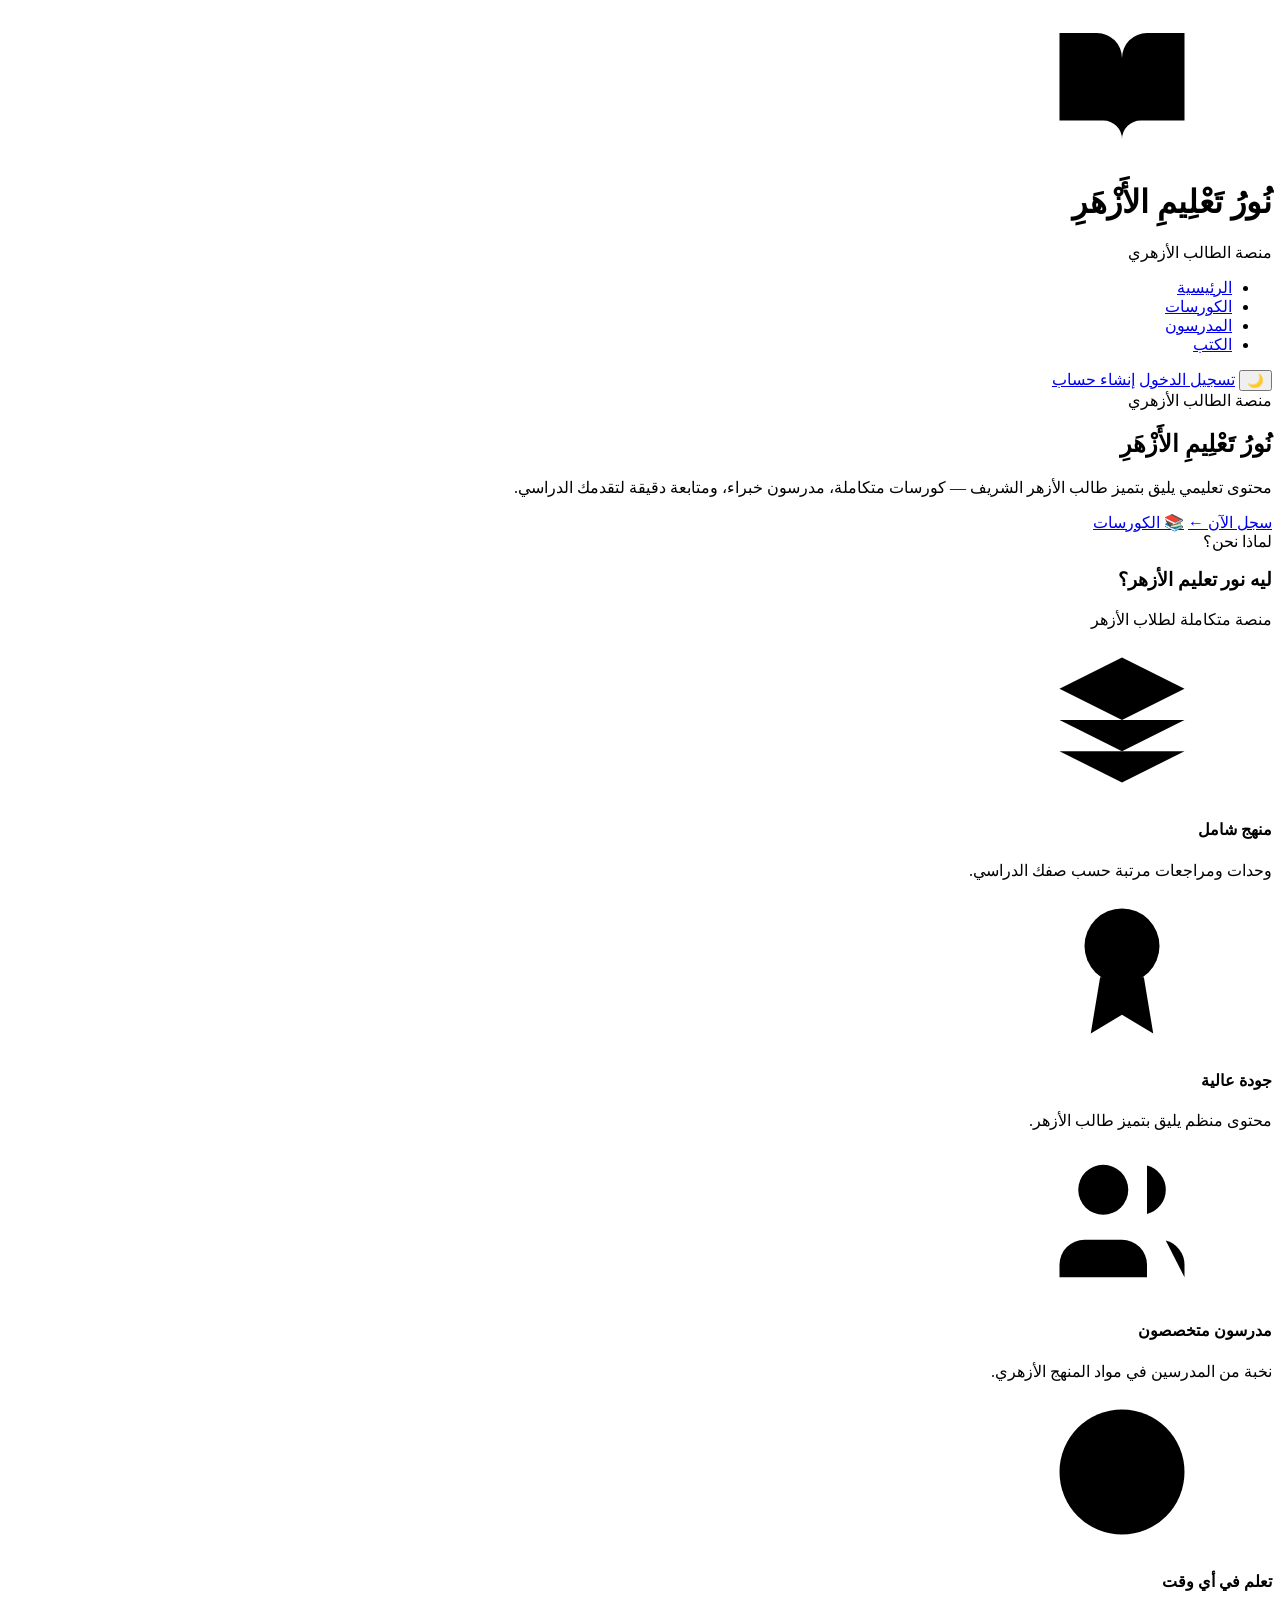
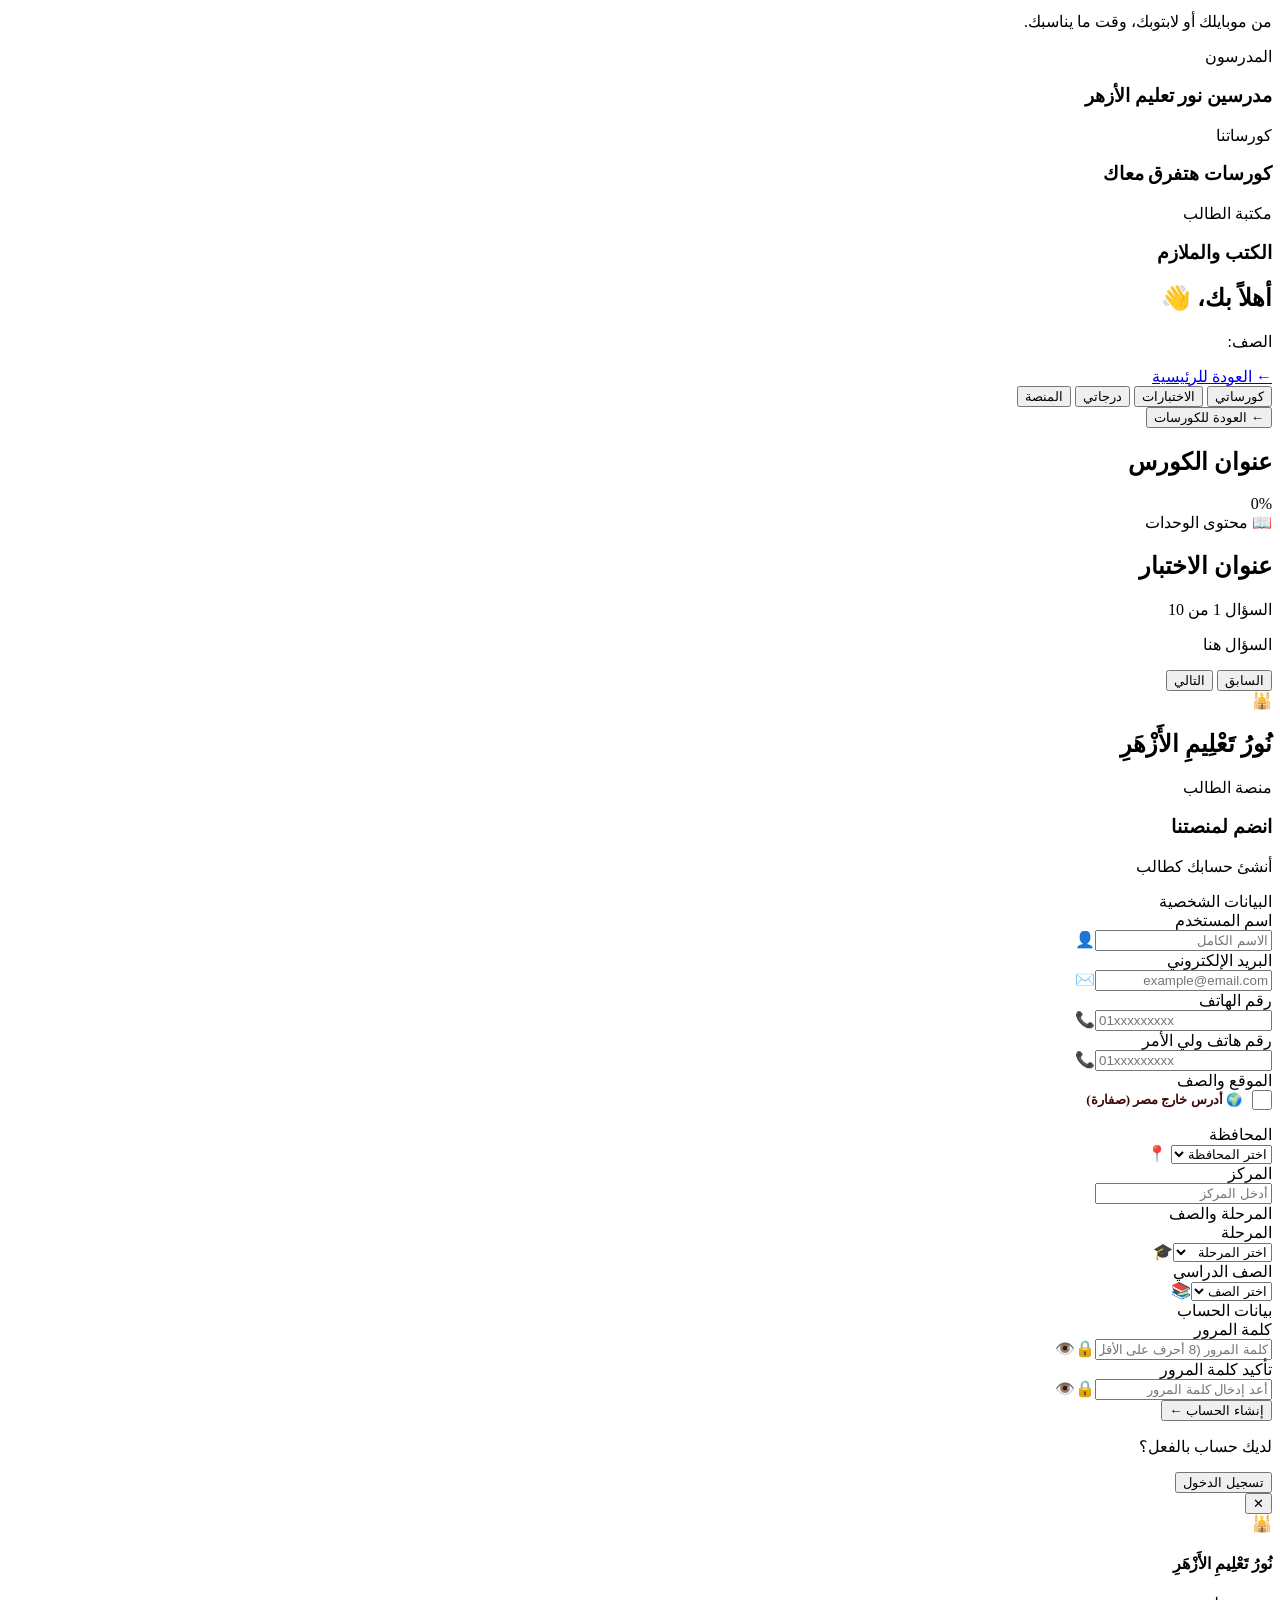
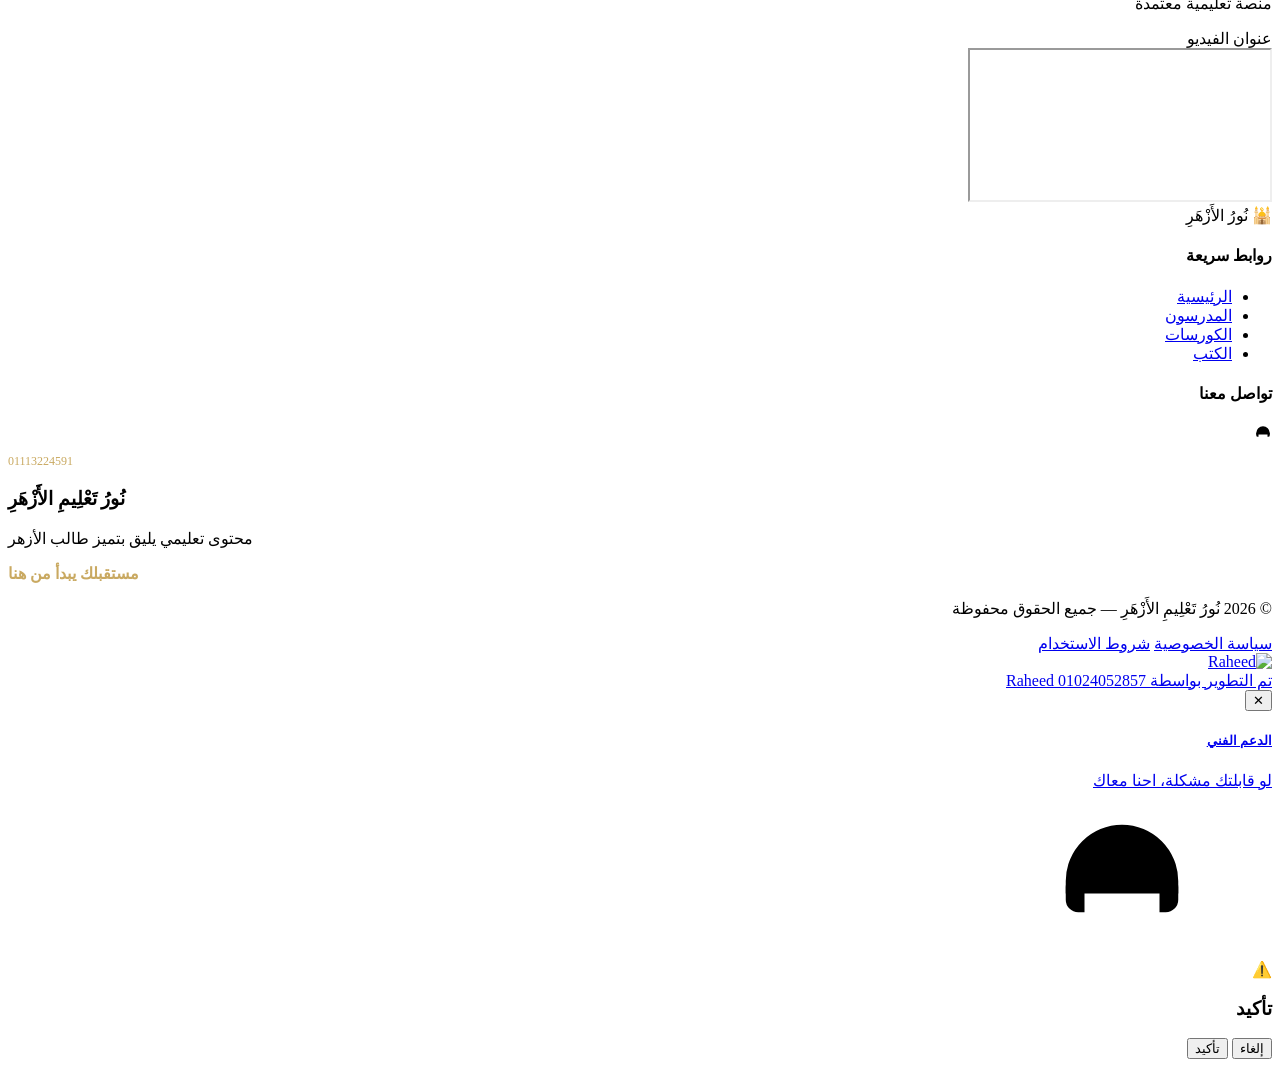
==== index.html @ 28b85406 "Update index.html" ====
<!DOCTYPE html>
<html lang="ar" dir="rtl">
<head>
    <meta charset="UTF-8">
    <meta name="viewport" content="width=device-width, initial-scale=1.0">
    <meta name="description" content="نُورُ تَعْلِيمِ الأَزْهَرِ — منصة تعليمية لطلاب الأزهر الشريف: كورسات، اختبارات، ومتابعة دقيقة للتقدم.">
    <meta name="theme-color" content="#3b0a0a">
    <meta property="og:title" content="نُورُ تَعْلِيمِ الأَزْهَرِ">
    <meta property="og:description" content="منصة تعليمية لطلاب الأزهر الشريف: كورسات واختبارات.">
    <meta property="og:type" content="website">
    <link rel="icon" type="image/svg+xml" href="data:image/svg+xml,%3Csvg xmlns='http://www.w3.org/2000/svg' viewBox='0 0 64 64'%3E%3Crect width='64' height='64' rx='14' fill='%233b0a0a'/%3E%3Cpath d='M32 18c-5-3-12-3-17-1v27c5-2 12-2 17 1 5-3 12-3 17-1V17c-5-2-12-2-17 1z' fill='none' stroke='%23c9a961' stroke-width='3' stroke-linejoin='round'/%3E%3Cpath d='M32 18v27' stroke='%23c9a961' stroke-width='3'/%3E%3C/svg%3E">
    <title>نُورُ تَعْلِيمِ الأَزْهَرِ</title>

    <!-- ✅ CSP محسّنة: بدون unsafe-inline في script-src + منع inline event handlers + whitelist للصور -->
    <meta http-equiv="Content-Security-Policy" content="
      default-src 'self';
      script-src 'self'
                 https://www.gstatic.com
                 https://www.google.com
                 https://www.google.com/recaptcha/
                 https://www.gstatic.com/recaptcha/
                 https://apis.google.com
                 https://www.recaptcha.net;
      script-src-attr 'none';
      style-src 'self' 'unsafe-inline' https://fonts.googleapis.com https://www.google.com/recaptcha/ https://www.gstatic.com/recaptcha/;
      font-src 'self' https://fonts.gstatic.com data:;
      img-src 'self' data: blob: https://images.unsplash.com https://*.googleusercontent.com https://*.gstatic.com https://*.googleapis.com https://firebasestorage.googleapis.com;
      frame-src https://www.youtube.com
                https://www.youtube-nocookie.com
                https://drive.google.com
                https://*.google.com
                https://www.google.com/recaptcha/
                https://www.recaptcha.net;
      connect-src 'self'
                  https://*.googleapis.com
                  https://*.firebaseio.com
                  wss://*.firebaseio.com
                  https://*.firebaseapp.com
                  https://content-firebaseappcheck.googleapis.com
                  https://script.google.com
                  https://script.googleusercontent.com
                  https://www.google.com
                  https://www.google.com/recaptcha/
                  https://www.recaptcha.net;
      media-src 'self' blob:;
      object-src 'none';
      base-uri 'self';
      form-action 'self';
      upgrade-insecure-requests;
    ">

    <link href="https://fonts.googleapis.com/css2?family=Cairo:wght@400;600;700;800;900&family=Aref+Ruqaa:wght@400;700&family=Amiri:wght@400;700&display=swap" rel="stylesheet">

    <script src="https://www.gstatic.com/firebasejs/10.7.1/firebase-app-compat.js"></script>
    <script src="https://www.gstatic.com/firebasejs/10.7.1/firebase-firestore-compat.js"></script>
    <script src="https://www.gstatic.com/firebasejs/10.7.1/firebase-auth-compat.js"></script>
    <script src="https://www.gstatic.com/firebasejs/10.7.1/firebase-app-check-compat.js"></script>

    <!-- ✅ ملف CSS خارجي -->
    <link rel="stylesheet" href="css/style.css">
</head>
<body>

    <svg width="0" height="0" style="position:absolute" aria-hidden="true">
        <defs>
            <symbol id="i-book" viewBox="0 0 24 24"><path d="M2 4h6a4 4 0 0 1 4 4v13a3 3 0 0 0-3-3H2z"/><path d="M22 4h-6a4 4 0 0 0-4 4v13a3 3 0 0 1 3-3h7z"/></symbol>
            <symbol id="i-layers" viewBox="0 0 24 24"><path d="m12 2 10 5-10 5L2 7z"/><path d="m2 17 10 5 10-5"/><path d="m2 12 10 5 10-5"/></symbol>
            <symbol id="i-award" viewBox="0 0 24 24"><circle cx="12" cy="8" r="6"/><path d="M15.5 13 17 22l-5-3-5 3 1.5-9"/></symbol>
            <symbol id="i-users" viewBox="0 0 24 24"><path d="M16 21v-2a4 4 0 0 0-4-4H6a4 4 0 0 0-4 4v2"/><circle cx="9" cy="7" r="4"/><path d="M22 21v-2a4 4 0 0 0-3-3.87"/><path d="M16 3.13a4 4 0 0 1 0 7.75"/></symbol>
            <symbol id="i-clock" viewBox="0 0 24 24"><circle cx="12" cy="12" r="10"/><path d="M12 6v6l4 2"/></symbol>
            <symbol id="i-headset" viewBox="0 0 24 24"><path d="M3 14v-2a9 9 0 0 1 18 0v2"/><path d="M21 15a2 2 0 0 1-2 2h-1v-6h1a2 2 0 0 1 2 2zM3 15a2 2 0 0 0 2 2h1v-6H5a2 2 0 0 0-2 2z"/></symbol>
            <symbol id="i-check" viewBox="0 0 24 24"><circle cx="12" cy="12" r="10"/><path d="m9 12 2 2 4-4"/></symbol>
            <symbol id="i-alert" viewBox="0 0 24 24"><circle cx="12" cy="12" r="10"/><path d="M12 8v4M12 16h.01"/></symbol>
            <symbol id="i-info" viewBox="0 0 24 24"><circle cx="12" cy="12" r="10"/><path d="M12 16v-4M12 8h.01"/></symbol>
        </defs>
    </svg>

    <div id="toastHost" role="status" aria-live="polite"></div>

    <header>
        <div class="nav-container">
            <div class="logo-area" id="logoArea" role="button" tabindex="0" aria-label="الرئيسية">
                <div class="logo-icon"><svg class="ico"><use href="#i-book"/></svg></div>
                <div class="logo-text">
                    <h1>نُورُ تَعْلِيمِ الأَزْهَرِ</h1>
                    <span>منصة الطالب الأزهري</span>
                </div>
            </div>
            <ul class="nav-links" id="navLinks">
                <li><a href="#" data-nav="home" data-action="show-home" class="active">الرئيسية</a></li>
                <li><a href="#" data-nav="courses" data-action="scroll-to" data-target="coursesSection">الكورسات</a></li>
                <li><a href="#" data-nav="teachers" data-action="scroll-to" data-target="teachersSection">المدرسون</a></li>
                <li><a href="#" data-nav="books" data-action="scroll-to" data-target="booksSection">الكتب</a></li>
            </ul>
            <div class="nav-buttons" id="navButtons">
                <button type="button" data-action="toggle-dark" class="btn-icon" title="تبديل الوضع الداكن" aria-label="تبديل الوضع الداكن">🌙</button>
                <a href="#" data-action="show-auth" data-mode="login" class="btn-login">تسجيل الدخول</a>
                <a href="#" data-action="show-auth" data-mode="register" class="btn-register">إنشاء حساب</a>
            </div>
            <div class="nav-buttons" id="navUser" style="display:none;">
                <button type="button" data-action="toggle-dark" class="btn-icon" title="تبديل الوضع الداكن" aria-label="تبديل الوضع الداكن">🌙</button>
                <span style="color:#3b0a0a; font-weight:700; font-size:13px;" id="userNameDisplay"></span>
                <a href="admin.html" id="adminLinkBtn" style="display:none;" class="btn-admin-panel">لوحة الأدمن</a>
                <a href="#" data-action="logout" class="btn-login" style="margin-right:8px;">تسجيل خروج</a>
            </div>
        </div>
    </header>

    <div id="homeSection">
        <section class="hero">
            <div class="hero-content">
                <div class="hero-text">
                    <span class="hero-label">منصة الطالب الأزهري</span>
                    <h1 class="hero-title">نُورُ <span>تَعْلِيمِ الأَزْهَرِ</span></h1>
                    <p class="hero-desc">
                        محتوى تعليمي يليق بتميز طالب الأزهر الشريف — كورسات متكاملة، مدرسون خبراء، ومتابعة دقيقة لتقدمك الدراسي.
                    </p>
                    <div class="hero-btns">
                        <a href="#" data-action="show-auth" data-mode="register" class="btn-hero-primary">سجل الآن ←</a>
                        <a href="#" data-action="scroll-to" data-target="coursesSection" class="btn-hero-outline">📚 الكورسات</a>
                    </div>
                </div>
            </div>
        </section>

        <div class="section-container animate-fade">
            <div class="section-header"><span>لماذا نحن؟</span><h3>ليه نور تعليم الأزهر؟</h3><p>منصة متكاملة لطلاب الأزهر</p></div>
            <div class="card-grid">
                <div class="card animate-scale"><div class="feature-icon"><svg class="ico"><use href="#i-layers"/></svg></div><h4>منهج شامل</h4><p>وحدات ومراجعات مرتبة حسب صفك الدراسي.</p></div>
                <div class="card animate-scale delay-1"><div class="feature-icon"><svg class="ico"><use href="#i-award"/></svg></div><h4>جودة عالية</h4><p>محتوى منظم يليق بتميز طالب الأزهر.</p></div>
                <div class="card animate-scale delay-2"><div class="feature-icon"><svg class="ico"><use href="#i-users"/></svg></div><h4>مدرسون متخصصون</h4><p>نخبة من المدرسين في مواد المنهج الأزهري.</p></div>
                <div class="card animate-scale delay-3"><div class="feature-icon"><svg class="ico"><use href="#i-clock"/></svg></div><h4>تعلم في أي وقت</h4><p>من موبايلك أو لابتوبك، وقت ما يناسبك.</p></div>
            </div>
        </div>
        <div class="section-container animate-fade" id="teachersSection">
            <div class="section-header"><span>المدرسون</span><h3>مدرسين نور تعليم الأزهر</h3></div>
            <div class="card-grid" id="teachersGrid"></div>
        </div>
        <div class="section-container animate-fade" id="coursesSection">
            <div class="section-header"><span>كورساتنا</span><h3>كورسات هتفرق معاك</h3></div>
            <div class="card-grid" id="coursesGrid"></div>
        </div>
        <div class="section-container animate-fade" id="booksSection">
            <div class="section-header"><span>مكتبة الطالب</span><h3>الكتب والملازم</h3></div>
            <div class="card-grid" id="booksGrid"></div>
        </div>
    </div>

    <div id="studentDashboard" class="dashboard-section">
        <div class="student-dashboard-container">
            <div class="welcome-banner animate-fade">
                <div>
                    <h2>أهلاً بك، <span id="studentNameDash"></span> 👋</h2>
                    <p>الصف: <span id="studentGradeDash" style="font-weight:700; color:#b8935a;"></span></p>
                </div>
                <a href="#" data-action="show-home" class="back-home" style="margin:0;">← العودة للرئيسية</a>
            </div>

            <!-- تم إزالة الإيموجي من التابات هنا -->
            <div class="dashboard-tabs animate-fade delay-1">
                <button type="button" data-tab="courses" data-action="switch-tab" class="active">كورساتي</button>
                <button type="button" data-tab="exams" data-action="switch-tab">الاختبارات</button>
                <button type="button" data-tab="grades" data-action="switch-tab">درجاتي</button>
                <button type="button" data-tab="platform" data-action="switch-tab">المنصة</button>
            </div>

            <div id="tab-courses" class="student-tab-content active animate-fade delay-2">
                <div class="courses-grid" id="studentCoursesGrid"></div>
            </div>

            <div id="tab-exams" class="student-tab-content animate-fade delay-2" style="display:none;">
                <div class="dash-block">
                    <h4>📝 الاختبارات المتاحة لك</h4>
                    <div id="studentExamsList"></div>
                </div>
            </div>

            <div id="tab-grades" class="student-tab-content animate-fade delay-2" style="display:none;">
                <div class="dash-block">
                    <h4>📊 درجاتي ونتائج الاختبارات</h4>
                    <div id="gradesList">
                        <p style="text-align:center; color:#888; padding:30px;">⏳ جاري التحميل...</p>
                    </div>
                </div>
            </div>

            <div id="tab-platform" class="student-tab-content animate-fade delay-2" style="display:none;">
                <div class="dash-block">
                    <h4>👨‍🏫 مدرسينا</h4>
                    <div class="card-grid" id="studentTeachersGrid" style="grid-template-columns: repeat(auto-fit, minmax(220px, 1fr));"></div>
                </div>
            </div>
        </div>
    </div>

    <div id="courseDetailView" class="course-detail-view">
        <button type="button" data-action="back-to-dashboard" class="back-btn">← العودة للكورسات</button>

        <div class="detail-header animate-fade">
            <h2 id="detailCourseTitle">عنوان الكورس</h2>
            <p id="detailCourseSub"></p>
            <div class="detail-progress">
                <div class="progress-container" style="flex:1;">
                    <div class="progress-fill" id="detailProgressFill" style="width: 0%;"></div>
                </div>
                <span id="detailProgressText">0%</span>
            </div>
        </div>

        <div class="units-section-title animate-fade delay-1">
            <span>📖</span> محتوى الوحدات
        </div>

        <div id="unitsContainer" class="animate-fade delay-2"></div>
    </div>

    <div id="examPage">
        <div class="exam-header">
            <h2 id="examTitleHeader">عنوان الاختبار</h2>
            <p id="examProgressText">السؤال 1 من 10</p>
        </div>
        <div class="progress-bar"><div class="progress-fill" id="progressFill"></div></div>
        <div id="questionNav" class="question-nav"></div>
        <div class="question-box">
            <div class="q-text" id="qTextDisplay">السؤال هنا</div>
            <ul class="options-list" id="optionsList"></ul>
        </div>
        <div class="nav-btns">
            <button type="button" class="btn-nav btn-prev" id="prevBtn" data-action="prev-question">السابق</button>
            <button type="button" class="btn-nav btn-next" id="nextBtn" data-action="next-question">التالي</button>
        </div>

        <div id="resultBox" style="display:none;" class="result-box">
            <h3 class="result-title" id="resultTitle">مبروك!</h3>
            <div id="resultDetails"></div>
            <div id="reviewAnswers"></div>
            <button type="button" data-action="exit-exam" id="exitExamBtn" class="btn-nav btn-next" style="margin-top:15px; display:none;">العودة لصفحتي</button>
        </div>
    </div>

    <!-- ✅ تم تنظيف شاشة الـ Auth بالكامل (حذف الـ Sidebar) -->
    <div id="authSection" class="auth-page-section">
        <div class="auth-layout-container">
            <div class="auth-main-content">
                <div class="auth-card-modern">
                    
                    <!-- لوجو صغير أعلى الفورم -->
                    <div class="auth-brand-header">
                        <div class="auth-brand-logo">🕌</div>
                        <h2>نُورُ تَعْلِيمِ الأَزْهَرِ</h2>
                        <p>منصة الطالب</p>
                    </div>

                    <div id="registerFormContainer">
                        <div class="auth-card-header"><h3>انضم لمنصتنا</h3><p>أنشئ حسابك كطالب</p><div class="gold-divider-line"></div></div>
                        <form id="registerForm" novalidate>
                            <div class="form-section-title">البيانات الشخصية</div>
                            <div class="form-grid-2">
                                <div class="form-group-modern"><label>اسم المستخدم</label><div class="input-wrapper"><input type="text" id="regName" placeholder="الاسم الكامل" required maxlength="100"><span class="input-icon-right">👤</span></div></div>
                                <div class="form-group-modern"><label>البريد الإلكتروني</label><div class="input-wrapper"><input type="email" id="regEmail" placeholder="example@email.com" required maxlength="200"><span class="input-icon-right">✉️</span></div></div>
                            </div>
                            <div class="form-grid-2">
                                <div class="form-group-modern"><label>رقم الهاتف</label><div class="input-wrapper"><input type="tel" id="regPhone" placeholder="01xxxxxxxxx" required maxlength="11"><span class="input-icon-right">📞</span></div></div>
                                <div class="form-group-modern"><label>رقم هاتف ولي الأمر</label><div class="input-wrapper"><input type="tel" id="regParentPhone" placeholder="01xxxxxxxxx" maxlength="11"><span class="input-icon-right">📞</span></div></div>
                            </div>
                            <div class="form-section-title">الموقع والصف</div>
                            <div class="form-group-modern full-width" style="display:flex; align-items:center; gap:10px; margin-bottom:15px;">
                                <input type="checkbox" id="regIsOutside" style="width:20px; height:20px; margin:0;">
                                <label for="regIsOutside" style="font-weight:700; color:#3b0a0a; margin:0; font-size:13px;">🌍 أدرس خارج مصر (صفارة)</label>
                            </div>
                            <div class="form-grid-2">
                                <div class="form-group-modern">
                                    <label>المحافظة</label>
                                    <div class="input-wrapper">
                                        <select id="regGovernorate" required>
                                            <option value="" disabled selected>اختر المحافظة</option>
                                            <option value="القاهرة">القاهرة</option>
                                            <option value="الجيزة">الجيزة</option>
                                            <option value="الإسكندرية">الإسكندرية</option>
                                            <option value="بورسعيد">بورسعيد</option>
                                            <option value="السويس">السويس</option>
                                            <option value="دمياط">دمياط</option>
                                            <option value="الدقهلية">الدقهلية</option>
                                            <option value="الشرقية">الشرقية</option>
                                            <option value="القليوبية">القليوبية</option>
                                            <option value="كفر الشيخ">كفر الشيخ</option>
                                            <option value="الغربية">الغربية</option>
                                            <option value="المنوفية">المنوفية</option>
                                            <option value="البحيرة">البحيرة</option>
                                            <option value="الإسماعيلية">الإسماعيلية</option>
                                            <option value="أسوان">أسوان</option>
                                            <option value="أسيوط">أسيوط</option>
                                            <option value="الأقصر">الأقصر</option>
                                            <option value="البحر الأحمر">البحر الأحمر</option>
                                            <option value="الوادي الجديد">الوادي الجديد</option>
                                            <option value="سوهاج">سوهاج</option>
                                            <option value="قنا">قنا</option>
                                            <option value="مرسى مطروح">مرسى مطروح</option>
                                            <option value="شمال سيناء">شمال سيناء</option>
                                            <option value="جنوب سيناء">جنوب سيناء</option>
                                            <option value="بني سويف">بني سويف</option>
                                            <option value="الفيوم">الفيوم</option>
                                            <option value="المنيا">المنيا</option>
                                        </select>
                                        <span class="input-icon-right">📍</span>
                                    </div>
                                </div>
                                <div id="regCenterContainer" class="form-group-modern">
                                    <label>المركز</label>
                                    <div class="input-wrapper">
                                        <input type="text" id="regCenter" placeholder="أدخل المركز" maxlength="100">
                                    </div>
                                </div>
                            </div>
                            <div class="form-section-title">المرحلة والصف</div>
                            <div class="form-group-modern"><label>المرحلة</label><div class="input-wrapper"><select id="regStage" required><option value="" disabled selected>اختر المرحلة</option><option value="primary">ابتدائي أزهري</option><option value="preparatory">إعدادي أزهري</option><option value="secondary">ثانوي أزهري</option></select><span class="input-icon-right">🎓</span></div></div>
                            <div class="form-group-modern"><label>الصف الدراسي</label><div class="input-wrapper"><select id="regGrade" required><option value="" disabled selected>اختر الصف</option></select><span class="input-icon-right">📚</span></div></div>
                            <div class="form-section-title">بيانات الحساب</div>
                            <div class="form-grid-2">
                                <div class="form-group-modern"><label>كلمة المرور</label><div class="input-wrapper"><input type="password" id="regPass" placeholder="كلمة المرور (8 أحرف على الأقل)" required maxlength="100"><span class="input-icon-right">🔒</span><span class="input-icon-left" data-action="toggle-password" data-input-id="regPass" role="button" tabindex="0">👁️</span></div></div>
                                <div class="form-group-modern"><label>تأكيد كلمة المرور</label><div class="input-wrapper"><input type="password" id="regConfirmPass" placeholder="أعد إدخال كلمة المرور" required maxlength="100"><span class="input-icon-right">🔒</span><span class="input-icon-left" data-action="toggle-password" data-input-id="regConfirmPass" role="button" tabindex="0">👁️</span></div></div>
                            </div>
                            <button type="submit" id="regSubmitBtn" class="btn-submit-modern">إنشاء الحساب ←</button>
                        </form>
                        <div class="auth-toggle-footer"><p>لديك حساب بالفعل؟</p><button type="button" class="btn-outline-toggle" data-action="switch-auth" data-mode="login">تسجيل الدخول</button></div>
                    </div>
                    <div id="loginFormContainer" style="display:none;">
                        <div class="auth-card-header"><h3>أهلاً بك مجدداً</h3><p>سجل دخولك</p><div class="gold-divider-line"></div></div>
                        <form id="loginForm" novalidate>
                            <div class="form-group-modern"><label>البريد الإلكتروني</label><div class="input-wrapper"><input type="email" id="loginEmailOrPhone" placeholder="example@email.com" required maxlength="200"><span class="input-icon-right">✉️</span></div></div>
                            <div class="form-group-modern"><label>كلمة المرور</label><div class="input-wrapper"><input type="password" id="loginPass" placeholder="كلمة المرور" required maxlength="100"><span class="input-icon-right">🔒</span><span class="input-icon-left" data-action="toggle-password" data-input-id="loginPass" role="button" tabindex="0">👁️</span></div></div>
                            <button type="button" class="forgot-link" data-action="reset-password">نسيت كلمة المرور؟</button>
                            <button type="submit" id="loginSubmitBtn" class="btn-submit-modern">تسجيل الدخول ←</button>
                        </form>
                        <div class="auth-toggle-footer"><p>ليس لديك حساب؟</p><button type="button" class="btn-outline-toggle" data-action="switch-auth" data-mode="register">إنشاء حساب جديد</button></div>
                    </div>
                </div>
            </div>
        </div>
    </div>

    <div id="videoModal" class="video-modal">
        <div class="video-modal-content">
            <button type="button" class="close-video-modal" data-action="close-video" aria-label="إغلاق">✕</button>

            <div class="video-modal-header">
                <div class="platform-brand">
                    <div class="platform-logo">🕌</div>
                    <div class="platform-info">
                        <h4>نُورُ تَعْلِيمِ الأَزْهَرِ</h4>
                        <p>منصة تعليمية معتمدة</p>
                    </div>
                </div>
            </div>

            <div class="video-modal-video-title" id="videoModalTitle">عنوان الفيديو</div>

            <div class="video-modal-iframe-wrapper" id="videoIframeWrapper">
                <iframe id="videoIframe" src="" allow="autoplay; encrypted-media; fullscreen" allowfullscreen title="مشغل الفيديو"></iframe>

                <div class="video-brand-watermark" id="videoWatermark">
                    <span class="wm-icon">🕌</span>
                    <span>نُورُ الأَزْهَرِ</span>
                </div>
            </div>
        </div>
    </div>

    <footer>
        <div class="footer-content">
            <div class="footer-col"><h4>روابط سريعة</h4><ul>
                <li><a href="#" data-action="show-home">الرئيسية</a></li>
                <li><a href="#" data-action="scroll-to" data-target="teachersSection">المدرسون</a></li>
                <li><a href="#" data-action="scroll-to" data-target="coursesSection">الكورسات</a></li>
                <li><a href="#" data-action="scroll-to" data-target="booksSection">الكتب</a></li>
            </ul></div>
            <div class="footer-col"><h4>تواصل معنا</h4><div class="social-icons"><a href="https://wa.me/201113224591" target="_blank" rel="noopener noreferrer" class="social-icon" aria-label="واتساب"><svg class="ico" style="width:18px;height:18px"><use href="#i-headset"/></svg></a></div><p style="margin-top:8px; color:#c9a961; font-size:12px;" dir="ltr">01113224591</p></div>
            <div class="footer-col" style="text-align:left;"><h3>نُورُ تَعْلِيمِ الأَزْهَرِ</h3><p>محتوى تعليمي يليق بتميز طالب الأزهر</p><p style="color:#c9a961; font-weight:700;">مستقبلك يبدأ من هنا</p></div>
        </div>
        <div class="footer-bottom">
            <p>© 2026 نُورُ تَعْلِيمِ الأَزْهَرِ — جميع الحقوق محفوظة</p>
            <div class="footer-legal">
                <a href="#" data-action="open-legal" data-kind="privacy">سياسة الخصوصية</a>
                <a href="#" data-action="open-legal" data-kind="terms">شروط الاستخدام</a>
            </div>
            <div class="developer-credit">
                <a href="https://wa.me/201024052857" target="_blank" rel="noopener noreferrer" class="dev-link">
                    <img src="raheed-logo.jpg" alt="Raheed" class="dev-img" id="devLogo">
                    <div class="dev-text">
                        تم التطوير بواسطة Raheed
                        <span>01024052857</span>
                    </div>
                </a>
            </div>
        </div>
    </footer>

    <div id="legalModal" class="legal-modal">
        <div class="legal-box">
            <button type="button" class="legal-close" data-action="close-legal" aria-label="إغلاق">✕</button>
            <div id="legalContent"></div>
        </div>
    </div>

    <a href="https://wa.me/201113224591" target="_blank" rel="noopener noreferrer" class="support-float-btn">
        <div class="support-text">
            <h5>الدعم الفني</h5>
            <p>لو قابلتك مشكلة، احنا معاك</p>
        </div>
        <div class="support-float-icon"><svg class="ico"><use href="#i-headset"/></svg></div>
    </a>

    <!-- ✅ Confirm Modal — بديل native confirm() -->
    <div id="confirmModal" class="confirm-modal-overlay">
        <div class="confirm-modal-box">
            <div class="confirm-modal-icon" id="confirmIcon">⚠️</div>
            <h3 class="confirm-modal-title" id="confirmTitle">تأكيد</h3>
            <div class="confirm-modal-message" id="confirmMessage"></div>
            <div class="confirm-modal-actions">
                <button type="button" class="confirm-btn-cancel" id="confirmCancelBtn">إلغاء</button>
                <button type="button" class="confirm-btn-ok" id="confirmOkBtn">تأكيد</button>
            </div>
        </div>
    </div>

    <!-- ✅ كل الجافاسكربت في ملفات خارجية -->
    <script src="js/security.js"></script>
    <script src="js/config.js"></script>
    <script src="js/app.js"></script>
</body>
</html>
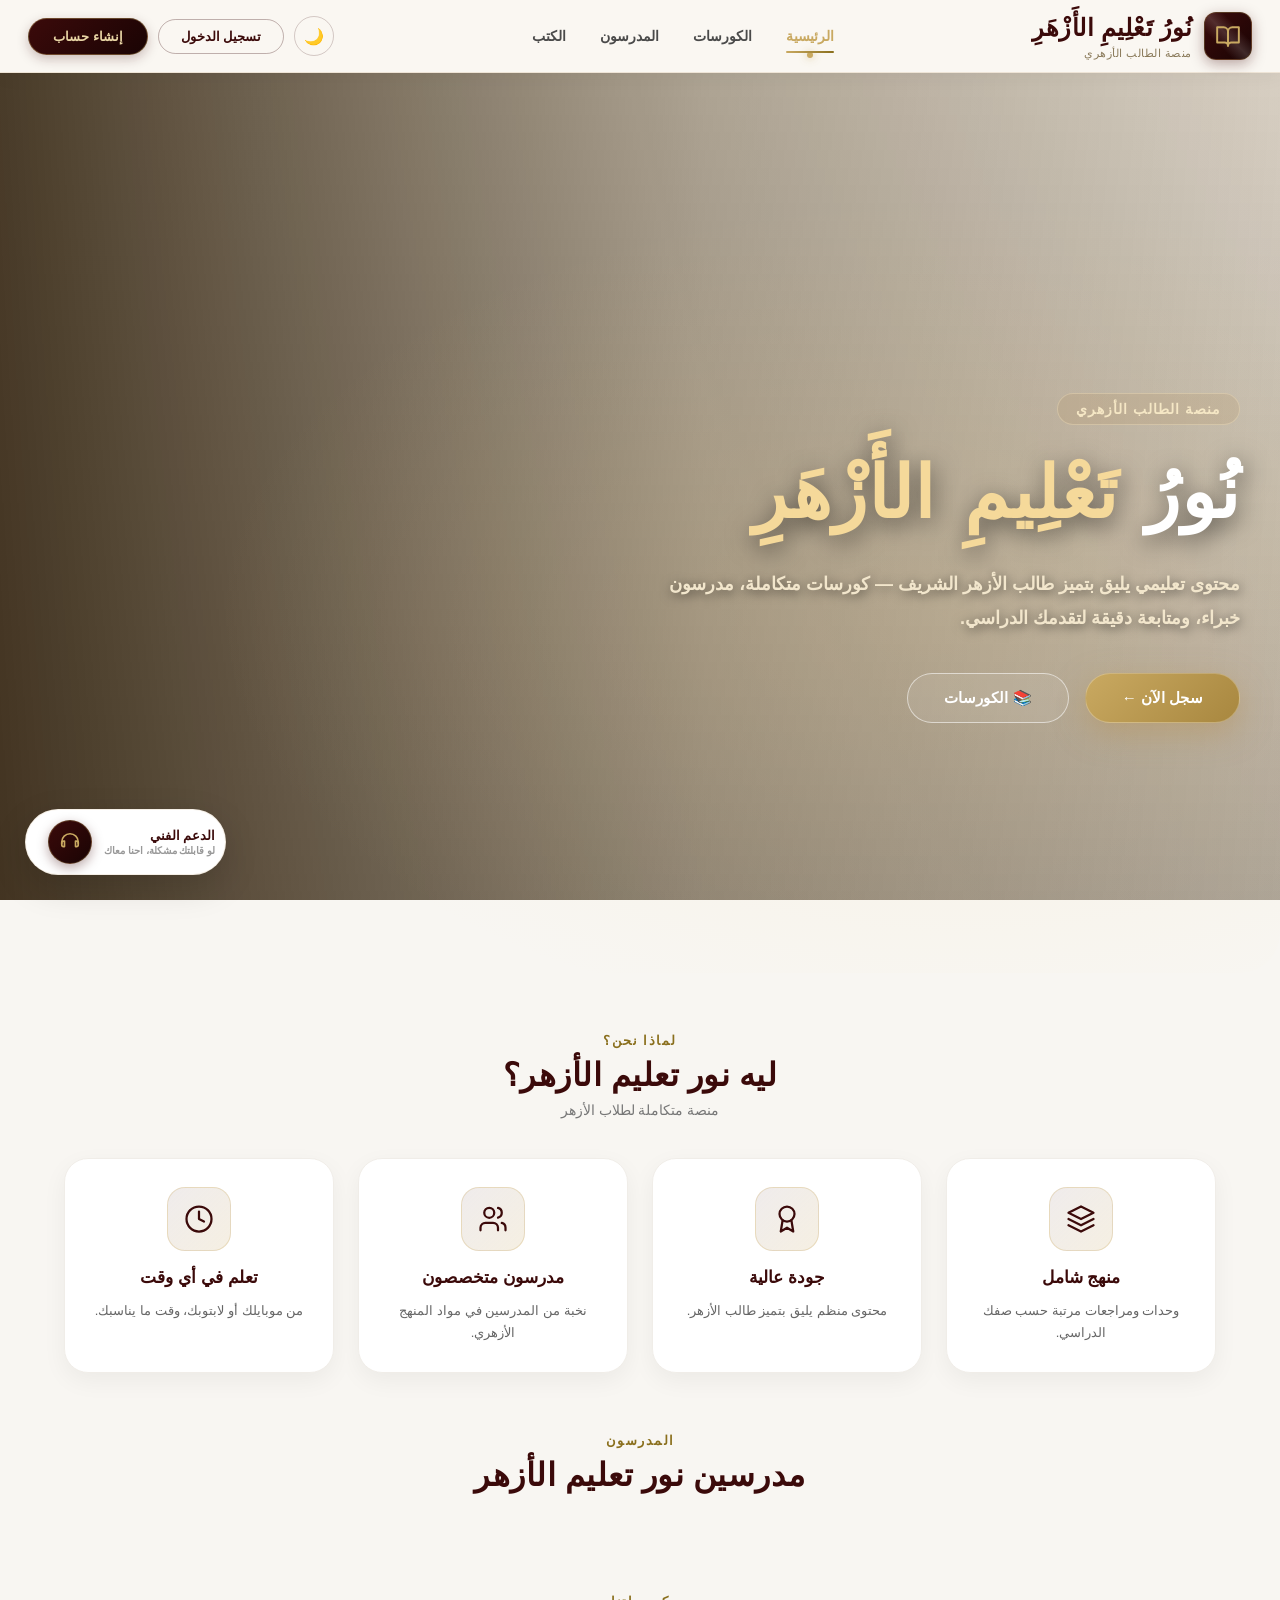
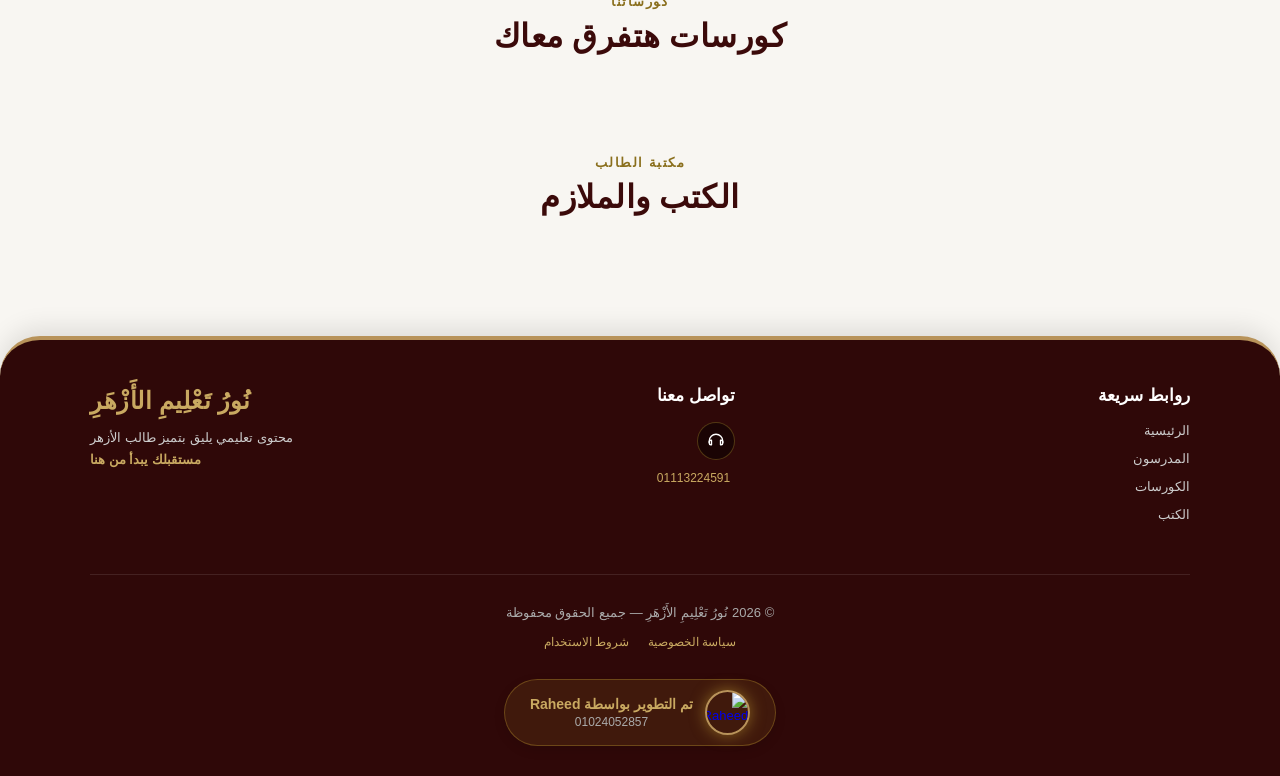
==== commit f88557a9: "Update index.html" ====
--- a/index.html
+++ b/index.html
@@ -11,37 +11,16 @@
     <link rel="icon" type="image/svg+xml" href="data:image/svg+xml,%3Csvg xmlns='http://www.w3.org/2000/svg' viewBox='0 0 64 64'%3E%3Crect width='64' height='64' rx='14' fill='%233b0a0a'/%3E%3Cpath d='M32 18c-5-3-12-3-17-1v27c5-2 12-2 17 1 5-3 12-3 17-1V17c-5-2-12-2-17 1z' fill='none' stroke='%23c9a961' stroke-width='3' stroke-linejoin='round'/%3E%3Cpath d='M32 18v27' stroke='%23c9a961' stroke-width='3'/%3E%3C/svg%3E">
     <title>نُورُ تَعْلِيمِ الأَزْهَرِ</title>
 
-    <!-- ✅ CSP محسّنة: بدون unsafe-inline في script-src + منع inline event handlers + whitelist للصور -->
+    <!-- Content Security Policy -->
     <meta http-equiv="Content-Security-Policy" content="
       default-src 'self';
-      script-src 'self'
-                 https://www.gstatic.com
-                 https://www.google.com
-                 https://www.google.com/recaptcha/
-                 https://www.gstatic.com/recaptcha/
-                 https://apis.google.com
-                 https://www.recaptcha.net;
+      script-src 'self' https://www.gstatic.com https://www.google.com https://www.google.com/recaptcha/ https://www.gstatic.com/recaptcha/ https://apis.google.com https://www.recaptcha.net;
       script-src-attr 'none';
       style-src 'self' 'unsafe-inline' https://fonts.googleapis.com https://www.google.com/recaptcha/ https://www.gstatic.com/recaptcha/;
       font-src 'self' https://fonts.gstatic.com data:;
       img-src 'self' data: blob: https://images.unsplash.com https://*.googleusercontent.com https://*.gstatic.com https://*.googleapis.com https://firebasestorage.googleapis.com;
-      frame-src https://www.youtube.com
-                https://www.youtube-nocookie.com
-                https://drive.google.com
-                https://*.google.com
-                https://www.google.com/recaptcha/
-                https://www.recaptcha.net;
-      connect-src 'self'
-                  https://*.googleapis.com
-                  https://*.firebaseio.com
-                  wss://*.firebaseio.com
-                  https://*.firebaseapp.com
-                  https://content-firebaseappcheck.googleapis.com
-                  https://script.google.com
-                  https://script.googleusercontent.com
-                  https://www.google.com
-                  https://www.google.com/recaptcha/
-                  https://www.recaptcha.net;
+      frame-src https://www.youtube.com https://www.youtube-nocookie.com https://drive.google.com https://*.google.com https://www.google.com/recaptcha/ https://www.recaptcha.net;
+      connect-src 'self' https://*.googleapis.com https://*.firebaseio.com wss://*.firebaseio.com https://*.firebaseapp.com https://content-firebaseappcheck.googleapis.com https://script.google.com https://script.googleusercontent.com https://www.google.com https://www.google.com/recaptcha/ https://www.recaptcha.net;
       media-src 'self' blob:;
       object-src 'none';
       base-uri 'self';
@@ -51,12 +30,12 @@
 
     <link href="https://fonts.googleapis.com/css2?family=Cairo:wght@400;600;700;800;900&family=Aref+Ruqaa:wght@400;700&family=Amiri:wght@400;700&display=swap" rel="stylesheet">
 
+    <!-- Firebase SDKs -->
     <script src="https://www.gstatic.com/firebasejs/10.7.1/firebase-app-compat.js"></script>
     <script src="https://www.gstatic.com/firebasejs/10.7.1/firebase-firestore-compat.js"></script>
     <script src="https://www.gstatic.com/firebasejs/10.7.1/firebase-auth-compat.js"></script>
     <script src="https://www.gstatic.com/firebasejs/10.7.1/firebase-app-check-compat.js"></script>
 
-    <!-- ✅ ملف CSS خارجي -->
     <link rel="stylesheet" href="css/style.css">
 </head>
 <body>
@@ -77,6 +56,7 @@
 
     <div id="toastHost" role="status" aria-live="polite"></div>
 
+    <!-- Header -->
     <header>
         <div class="nav-container">
             <div class="logo-area" id="logoArea" role="button" tabindex="0" aria-label="الرئيسية">
@@ -106,6 +86,7 @@
         </div>
     </header>
 
+    <!-- Home Section -->
     <div id="homeSection">
         <section class="hero">
             <div class="hero-content">
@@ -146,6 +127,7 @@
         </div>
     </div>
 
+    <!-- Student Dashboard -->
     <div id="studentDashboard" class="dashboard-section">
         <div class="student-dashboard-container">
             <div class="welcome-banner animate-fade">
@@ -156,7 +138,6 @@
                 <a href="#" data-action="show-home" class="back-home" style="margin:0;">← العودة للرئيسية</a>
             </div>
 
-            <!-- تم إزالة الإيموجي من التابات هنا -->
             <div class="dashboard-tabs animate-fade delay-1">
                 <button type="button" data-tab="courses" data-action="switch-tab" class="active">كورساتي</button>
                 <button type="button" data-tab="exams" data-action="switch-tab">الاختبارات</button>
@@ -193,6 +174,7 @@
         </div>
     </div>
 
+    <!-- Course Detail -->
     <div id="courseDetailView" class="course-detail-view">
         <button type="button" data-action="back-to-dashboard" class="back-btn">← العودة للكورسات</button>
 
@@ -214,6 +196,7 @@
         <div id="unitsContainer" class="animate-fade delay-2"></div>
     </div>
 
+    <!-- Exam Page -->
     <div id="examPage">
         <div class="exam-header">
             <h2 id="examTitleHeader">عنوان الاختبار</h2>
@@ -238,13 +221,12 @@
         </div>
     </div>
 
-    <!-- ✅ تم تنظيف شاشة الـ Auth بالكامل (حذف الـ Sidebar) -->
+    <!-- Auth Section -->
     <div id="authSection" class="auth-page-section">
         <div class="auth-layout-container">
             <div class="auth-main-content">
                 <div class="auth-card-modern">
                     
-                    <!-- لوجو صغير أعلى الفورم -->
                     <div class="auth-brand-header">
                         <div class="auth-brand-logo">🕌</div>
                         <h2>نُورُ تَعْلِيمِ الأَزْهَرِ</h2>
@@ -339,33 +321,21 @@
         </div>
     </div>
 
+    <!-- Video Modal (Updated for Mobile Fullscreen) -->
     <div id="videoModal" class="video-modal">
-        <div class="video-modal-content">
+        <div class="video-modal-content" id="videoModalContent">
+            
             <button type="button" class="close-video-modal" data-action="close-video" aria-label="إغلاق">✕</button>
-
-            <div class="video-modal-header">
-                <div class="platform-brand">
-                    <div class="platform-logo">🕌</div>
-                    <div class="platform-info">
-                        <h4>نُورُ تَعْلِيمِ الأَزْهَرِ</h4>
-                        <p>منصة تعليمية معتمدة</p>
-                    </div>
-                </div>
-            </div>
-
-            <div class="video-modal-video-title" id="videoModalTitle">عنوان الفيديو</div>
-
-            <div class="video-modal-iframe-wrapper" id="videoIframeWrapper">
+            <button type="button" class="fullscreen-video-modal" data-action="toggle-video-fullscreen" aria-label="ملء الشاشة">⛶</button>
+
+            <div class="video-iframe-wrapper" id="videoIframeWrapper">
                 <iframe id="videoIframe" src="" allow="autoplay; encrypted-media; fullscreen" allowfullscreen title="مشغل الفيديو"></iframe>
-
-                <div class="video-brand-watermark" id="videoWatermark">
-                    <span class="wm-icon">🕌</span>
-                    <span>نُورُ الأَزْهَرِ</span>
-                </div>
-            </div>
-        </div>
-    </div>
-
+            </div>
+            
+        </div>
+    </div>
+
+    <!-- Footer -->
     <footer>
         <div class="footer-content">
             <div class="footer-col"><h4>روابط سريعة</h4><ul>
@@ -395,6 +365,7 @@
         </div>
     </footer>
 
+    <!-- Legal Modal -->
     <div id="legalModal" class="legal-modal">
         <div class="legal-box">
             <button type="button" class="legal-close" data-action="close-legal" aria-label="إغلاق">✕</button>
@@ -402,6 +373,7 @@
         </div>
     </div>
 
+    <!-- Support Button -->
     <a href="https://wa.me/201113224591" target="_blank" rel="noopener noreferrer" class="support-float-btn">
         <div class="support-text">
             <h5>الدعم الفني</h5>
@@ -410,7 +382,7 @@
         <div class="support-float-icon"><svg class="ico"><use href="#i-headset"/></svg></div>
     </a>
 
-    <!-- ✅ Confirm Modal — بديل native confirm() -->
+    <!-- Confirm Modal -->
     <div id="confirmModal" class="confirm-modal-overlay">
         <div class="confirm-modal-box">
             <div class="confirm-modal-icon" id="confirmIcon">⚠️</div>
@@ -423,7 +395,7 @@
         </div>
     </div>
 
-    <!-- ✅ كل الجافاسكربت في ملفات خارجية -->
+    <!-- Scripts -->
     <script src="js/security.js"></script>
     <script src="js/config.js"></script>
     <script src="js/app.js"></script>
--- a/css/style.css
+++ b/css/style.css
@@ -0,0 +1,2560 @@
+/* ═══════════════════════════════════════════════════════════
+   🎨 نُورُ تَعْلِيمِ الأَزْهَرِ — ملف الأنماط الرئيسي
+   🌙 Dark Mode محايد مريح للعين (Neutral Comfort)
+   ✨ نسخة كاملة (بدون بث مباشر + شاشة تسجيل نظيفة + إصلاح الموبايل)
+   ═══════════════════════════════════════════════════════════ */
+
+/* ═══════════════════════════════════════════════════════════
+   🔄 Base / Reset
+   ═══════════════════════════════════════════════════════════ */
+* {
+    box-sizing: border-box;
+    margin: 0;
+    padding: 0;
+    font-family: 'Cairo', sans-serif;
+}
+
+:root {
+    --gold: #b8935a;
+    --gold-light: #c9a961;
+    --gold-bright: #d4af37;
+    --gold-dark: #8a6f1d;
+    --green: #3b0a0a;
+    --green-dark: #1a0404;
+    --cream: #f8f6f2;
+    --maroon: #3b0a0a;
+}
+
+body {
+    background: #f8f6f2;
+    color: #333;
+    overflow-x: hidden;
+    transition: background 0.4s ease, color 0.4s ease;
+    font-size: 14px;
+    -webkit-font-smoothing: antialiased;
+    -moz-osx-font-smoothing: grayscale;
+    text-rendering: optimizeLegibility;
+}
+
+/* ═══════════════════════════════════════════════════════════
+   🌙 Dark Mode — Neutral Comfort
+   ═══════════════════════════════════════════════════════════ */
+body.dark-mode {
+    --bg-primary: #1a1a1f;
+    --bg-secondary: #1e1e24;
+    --bg-card: #232329;
+    --bg-header: #141418;
+    --bg-elevated: #2a2a30;
+    --text-primary: #e6e3dd;
+    --text-secondary: #9a9790;
+    --text-muted: #7a7770;
+    --border-color: #32323a;
+    --gold: #c9a961;
+    --gold-soft: #d4bc8a;
+    --gold-dark: #a8873f;
+    --input-bg: #2a2a30;
+    --input-border: #3a3a42;
+
+    background: #1a1a1f;
+    color: var(--text-primary);
+}
+
+/* ═══ الخطوط ═══ */
+.thuluth-text,
+.logo-text h1,
+.hero-title,
+.auth-brand-header h2,
+.footer-col h3,
+.section-header h3,
+.detail-header h2,
+.video-modal-header .platform-info h4 {
+    font-family: 'Aref Ruqaa', 'Amiri', serif !important;
+    font-weight: 700;
+    letter-spacing: 0.5px;
+}
+
+/* ═══════════════════════════════════════════════════════════
+   📌 الهيدر والتنقل
+   ═══════════════════════════════════════════════════════════ */
+header {
+    position: sticky;
+    top: 0;
+    z-index: 1000;
+    background: rgba(250, 247, 242, 0.94);
+    backdrop-filter: blur(14px);
+    -webkit-backdrop-filter: blur(14px);
+    box-shadow: 0 2px 20px rgba(0,0,0,0.05);
+    border-bottom: 1px solid rgba(184, 147, 90, 0.18);
+    transition: background 0.4s ease, border-color 0.4s ease;
+}
+body.dark-mode header {
+    background: rgba(20, 20, 24, 0.96);
+    border-bottom-color: rgba(201, 169, 97, 0.25);
+    box-shadow: 0 2px 20px rgba(0, 0, 0, 0.4);
+}
+.nav-container {
+    max-width: 1320px;
+    margin: 0 auto;
+    padding: 12px 28px;
+    display: flex;
+    align-items: center;
+    justify-content: space-between;
+    gap: 20px;
+}
+.logo-area {
+    display: flex;
+    align-items: center;
+    gap: 12px;
+    flex-shrink: 0;
+    cursor: pointer;
+    order: 1;
+}
+.logo-icon {
+    width: 48px;
+    height: 48px;
+    background: linear-gradient(135deg, #3b0a0a, #1a0404);
+    border-radius: 12px;
+    display: flex;
+    align-items: center;
+    justify-content: center;
+    font-size: 22px;
+    color: #c9a961;
+    box-shadow: 0 4px 14px rgba(59, 10, 10, 0.35);
+    position: relative;
+    overflow: hidden;
+    flex-shrink: 0;
+    border: 1px solid rgba(201, 169, 97, 0.3);
+}
+.logo-icon::before {
+    content: '';
+    position: absolute;
+    top: -50%; left: -50%;
+    width: 200%; height: 200%;
+    background: linear-gradient(45deg, transparent 40%, rgba(255,255,255,0.15) 50%, transparent 60%);
+    animation: shine 3s infinite;
+}
+@keyframes shine {
+    0% { transform: translateX(-100%) translateY(-100%); }
+    100% { transform: translateX(100%) translateY(100%); }
+}
+.logo-text h1 {
+    font-size: 24px;
+    color: #3b0a0a;
+    line-height: 1.35;
+    margin-bottom: 2px;
+    transition: color 0.4s ease;
+}
+.logo-text span {
+    font-size: 11px;
+    color: #8a7a5a;
+    font-family: 'Cairo', sans-serif;
+    display: block;
+    letter-spacing: 0.5px;
+}
+body.dark-mode .logo-text h1 { color: var(--text-primary); }
+body.dark-mode .logo-text span { color: var(--text-muted); }
+
+.nav-links {
+    display: flex;
+    list-style: none;
+    gap: 34px;
+    align-items: center;
+    flex-wrap: wrap;
+    order: 2;
+}
+.nav-links a {
+    text-decoration: none;
+    color: #4a4a4a;
+    font-weight: 700;
+    font-size: 14px;
+    transition: all 0.3s;
+    cursor: pointer;
+    position: relative;
+    padding: 6px 0;
+}
+.nav-links a:hover,
+.nav-links a.active {
+    color: #c9a961 !important;
+    font-weight: 800;
+}
+.nav-links a::after {
+    content: '';
+    position: absolute;
+    bottom: -3px;
+    right: 0;
+    width: 0;
+    height: 2px;
+    background: linear-gradient(90deg, #c9a961, #8a6f1d);
+    transition: width 0.4s ease;
+    border-radius: 10px;
+}
+.nav-links a:hover::after,
+.nav-links a.active::after {
+    width: 100%;
+}
+.nav-links a.active::before {
+    content: '';
+    position: absolute;
+    bottom: -8px;
+    right: 50%;
+    transform: translateX(50%);
+    width: 6px; height: 6px;
+    background: #c9a961;
+    border-radius: 50%;
+    box-shadow: 0 0 8px rgba(201,169,97,0.8);
+}
+body.dark-mode .nav-links a { color: var(--text-secondary); }
+body.dark-mode .nav-links a:hover,
+body.dark-mode .nav-links a.active { color: var(--gold-soft) !important; }
+body.dark-mode .nav-links a.active::before { background: var(--gold); }
+
+.nav-buttons {
+    display: flex;
+    align-items: center;
+    gap: 10px;
+    flex-shrink: 0;
+    flex-wrap: wrap;
+    order: 3;
+}
+.btn-icon {
+    width: 40px; height: 40px;
+    background: transparent;
+    border: 1.5px solid rgba(59, 10, 10, 0.2);
+    border-radius: 50%;
+    cursor: pointer;
+    font-size: 16px;
+    display: flex;
+    align-items: center;
+    justify-content: center;
+    transition: all 0.3s;
+    color: #3b0a0a;
+    font-family: inherit;
+}
+.btn-icon:hover {
+    background: rgba(184, 147, 90, 0.12);
+    border-color: var(--gold);
+    transform: rotate(20deg) scale(1.08);
+}
+body.dark-mode .btn-icon {
+    border-color: rgba(201, 169, 97, 0.35);
+    color: var(--gold);
+}
+body.dark-mode .btn-icon:hover {
+    background: rgba(201, 169, 97, 0.1);
+    border-color: var(--gold);
+}
+
+.btn-login {
+    background: transparent;
+    border: 1.5px solid rgba(59, 10, 10, 0.3);
+    color: #3b0a0a;
+    padding: 9px 22px;
+    border-radius: 50px;
+    font-weight: 700;
+    font-size: 13px;
+    cursor: pointer;
+    transition: all 0.3s;
+    white-space: nowrap;
+    font-family: inherit;
+    text-decoration: none;
+    display: inline-flex;
+    align-items: center;
+}
+.btn-login:hover {
+    background: rgba(184, 147, 90, 0.12);
+    border-color: var(--gold);
+    transform: translateY(-1px);
+}
+body.dark-mode .btn-login {
+    border-color: rgba(201, 169, 97, 0.4);
+    color: var(--gold-soft);
+}
+body.dark-mode .btn-login:hover { background: rgba(201, 169, 97, 0.1); }
+
+.btn-register {
+    background: linear-gradient(135deg, #3b0a0a, #1a0404);
+    color: #e8d5a5;
+    border: 1px solid rgba(201, 169, 97, 0.4);
+    padding: 10px 24px;
+    border-radius: 50px;
+    font-weight: 700;
+    font-size: 13px;
+    cursor: pointer;
+    transition: all 0.3s;
+    white-space: nowrap;
+    font-family: inherit;
+    text-decoration: none;
+    display: inline-flex;
+    align-items: center;
+    box-shadow: 0 4px 12px rgba(59, 10, 10, 0.25);
+}
+.btn-register:hover {
+    transform: translateY(-2px);
+    box-shadow: 0 8px 20px rgba(59, 10, 10, 0.4);
+}
+body.dark-mode .btn-register {
+    background: linear-gradient(135deg, var(--gold), var(--gold-dark));
+    color: #1a1410;
+    border-color: transparent;
+    box-shadow: 0 4px 12px rgba(201, 169, 97, 0.25);
+}
+body.dark-mode .btn-register:hover {
+    box-shadow: 0 8px 20px rgba(201, 169, 97, 0.4);
+}
+
+.btn-admin-panel {
+    background: linear-gradient(135deg, #c9a961, #8a6f1d);
+    color: #fff;
+    border: none;
+    padding: 10px 22px;
+    border-radius: 50px;
+    font-weight: 700;
+    font-size: 13px;
+    cursor: pointer;
+    transition: all 0.3s;
+    box-shadow: 0 4px 12px rgba(184, 147, 90, 0.3);
+    text-decoration: none;
+    display: inline-flex;
+    align-items: center;
+    white-space: nowrap;
+}
+.btn-admin-panel:hover {
+    transform: translateY(-2px);
+    box-shadow: 0 6px 15px rgba(184, 147, 90, 0.45);
+}
+body.dark-mode .btn-admin-panel {
+    background: linear-gradient(135deg, var(--gold), var(--gold-dark));
+    color: #1a1410;
+    box-shadow: 0 4px 12px rgba(201, 169, 97, 0.25);
+}
+
+body.dark-mode #userNameDisplay { color: var(--text-primary) !important; }
+
+/* ═══════════════════════════════════════════════════════════
+   🎯 Hero
+   ═══════════════════════════════════════════════════════════ */
+.hero {
+    min-height: 100vh;
+    position: relative;
+    display: flex;
+    align-items: center;
+    padding: 130px 40px 60px;
+    background:
+        linear-gradient(to left,
+            rgba(40, 30, 15, 0.10) 0%,
+            rgba(60, 45, 20, 0.35) 45%,
+            rgba(45, 30, 10, 0.85) 100%),
+        linear-gradient(to bottom,
+            rgba(190, 150, 90, 0.15),
+            rgba(70, 50, 25, 0.35)),
+        url('https://images.unsplash.com/photo-1564507592333-c60657eea523?auto=format&fit=crop&w=1200&q=60')
+        center/cover no-repeat;
+    background-attachment: fixed;
+    color: #fff;
+    border-radius: 0 0 40px 40px;
+    margin-bottom: 30px;
+    overflow: hidden;
+}
+body.dark-mode .hero {
+    background:
+        linear-gradient(to left,
+            rgba(20, 20, 24, 0.4) 0%,
+            rgba(30, 30, 35, 0.7) 45%,
+            rgba(15, 15, 18, 0.95) 100%),
+        linear-gradient(to bottom,
+            rgba(40, 40, 45, 0.4),
+            rgba(25, 25, 30, 0.7)),
+        url('https://images.unsplash.com/photo-1564507592333-c60657eea523?auto=format&fit=crop&w=1200&q=60')
+        center/cover no-repeat;
+    background-attachment: fixed;
+}
+.hero::after {
+    content: '';
+    position: absolute;
+    inset: 0;
+    background: radial-gradient(ellipse at 75% 60%, rgba(255, 220, 150, 0.18), transparent 55%);
+    pointer-events: none;
+}
+body.dark-mode .hero::after {
+    background: radial-gradient(ellipse at 75% 60%, rgba(201, 169, 97, 0.1), transparent 55%);
+}
+.hero-content {
+    max-width: 1320px;
+    margin: 0 auto;
+    width: 100%;
+    display: flex;
+    justify-content: flex-start;
+    position: relative;
+    z-index: 2;
+}
+.hero-text {
+    max-width: 680px;
+    text-align: right;
+    color: #fff;
+    animation: fadeInRight 1s ease both;
+}
+@keyframes fadeInRight {
+    from { opacity: 0; transform: translateX(40px); }
+    to { opacity: 1; transform: translateX(0); }
+}
+.hero-label {
+    display: inline-block;
+    font-size: 14px;
+    font-weight: 700;
+    color: #f5e7c5;
+    margin-bottom: 18px;
+    letter-spacing: 1px;
+    padding: 7px 18px;
+    background: rgba(184, 147, 90, 0.18);
+    border: 1px solid rgba(245, 231, 197, 0.35);
+    border-radius: 50px;
+    backdrop-filter: blur(6px);
+    font-family: 'Cairo', sans-serif;
+}
+.hero-title {
+    font-size: 72px;
+    line-height: 1.4;
+    color: #fff;
+    text-shadow: 2px 6px 25px rgba(0,0,0,0.55);
+    margin-bottom: 22px;
+    letter-spacing: 1px;
+    word-spacing: 8px;
+    font-family: 'Aref Ruqaa', 'Amiri', serif !important;
+}
+.hero-title span { color: #f5d99a; }
+.hero-desc {
+    font-size: 18px;
+    line-height: 1.9;
+    color: #f2e6cc;
+    margin-bottom: 38px;
+    font-weight: 600;
+    text-shadow: 1px 2px 12px rgba(0,0,0,0.6);
+    max-width: 620px;
+    margin-right: 0;
+    margin-left: auto;
+    font-family: 'Cairo', sans-serif;
+}
+.hero-btns {
+    display: flex;
+    gap: 16px;
+    flex-wrap: wrap;
+    justify-content: flex-start;
+}
+.btn-hero-primary, .btn-hero-outline {
+    display: inline-flex;
+    align-items: center;
+    justify-content: center;
+    gap: 10px;
+    padding: 15px 36px;
+    border-radius: 50px;
+    text-decoration: none;
+    font-weight: 800;
+    font-size: 15px;
+    transition: all 0.35s cubic-bezier(0.175, 0.885, 0.32, 1.275);
+    cursor: pointer;
+    font-family: inherit;
+    border: none;
+}
+.btn-hero-primary {
+    background: linear-gradient(135deg, #c9a961 0%, #a8873f 100%);
+    color: #fff;
+    box-shadow: 0 10px 30px rgba(184, 147, 90, 0.5);
+    border: 1px solid rgba(255,255,255,0.25);
+}
+.btn-hero-primary:hover {
+    transform: translateY(-4px) scale(1.02);
+    box-shadow: 0 15px 40px rgba(184, 147, 90, 0.65);
+    background: linear-gradient(135deg, #d8b970 0%, #b8935a 100%);
+}
+.btn-hero-outline {
+    background: rgba(255,255,255,0.08);
+    backdrop-filter: blur(10px);
+    color: #fff;
+    border: 1.5px solid rgba(255,255,255,0.55);
+}
+.btn-hero-outline:hover {
+    background: rgba(255,255,255,0.2);
+    border-color: #fff;
+    transform: translateY(-4px) scale(1.02);
+}
+
+/* ═══════════════════════════════════════════════════════════
+   📦 الأقسام والكروت
+   ═══════════════════════════════════════════════════════════ */
+.section-container { max-width: 1200px; margin: 60px auto; padding: 0 24px; }
+.section-header { margin-bottom: 40px; text-align: center; }
+.section-header span {
+    color: var(--gold-dark);
+    font-weight: 800;
+    font-size: 13px;
+    letter-spacing: 1.5px;
+    display: block;
+    margin-bottom: 8px;
+}
+.section-header h3 {
+    font-size: 32px;
+    color: var(--maroon);
+    transition: color 0.4s ease;
+}
+.section-header p { color: #777; font-size: 14px; margin-top: 8px; }
+body.dark-mode .section-header h3 { color: var(--text-primary); }
+body.dark-mode .section-header span { color: var(--gold-soft); }
+body.dark-mode .section-header p { color: var(--text-secondary); }
+
+.card-grid {
+    display: grid;
+    grid-template-columns: repeat(auto-fit, minmax(250px, 1fr));
+    gap: 24px;
+}
+.card {
+    background: #fff;
+    border-radius: 24px;
+    overflow: hidden;
+    box-shadow: 0 8px 25px rgba(0,0,0,0.05);
+    border: 1px solid #f0ede8;
+    padding: 28px 22px;
+    text-align: center;
+    transition: all 0.4s cubic-bezier(0.175, 0.885, 0.32, 1.275);
+}
+.card:hover {
+    transform: translateY(-8px) scale(1.01);
+    border-color: var(--gold);
+    box-shadow: 0 15px 35px rgba(0,0,0,0.1);
+}
+.card h4 { font-size: 17px; color: var(--maroon); margin-bottom: 12px; font-weight: 800; }
+.card p { font-size: 13px; color: #666; line-height: 1.7; }
+body.dark-mode .card {
+    background: var(--bg-card);
+    border-color: rgba(255, 255, 255, 0.05);
+    box-shadow: 0 8px 25px rgba(0, 0, 0, 0.3);
+}
+body.dark-mode .card:hover {
+    border-color: rgba(201, 169, 97, 0.5);
+    box-shadow: 0 15px 35px rgba(0, 0, 0, 0.5);
+}
+body.dark-mode .card h4 { color: var(--text-primary); }
+body.dark-mode .card p { color: var(--text-secondary); }
+
+.btn-card {
+    background: linear-gradient(135deg, #3b0a0a, #1a0404);
+    color: #e8d5a5;
+    padding: 10px 25px;
+    border-radius: 50px;
+    text-decoration: none;
+    font-weight: 700;
+    font-size: 13px;
+    display: inline-block;
+    border: 1px solid rgba(201, 169, 97, 0.4);
+    cursor: pointer;
+    transition: all 0.3s ease;
+    box-shadow: 0 4px 12px rgba(59,10,10,0.25);
+    margin-top: 12px;
+}
+.btn-card:hover { transform: scale(1.05); box-shadow: 0 6px 15px rgba(59,10,10,0.4); }
+body.dark-mode .btn-card {
+    background: linear-gradient(135deg, var(--gold), var(--gold-dark));
+    color: #1a1410;
+    border-color: transparent;
+    box-shadow: 0 4px 12px rgba(201, 169, 97, 0.22);
+}
+body.dark-mode .btn-card:hover { box-shadow: 0 6px 18px rgba(201, 169, 97, 0.4); }
+
+/* ═══════════════════════════════════════════════════════════
+   📚 لوحة الطالب
+   ═══════════════════════════════════════════════════════════ */
+.student-dashboard-container { max-width: 1100px; margin: 15px auto; padding: 0 18px; }
+.welcome-banner {
+    background: #fff;
+    padding: 22px 26px;
+    border-radius: 24px;
+    box-shadow: 0 6px 20px rgba(0,0,0,0.04);
+    margin-bottom: 22px;
+    border-right: 6px solid var(--gold);
+    display: flex;
+    justify-content: space-between;
+    align-items: center;
+    flex-wrap: wrap;
+    gap: 12px;
+}
+.welcome-banner h2 { color: var(--maroon); font-size: 20px; }
+.welcome-banner p { color: #666; font-size: 13px; margin-top: 4px; }
+body.dark-mode .welcome-banner {
+    background: var(--bg-card);
+    border-right-color: var(--gold);
+    box-shadow: 0 6px 20px rgba(0, 0, 0, 0.3);
+}
+body.dark-mode .welcome-banner h2 { color: var(--text-primary); }
+body.dark-mode .welcome-banner p { color: var(--text-secondary); }
+body.dark-mode #studentGradeDash { color: var(--gold-soft) !important; }
+
+/* تحسين شكل التابات في الموبايل */
+.dashboard-tabs {
+    display: flex;
+    gap: 10px;
+    flex-wrap: nowrap;
+    overflow-x: auto;
+    padding-bottom: 5px;
+    margin-bottom: 20px;
+    -webkit-overflow-scrolling: touch;
+}
+.dashboard-tabs::-webkit-scrollbar { display: none; }
+.dashboard-tabs button {
+    white-space: nowrap;
+    flex-shrink: 0;
+    background: #fff;
+    border: 1px solid #ddd;
+    padding: 10px 22px;
+    border-radius: 50px;
+    font-weight: 700;
+    cursor: pointer;
+    transition: all 0.3s ease;
+    color: #555;
+    box-shadow: 0 3px 8px rgba(0,0,0,0.03);
+    font-size: 13px;
+    font-family: inherit;
+}
+.dashboard-tabs button.active {
+    background: linear-gradient(135deg, #3b0a0a, #1a0404);
+    color: #e8d5a5;
+    border-color: #3b0a0a;
+    box-shadow: 0 5px 12px rgba(59,10,10,0.3);
+}
+.dashboard-tabs button:hover {
+    transform: translateY(-2px);
+    box-shadow: 0 6px 12px rgba(0,0,0,0.08);
+}
+body.dark-mode .dashboard-tabs button {
+    background: var(--bg-card);
+    border-color: rgba(255, 255, 255, 0.08);
+    color: var(--text-secondary);
+}
+body.dark-mode .dashboard-tabs button:hover {
+    border-color: rgba(201, 169, 97, 0.4);
+    color: var(--text-primary);
+}
+body.dark-mode .dashboard-tabs button.active {
+    background: linear-gradient(135deg, var(--gold), var(--gold-dark));
+    color: #1a1410;
+    border-color: transparent;
+    box-shadow: 0 5px 15px rgba(201, 169, 97, 0.3);
+}
+
+.courses-grid {
+    display: grid;
+    grid-template-columns: repeat(auto-fill, minmax(280px, 1fr));
+    gap: 20px;
+}
+.course-card {
+    background: #fff;
+    border-radius: 20px;
+    overflow: hidden;
+    box-shadow: 0 6px 20px rgba(0,0,0,0.05);
+    border: 1px solid #f0ede8;
+    display: flex;
+    flex-direction: column;
+    transition: all 0.3s ease;
+}
+.course-card:hover {
+    transform: translateY(-5px);
+    box-shadow: 0 12px 28px rgba(0,0,0,0.08);
+}
+.course-card-img {
+    height: 120px;
+    background: linear-gradient(135deg, #3b0a0a, #1a0404);
+    display: flex;
+    align-items: center;
+    justify-content: center;
+    color: #c9a961;
+    font-size: 40px;
+    border-radius: 20px 20px 0 0;
+}
+.course-card-body {
+    padding: 18px;
+    flex: 1;
+    display: flex;
+    flex-direction: column;
+}
+.course-card-body h3 {
+    font-size: 16px;
+    color: var(--maroon);
+    margin-bottom: 8px;
+    font-weight: 800;
+}
+.course-card-body p { font-size: 12px; color: #777; margin-bottom: 12px; flex: 1; }
+body.dark-mode .course-card {
+    background: var(--bg-card);
+    border-color: rgba(255, 255, 255, 0.05);
+    box-shadow: 0 6px 20px rgba(0, 0, 0, 0.3);
+}
+body.dark-mode .course-card:hover {
+    box-shadow: 0 12px 28px rgba(0, 0, 0, 0.5);
+    border-color: rgba(201, 169, 97, 0.4);
+}
+body.dark-mode .course-card-img {
+    background: linear-gradient(135deg, #2a2a30, #1e1e24);
+    color: var(--gold);
+}
+body.dark-mode .course-card-body h3 { color: var(--text-primary); }
+body.dark-mode .course-card-body p { color: var(--text-secondary); }
+
+.progress-container {
+    width: 100%;
+    height: 8px;
+    background: #eee;
+    border-radius: 20px;
+    margin-bottom: 6px;
+    overflow: hidden;
+}
+.progress-fill {
+    height: 100%;
+    background: linear-gradient(90deg, #c9a961, #8a6f1d);
+    border-radius: 20px;
+    transition: width 0.5s ease;
+}
+.progress-text {
+    font-size: 11px;
+    color: var(--gold-dark);
+    font-weight: 700;
+    margin-bottom: 12px;
+    display: block;
+    text-align: left;
+}
+body.dark-mode .progress-container { background: #2a2a30; }
+body.dark-mode .progress-fill { background: linear-gradient(90deg, var(--gold), var(--gold-dark)); }
+body.dark-mode .progress-text { color: var(--gold-soft); }
+
+.btn-continue {
+    width: 100%;
+    background: linear-gradient(135deg, #3b0a0a, #1a0404);
+    color: #fff;
+    border: 1px solid rgba(201, 169, 97, 0.4);
+    padding: 11px;
+    border-radius: 50px;
+    font-weight: 700;
+    font-size: 13px;
+    cursor: pointer;
+    transition: all 0.3s ease;
+    display: flex;
+    align-items: center;
+    justify-content: center;
+    gap: 6px;
+    box-shadow: 0 5px 12px rgba(59,10,10,0.25);
+    font-family: inherit;
+}
+.btn-continue:hover { transform: scale(1.02); box-shadow: 0 8px 18px rgba(59,10,10,0.4); }
+body.dark-mode .btn-continue {
+    background: linear-gradient(135deg, var(--gold), var(--gold-dark));
+    color: #1a1410;
+    border-color: transparent;
+    box-shadow: 0 5px 15px rgba(201, 169, 97, 0.25);
+}
+
+/* ═══════════════════════════════════════════════════════════
+   📖 تفاصيل الكورس
+   ═══════════════════════════════════════════════════════════ */
+.course-detail-view { display: none; max-width: 900px; margin: 15px auto; padding: 0 18px; }
+.course-detail-view.active { display: block; animation: fadeInUp 0.5s ease; }
+
+.detail-header {
+    background: linear-gradient(135deg, #3b0a0a, #1a0404);
+    color: #fff;
+    padding: 30px;
+    border-radius: 24px;
+    margin-bottom: 20px;
+    text-align: center;
+    box-shadow: 0 8px 25px rgba(59,10,10,0.25);
+    border: 1px solid rgba(201, 169, 97, 0.3);
+}
+body.dark-mode .detail-header {
+    background: linear-gradient(135deg, #2a2a30, #1e1e24);
+    box-shadow: 0 8px 25px rgba(0, 0, 0, 0.4);
+    border-color: rgba(201, 169, 97, 0.2);
+}
+.detail-header h2 { color: #e8d5a5; font-size: 24px; margin-bottom: 8px; }
+body.dark-mode .detail-header h2 { color: var(--gold-soft); }
+.detail-header p { font-size: 13px; color: #ccc; margin-bottom: 15px; }
+body.dark-mode .detail-header p { color: var(--text-secondary); }
+
+.detail-progress {
+    display: flex;
+    align-items: center;
+    justify-content: center;
+    gap: 12px;
+    max-width: 500px;
+    margin: 0 auto;
+}
+.detail-progress .progress-container {
+    margin: 0;
+    height: 10px;
+    background: rgba(255,255,255,0.2);
+    border-radius: 20px;
+}
+.detail-progress .progress-fill { background: #c9a961; border-radius: 20px; }
+.detail-progress span { font-weight: 700; color: #c9a961; font-size: 15px; }
+
+.back-btn {
+    background: transparent;
+    border: 2px solid var(--gold);
+    color: var(--gold-dark);
+    padding: 9px 22px;
+    border-radius: 50px;
+    font-weight: 700;
+    cursor: pointer;
+    margin-bottom: 15px;
+    transition: all 0.3s ease;
+    display: inline-block;
+    font-size: 13px;
+    font-family: inherit;
+}
+.back-btn:hover {
+    background: var(--gold);
+    color: #fff;
+    transform: translateY(-2px);
+    box-shadow: 0 4px 12px rgba(184,147,90,0.3);
+}
+body.dark-mode .back-btn { border-color: var(--gold); color: var(--gold-soft); }
+body.dark-mode .back-btn:hover { background: var(--gold); color: #1a1410; }
+
+.units-section-title {
+    font-size: 18px;
+    color: var(--maroon);
+    font-weight: 800;
+    margin-bottom: 15px;
+    display: flex;
+    align-items: center;
+    gap: 8px;
+}
+body.dark-mode .units-section-title { color: var(--text-primary); }
+
+details.unit-bundle {
+    background: #fff;
+    border-radius: 20px;
+    margin-bottom: 15px;
+    overflow: hidden;
+    border: 1px solid #eee;
+    box-shadow: 0 4px 12px rgba(0,0,0,0.04);
+}
+details.unit-bundle summary {
+    background: #fcfaf8;
+    color: var(--maroon);
+    padding: 18px;
+    cursor: pointer;
+    list-style: none;
+    display: flex;
+    justify-content: space-between;
+    align-items: center;
+    font-weight: 800;
+    transition: background 0.3s;
+    border-right: 5px solid var(--gold);
+    border-radius: 20px;
+    font-size: 14px;
+}
+details.unit-bundle summary::-webkit-details-marker { display: none; }
+details.unit-bundle[open] summary {
+    border-bottom: 2px solid var(--gold);
+    background: #f4edd3;
+    border-radius: 20px 20px 0 0;
+}
+body.dark-mode details.unit-bundle {
+    background: var(--bg-card);
+    border-color: rgba(255, 255, 255, 0.05);
+    box-shadow: 0 4px 15px rgba(0, 0, 0, 0.3);
+}
+body.dark-mode details.unit-bundle summary {
+    background: linear-gradient(135deg, #2a2a30, #232329);
+    color: var(--text-primary);
+    border-right-color: var(--gold);
+}
+body.dark-mode details.unit-bundle[open] summary {
+    background: linear-gradient(135deg, #2f2f36, #2a2a30);
+    border-bottom-color: rgba(201, 169, 97, 0.3);
+}
+
+.unit-number {
+    background: linear-gradient(135deg, #c9a961, #8a6f1d);
+    color: #fff;
+    width: 34px;
+    height: 34px;
+    border-radius: 10px;
+    display: flex;
+    align-items: center;
+    justify-content: center;
+    font-weight: 900;
+    font-size: 15px;
+    margin-left: 12px;
+    box-shadow: 0 3px 8px rgba(184,147,90,0.3);
+}
+body.dark-mode .unit-number {
+    background: linear-gradient(135deg, var(--gold), var(--gold-dark));
+    color: #1a1410;
+}
+.unit-content { padding: 18px; background: #fff; }
+body.dark-mode .unit-content { background: var(--bg-card); }
+
+.unit-item {
+    display: flex;
+    justify-content: space-between;
+    align-items: center;
+    padding: 14px 12px;
+    border-bottom: 1px dashed #eee;
+    transition: all 0.3s ease;
+    border-radius: 10px;
+}
+.unit-item:last-child { border-bottom: none; }
+.unit-item:hover { background: #f9f6f0; border-radius: 10px; }
+body.dark-mode .unit-item { border-bottom-color: rgba(255, 255, 255, 0.06); }
+body.dark-mode .unit-item:hover { background: rgba(255, 255, 255, 0.03); }
+.unit-item-title {
+    display: flex;
+    align-items: center;
+    gap: 10px;
+    font-weight: 600;
+    color: #444;
+    font-size: 13px;
+}
+body.dark-mode .unit-item-title { color: var(--text-primary); }
+
+.btn-item-action {
+    background: linear-gradient(135deg, #3b0a0a, #1a0404);
+    color: #fff;
+    padding: 8px 20px;
+    border-radius: 50px;
+    border: 1px solid rgba(201, 169, 97, 0.4);
+    font-weight: 700;
+    font-size: 12px;
+    cursor: pointer;
+    transition: all 0.3s ease;
+    text-decoration: none;
+    box-shadow: 0 3px 8px rgba(59,10,10,0.25);
+    font-family: inherit;
+}
+.btn-item-action:hover { transform: scale(1.05); box-shadow: 0 5px 12px rgba(59,10,10,0.4); }
+.btn-item-action.exam {
+    background: linear-gradient(135deg, #c9a961, #8a6f1d);
+    color: #fff;
+    box-shadow: 0 3px 8px rgba(184,147,90,0.3);
+    border-color: transparent;
+}
+.btn-item-action.exam:hover { filter: brightness(1.1); }
+body.dark-mode .btn-item-action {
+    background: linear-gradient(135deg, var(--gold), var(--gold-dark));
+    color: #1a1410;
+    border-color: transparent;
+}
+body.dark-mode .btn-item-action.exam {
+    background: linear-gradient(135deg, var(--gold), var(--gold-dark));
+}
+
+/* ═══════════════════════════════════════════════════════════
+   🎬 مشغل الفيديو
+   ═══════════════════════════════════════════════════════════ */
+.video-modal {
+    display: none;
+    position: fixed;
+    top: 0; left: 0;
+    width: 100%; height: 100%;
+    background: rgba(0,0,0,0.9);
+    z-index: 10000;
+    justify-content: center;
+    align-items: center;
+    padding: 20px;
+}
+.video-modal-content {
+    background: linear-gradient(135deg, #3b0a0a 0%, #1a0404 100%);
+    padding: 0;
+    border-radius: 24px;
+    width: 100%;
+    max-width: 900px;
+    position: relative;
+    box-shadow: 0 20px 60px rgba(0,0,0,0.6);
+    overflow: hidden;
+    border: 3px solid var(--gold);
+}
+body.dark-mode .video-modal-content {
+    background: linear-gradient(135deg, #232329, #1a1a1f);
+    border-color: var(--gold);
+}
+.video-modal-header {
+    background: linear-gradient(90deg, #3b0a0a 0%, #1a0404 100%);
+    padding: 15px 25px;
+    display: flex;
+    align-items: center;
+    justify-content: space-between;
+    border-bottom: 2px solid var(--gold);
+}
+body.dark-mode .video-modal-header {
+    background: linear-gradient(90deg, #232329, #1a1a1f);
+    border-bottom-color: var(--gold);
+}
+.video-modal-header .platform-brand { display: flex; align-items: center; gap: 12px; }
+.video-modal-header .platform-logo {
+    width: 40px; height: 40px;
+    background: radial-gradient(circle, #c9a961 0%, #8a6f1d 100%);
+    border-radius: 50%;
+    display: flex;
+    align-items: center;
+    justify-content: center;
+    font-size: 22px;
+    border: 2px solid #fff;
+    box-shadow: 0 3px 10px rgba(212,175,55,0.5);
+}
+.video-modal-header .platform-info h4 { color: #c9a961; font-size: 17px; margin: 0 0 2px 0; }
+.video-modal-header .platform-info p { color: #ccc; font-size: 11px; margin: 0; font-family: 'Cairo', sans-serif; }
+body.dark-mode .video-modal-header .platform-info p { color: var(--text-muted); }
+
+.video-modal-video-title {
+    background: #1a1a1a;
+    color: #fff;
+    padding: 12px 25px;
+    font-size: 14px;
+    font-weight: 700;
+    text-align: center;
+    border-bottom: 1px solid rgba(212,175,55,0.3);
+}
+body.dark-mode .video-modal-video-title {
+    background: #141418;
+    color: var(--text-primary);
+}
+.video-modal-iframe-wrapper {
+    position: relative;
+    padding: 15px;
+    background: #000;
+    border-radius: 12px;
+    overflow: hidden;
+}
+#videoIframe {
+    width: 100%;
+    height: 55vh;
+    border: none;
+    border-radius: 12px;
+    background: #000;
+    display: block;
+}
+
+.video-modal-iframe-wrapper.is-youtube::before {
+    content: '';
+    position: absolute;
+    top: 15px; right: 15px;
+    width: 60%; height: 130px;
+    background: linear-gradient(to left, #000 0%, #000 55%, transparent 100%);
+    z-index: 5;
+    pointer-events: none;
+    border-radius: 0 12px 0 0;
+}
+.video-modal-iframe-wrapper.is-youtube::after {
+    content: '';
+    position: absolute;
+    bottom: 15px; left: 15px;
+    width: 130px; height: 55px;
+    background: #000;
+    z-index: 5;
+    pointer-events: none;
+    border-radius: 0 0 0 12px;
+}
+
+.video-brand-watermark {
+    position: absolute;
+    bottom: 22px; right: 22px;
+    z-index: 6;
+    background: rgba(59, 10, 10, 0.8);
+    color: #c9a961;
+    padding: 5px 14px;
+    border-radius: 50px;
+    font-size: 12px;
+    font-weight: 700;
+    border: 1px solid rgba(212,175,55,0.6);
+    pointer-events: none;
+    font-family: 'Aref Ruqaa', serif;
+    box-shadow: 0 3px 10px rgba(0,0,0,0.5);
+    display: flex;
+    align-items: center;
+    gap: 6px;
+    letter-spacing: 0.3px;
+    animation: fadeOutWatermark 1.5s ease 3s forwards;
+}
+.video-brand-watermark .wm-icon { font-size: 13px; }
+
+@keyframes fadeOutWatermark { to { opacity: 0; visibility: hidden; } }
+
+.close-video-modal {
+    position: absolute;
+    top: 18px; left: 22px;
+    background: rgba(170,0,0,0.95);
+    color: #fff;
+    border: 2px solid #fff;
+    width: 36px; height: 36px;
+    border-radius: 50%;
+    font-weight: 900;
+    font-size: 16px;
+    cursor: pointer;
+    display: flex;
+    align-items: center;
+    justify-content: center;
+    transition: all 0.3s ease;
+    box-shadow: 0 4px 10px rgba(0,0,0,0.4);
+    z-index: 10;
+    font-family: inherit;
+}
+.close-video-modal:hover {
+    transform: scale(1.1) rotate(90deg);
+    background: var(--gold);
+    color: #3b0a0a;
+}
+
+@media (max-width: 600px) {
+    #videoIframe { height: 32vh; }
+    .video-modal-header { padding: 10px 15px; }
+    .video-modal-header .platform-info h4 { font-size: 14px; }
+    .video-modal-header .platform-info p { font-size: 10px; }
+    .video-modal-header .platform-logo { width: 32px; height: 32px; font-size: 18px; }
+    .video-modal-video-title { padding: 8px 15px; font-size: 12px; }
+    .close-video-modal { top: 10px; left: 12px; width: 30px; height: 30px; font-size: 14px; }
+    .video-modal-iframe-wrapper.is-youtube::before { width: 65%; height: 85px; }
+    .video-modal-iframe-wrapper.is-youtube::after { width: 95px; height: 45px; }
+    .video-brand-watermark { font-size: 10px; padding: 4px 10px; bottom: 15px; right: 15px; gap: 4px; }
+}
+
+/* ═══════════════════════════════════════════════════════════
+   🎯 Animations
+   ═══════════════════════════════════════════════════════════ */
+@keyframes fadeInUp {
+    from { opacity: 0; transform: translateY(20px); }
+    to { opacity: 1; transform: translateY(0); }
+}
+.animate-fade { animation: fadeInUp 0.7s ease forwards; }
+.animate-scale { animation: fadeInUp 0.6s ease both; }
+.delay-1 { animation-delay: 0.1s; }
+.delay-2 { animation-delay: 0.2s; }
+.delay-3 { animation-delay: 0.3s; }
+
+.dashboard-section {
+    display: none;
+    padding: 30px 20px;
+    max-width: 1100px;
+    margin: 0 auto;
+}
+.dashboard-section.active { display: block; animation: fadeInUp 0.6s ease; }
+
+/* ═══════════════════════════════════════════════════════════
+   📝 صفحة الاختبار
+   ═══════════════════════════════════════════════════════════ */
+#examPage {
+    display: none;
+    max-width: 800px;
+    margin: 25px auto;
+    padding: 30px;
+    background: #fff;
+    border-radius: 24px;
+    box-shadow: 0 12px 30px rgba(0,0,0,0.08);
+}
+#examPage.active { display: block; }
+body.dark-mode #examPage {
+    background: var(--bg-card);
+    box-shadow: 0 12px 30px rgba(0, 0, 0, 0.4);
+}
+
+.exam-header {
+    background: linear-gradient(135deg, #3b0a0a, #1a0404);
+    color: #fff;
+    padding: 22px;
+    border-radius: 20px;
+    margin-bottom: 20px;
+    text-align: center;
+    box-shadow: 0 8px 20px rgba(59,10,10,0.25);
+}
+body.dark-mode .exam-header {
+    background: linear-gradient(135deg, #2a2a30, #1e1e24);
+    box-shadow: 0 8px 20px rgba(0, 0, 0, 0.4);
+    border: 1px solid rgba(201, 169, 97, 0.2);
+}
+.exam-header h2 { color: #c9a961; font-size: 22px; }
+body.dark-mode .exam-header h2 { color: var(--gold-soft); }
+
+.progress-bar {
+    width: 100%;
+    height: 10px;
+    background: #e0e0e0;
+    border-radius: 20px;
+    margin: 15px 0;
+    overflow: hidden;
+}
+body.dark-mode .progress-bar { background: #2a2a30; }
+
+.question-nav {
+    display: flex;
+    justify-content: center;
+    gap: 10px;
+    flex-wrap: wrap;
+    margin-bottom: 20px;
+}
+.q-btn {
+    width: 38px; height: 38px;
+    border-radius: 12px;
+    border: 2px solid #ddd;
+    background: #fff;
+    font-weight: 700;
+    cursor: pointer;
+    transition: all 0.3s ease;
+    font-size: 14px;
+    font-family: inherit;
+    color: #333;
+}
+.q-btn.current {
+    background: #3b0a0a;
+    color: #c9a961;
+    border-color: #3b0a0a;
+    transform: scale(1.1);
+    box-shadow: 0 4px 12px rgba(59,10,10,0.3);
+}
+.q-btn.answered {
+    background: var(--gold);
+    color: #fff;
+    border-color: var(--gold);
+}
+body.dark-mode .q-btn {
+    background: var(--bg-elevated);
+    border-color: rgba(255, 255, 255, 0.08);
+    color: var(--text-primary);
+}
+body.dark-mode .q-btn.current {
+    background: linear-gradient(135deg, var(--gold), var(--gold-dark));
+    color: #1a1410;
+    border-color: transparent;
+}
+body.dark-mode .q-btn.answered {
+    background: rgba(201, 169, 97, 0.2);
+    color: var(--gold-soft);
+    border-color: rgba(201, 169, 97, 0.4);
+}
+
+.question-box {
+    border: 1px solid #f0ede8;
+    border-radius: 20px;
+    padding: 25px;
+    margin-bottom: 20px;
+    box-shadow: 0 4px 15px rgba(0,0,0,0.03);
+}
+body.dark-mode .question-box {
+    background: var(--bg-elevated);
+    border-color: rgba(255, 255, 255, 0.05);
+}
+.q-text {
+    font-size: 18px;
+    font-weight: 800;
+    color: var(--maroon);
+    margin-bottom: 20px;
+    line-height: 1.6;
+}
+body.dark-mode .q-text { color: var(--text-primary); }
+
+.options-list { list-style: none; }
+.option-item {
+    display: flex;
+    align-items: center;
+    gap: 15px;
+    padding: 15px;
+    border: 2px solid #eee;
+    border-radius: 14px;
+    margin-bottom: 12px;
+    cursor: pointer;
+    transition: all 0.3s ease;
+    font-size: 14px;
+}
+.option-item:hover { border-color: var(--gold); background: #fffdf5; }
+.option-item.selected {
+    border-color: var(--gold);
+    background: #fff9e6;
+    box-shadow: 0 4px 12px rgba(184,147,90,0.1);
+}
+body.dark-mode .option-item {
+    border-color: rgba(255, 255, 255, 0.08);
+    color: var(--text-primary);
+}
+body.dark-mode .option-item:hover {
+    border-color: rgba(201, 169, 97, 0.5);
+    background: rgba(201, 169, 97, 0.05);
+}
+body.dark-mode .option-item.selected {
+    background: rgba(201, 169, 97, 0.12);
+    border-color: var(--gold);
+    color: var(--gold-soft);
+}
+
+.nav-btns {
+    display: flex;
+    justify-content: space-between;
+    margin-top: 25px;
+    gap: 12px;
+}
+.btn-nav {
+    padding: 12px 32px;
+    border-radius: 50px;
+    border: none;
+    font-weight: 700;
+    cursor: pointer;
+    transition: all 0.3s ease;
+    font-size: 14px;
+    box-shadow: 0 4px 12px rgba(0,0,0,0.1);
+    font-family: inherit;
+}
+.btn-next {
+    background: linear-gradient(135deg, #3b0a0a, #1a0404);
+    color: #c9a961;
+    border: 1px solid rgba(201, 169, 97, 0.4);
+}
+.btn-prev { background: #eee; color: #333; }
+.btn-prev:hover { background: #ddd; transform: translateY(-2px); }
+.btn-next:hover { transform: translateY(-2px); box-shadow: 0 8px 18px rgba(59,10,10,0.25); }
+body.dark-mode .btn-next {
+    background: linear-gradient(135deg, var(--gold), var(--gold-dark));
+    color: #1a1410;
+    border-color: transparent;
+}
+body.dark-mode .btn-prev {
+    background: var(--bg-elevated);
+    color: var(--text-primary);
+}
+body.dark-mode .btn-prev:hover { background: #32323a; }
+
+.result-box {
+    text-align: center;
+    padding: 30px;
+    background: #fdf6e6;
+    border: 2px solid #e8d5a5;
+    border-radius: 24px;
+}
+body.dark-mode .result-box {
+    background: var(--bg-elevated);
+    border-color: rgba(201, 169, 97, 0.3);
+}
+.result-title { color: var(--maroon); font-size: 22px; margin-bottom: 15px; }
+body.dark-mode .result-title { color: var(--gold-soft); }
+
+.exam-item {
+    display: flex;
+    justify-content: space-between;
+    align-items: center;
+    padding: 15px;
+    border: 2px solid #eee;
+    border-radius: 16px;
+    margin-bottom: 12px;
+    flex-wrap: wrap;
+    gap: 12px;
+    transition: all 0.3s ease;
+}
+.exam-item:hover { border-color: var(--gold); background: #fffdf5; }
+.exam-name { font-weight: 700; color: var(--maroon); font-size: 14px; }
+body.dark-mode .exam-item {
+    border-color: rgba(255, 255, 255, 0.08);
+}
+body.dark-mode .exam-item:hover {
+    border-color: rgba(201, 169, 97, 0.4);
+    background: rgba(201, 169, 97, 0.05);
+}
+body.dark-mode .exam-name { color: var(--text-primary); }
+
+#qNoteDisplay {
+    background: linear-gradient(135deg, #fffdf5 0%, #fff9e6 100%);
+    border: 2px dashed #d4af37;
+    border-radius: 12px;
+    padding: 12px 16px;
+    margin-bottom: 18px;
+    color: #8a6f1d;
+    font-size: 13px;
+    font-weight: 700;
+    display: flex;
+    align-items: center;
+    gap: 10px;
+    box-shadow: 0 2px 8px rgba(212,175,55,0.1);
+    line-height: 1.6;
+}
+#qNoteDisplay .note-icon { font-size: 18px; flex-shrink: 0; }
+body.dark-mode #qNoteDisplay {
+    background: linear-gradient(135deg, #2f2f36 0%, #34343b 100%);
+    color: var(--gold-soft);
+    border-color: rgba(201, 169, 97, 0.4);
+}
+
+/* ═══════════════════════════════════════════════════════════
+   📊 نتيجة الاختبار
+   ═══════════════════════════════════════════════════════════ */
+.exam-result-light {
+    background: #f8f6f2;
+    color: #333;
+    border-radius: 20px;
+    padding: 20px;
+    border: 1px solid #f0ede8;
+    box-shadow: 0 4px 15px rgba(0,0,0,0.03);
+}
+body.dark-mode .exam-result-light {
+    background: var(--bg-secondary);
+    color: var(--text-primary);
+    border-color: rgba(255, 255, 255, 0.05);
+}
+.exam-result-light .stats-grid {
+    display: grid;
+    grid-template-columns: repeat(auto-fit, minmax(120px, 1fr));
+    gap: 12px;
+    margin-bottom: 25px;
+}
+.exam-result-light .stat-card {
+    background: #fff;
+    border-radius: 14px;
+    padding: 15px;
+    text-align: center;
+    border: 1px solid #f0ede8;
+    box-shadow: 0 4px 10px rgba(0,0,0,0.04);
+}
+body.dark-mode .exam-result-light .stat-card {
+    background: var(--bg-card);
+    border-color: rgba(255, 255, 255, 0.05);
+}
+.exam-result-light .stat-card .value {
+    font-size: 22px;
+    font-weight: 900;
+    color: #3b0a0a;
+}
+body.dark-mode .exam-result-light .stat-card .value { color: var(--text-primary); }
+.exam-result-light .stat-card .label {
+    font-size: 11px;
+    color: #888;
+    margin-top: 4px;
+    font-weight: 700;
+}
+body.dark-mode .exam-result-light .stat-card .label { color: var(--text-secondary); }
+
+.exam-result-light .answers-header {
+    display: flex;
+    justify-content: center;
+    margin-bottom: 20px;
+}
+.exam-result-light .answers-header span {
+    background: linear-gradient(135deg, #3b0a0a 0%, #520e0e 100%);
+    color: #d4af37;
+    padding: 10px 30px;
+    border-radius: 50px;
+    font-weight: 800;
+    font-size: 16px;
+    border: 1px solid #d4af37;
+    box-shadow: 0 4px 12px rgba(59,10,10,0.2);
+}
+body.dark-mode .exam-result-light .answers-header span {
+    background: linear-gradient(135deg, var(--gold), var(--gold-dark));
+    color: #1a1410;
+    border-color: transparent;
+}
+
+.exam-result-light .question-card {
+    background: #fff;
+    border-radius: 16px;
+    padding: 20px;
+    margin-bottom: 20px;
+    border: 2px solid #f0ede8;
+    box-shadow: 0 6px 15px rgba(0,0,0,0.03);
+    transition: all 0.3s ease;
+}
+body.dark-mode .exam-result-light .question-card {
+    background: var(--bg-card);
+    border-color: rgba(255, 255, 255, 0.05);
+}
+.exam-result-light .question-card.correct { border-color: #2a7a2a; background: #f0fdf4; }
+.exam-result-light .question-card.wrong { border-color: #a00; background: #fef2f2; }
+.exam-result-light .question-card.unanswered { border-color: #ccc; background: #f9f9f9; }
+body.dark-mode .exam-result-light .question-card.correct {
+    border-color: #4a7a4a;
+    background: rgba(74, 122, 74, 0.08);
+}
+body.dark-mode .exam-result-light .question-card.wrong {
+    border-color: #a83c3c;
+    background: rgba(168, 60, 60, 0.08);
+}
+body.dark-mode .exam-result-light .question-card.unanswered {
+    border-color: #3a3a42;
+    background: rgba(58, 58, 66, 0.2);
+}
+
+.exam-result-light .question-header {
+    display: flex;
+    justify-content: space-between;
+    align-items: center;
+    margin-bottom: 15px;
+    border-bottom: 1px dashed #eee;
+    padding-bottom: 12px;
+    flex-wrap: wrap;
+    gap: 10px;
+}
+body.dark-mode .exam-result-light .question-header {
+    border-bottom-color: rgba(255, 255, 255, 0.06);
+}
+.exam-result-light .question-header .q-number {
+    font-weight: 900;
+    color: #3b0a0a;
+    font-size: 16px;
+}
+body.dark-mode .exam-result-light .question-header .q-number { color: var(--text-primary); }
+
+.exam-result-light .question-header .status-badge {
+    font-size: 12px;
+    font-weight: 800;
+    padding: 6px 14px;
+    border-radius: 50px;
+    color: #fff;
+}
+.exam-result-light .question-header .status-badge.correct { background: #2a7a2a; }
+.exam-result-light .question-header .status-badge.wrong { background: #a00; }
+.exam-result-light .question-header .status-badge.unanswered { background: #888; }
+
+.exam-result-light .question-text {
+    font-size: 15px;
+    color: #333;
+    margin-bottom: 18px;
+    line-height: 1.8;
+    font-weight: 700;
+}
+body.dark-mode .exam-result-light .question-text { color: var(--text-primary); }
+
+.exam-result-light .option-row {
+    padding: 12px 16px;
+    margin-bottom: 8px;
+    border-radius: 12px;
+    border: 1px solid #eee;
+    display: flex;
+    align-items: center;
+    gap: 12px;
+    background: #fff;
+    color: #555;
+    font-size: 14px;
+    transition: all 0.2s ease;
+}
+body.dark-mode .exam-result-light .option-row {
+    background: var(--bg-secondary);
+    border-color: rgba(255, 255, 255, 0.06);
+    color: var(--text-secondary);
+}
+.exam-result-light .option-row.correct {
+    background: #d4edda;
+    border-color: #2a7a2a;
+    color: #155724;
+    font-weight: 700;
+}
+.exam-result-light .option-row.wrong {
+    background: #f8d7da;
+    border-color: #a00;
+    color: #721c24;
+    text-decoration: line-through;
+}
+body.dark-mode .exam-result-light .option-row.correct {
+    background: rgba(74, 122, 74, 0.15);
+    border-color: #4a7a4a;
+    color: #b8d4b8;
+}
+body.dark-mode .exam-result-light .option-row.wrong {
+    background: rgba(168, 60, 60, 0.15);
+    border-color: #a83c3c;
+    color: #e8a8a8;
+}
+
+.exam-result-light .note-box {
+    background: #fffdf5;
+    border: 2px dashed #d4af37;
+    border-radius: 12px;
+    padding: 14px 18px;
+    margin-top: 15px;
+    font-size: 13px;
+    color: #8a6f1d;
+    line-height: 1.7;
+    display: flex;
+    align-items: flex-start;
+    gap: 10px;
+    box-shadow: 0 2px 8px rgba(212,175,55,0.1);
+}
+body.dark-mode .exam-result-light .note-box {
+    background: rgba(201, 169, 97, 0.08);
+    color: var(--gold-soft);
+    border-color: rgba(201, 169, 97, 0.4);
+}
+.exam-result-light .note-box .note-icon {
+    font-size: 18px;
+    flex-shrink: 0;
+}
+.exam-result-light .result-footer {
+    text-align: center;
+    margin-top: 20px;
+    padding-top: 15px;
+    border-top: 1px dashed #eee;
+    font-size: 12px;
+    color: #888;
+}
+body.dark-mode .exam-result-light .result-footer {
+    border-top-color: rgba(255, 255, 255, 0.06);
+    color: var(--text-muted);
+}
+
+/* ═══════════════════════════════════════════════════════════
+   🔐 صفحة تسجيل الدخول / التسجيل (التصميم النظيف الجديد)
+   ═══════════════════════════════════════════════════════════ */
+.auth-page-section {
+    display: none;
+    min-height: 100vh;
+    width: 100%;
+    background: #f8f6f2;
+    padding: 40px 20px;
+    animation: fadeInUp 0.5s ease;
+}
+body.dark-mode .auth-page-section {
+    background: #1a1a1f;
+}
+.auth-layout-container {
+    display: flex;
+    justify-content: center;
+    align-items: center;
+    min-height: calc(100vh - 80px);
+}
+.auth-main-content {
+    width: 100%;
+    max-width: 520px;
+}
+.auth-brand-header {
+    text-align: center;
+    margin-bottom: 25px;
+}
+.auth-brand-header .auth-brand-logo {
+    width: 70px; height: 70px;
+    background: radial-gradient(circle, #c9a961 0%, #8a6f1d 100%);
+    border-radius: 50%;
+    display: flex;
+    align-items: center;
+    justify-content: center;
+    font-size: 30px;
+    margin: 0 auto 15px;
+    border: 3px solid #fff;
+    box-shadow: 0 8px 20px rgba(212,175,55,0.4);
+}
+body.dark-mode .auth-brand-header .auth-brand-logo {
+    border-color: #232329;
+}
+.auth-brand-header h2 {
+    font-size: 24px;
+    color: #3b0a0a;
+    font-family: 'Aref Ruqaa', serif;
+    margin-bottom: 5px;
+}
+body.dark-mode .auth-brand-header h2 { color: #e6e3dd; }
+.auth-brand-header p {
+    font-size: 14px;
+    color: #888;
+}
+body.dark-mode .auth-brand-header p { color: #9a9790; }
+
+.auth-card-modern {
+    background: #fff;
+    width: 100%;
+    padding: 35px;
+    border-radius: 28px;
+    box-shadow: 0 15px 40px rgba(0,0,0,0.08);
+    border: 1px solid #f0e6d6;
+}
+body.dark-mode .auth-card-modern {
+    background: var(--bg-card);
+    border-color: rgba(255, 255, 255, 0.06);
+    box-shadow: 0 15px 40px rgba(0, 0, 0, 0.5);
+}
+
+.auth-card-header {
+    text-align: center;
+    margin-bottom: 28px;
+}
+.auth-card-header h3 {
+    font-size: 25px;
+    font-weight: 900;
+    color: var(--maroon);
+}
+body.dark-mode .auth-card-header h3 { color: var(--text-primary); }
+.auth-card-header p {
+    color: #777;
+    font-size: 14px;
+}
+body.dark-mode .auth-card-header p { color: var(--text-secondary); }
+
+.gold-divider-line {
+    width: 50px;
+    height: 3px;
+    background: var(--gold);
+    margin: 12px auto;
+    border-radius: 5px;
+}
+.form-section-title {
+    font-size: 14px;
+    font-weight: 800;
+    color: var(--maroon);
+    margin: 20px 0 12px;
+    display: flex;
+    align-items: center;
+    gap: 6px;
+}
+body.dark-mode .form-section-title { color: var(--text-primary); }
+.form-section-title::before {
+    content: "";
+    display: inline-block;
+    width: 4px;
+    height: 18px;
+    background: var(--gold);
+    border-radius: 5px;
+}
+
+.form-grid-2 {
+    display: grid;
+    grid-template-columns: 1fr 1fr;
+    gap: 15px;
+}
+.full-width { grid-column: 1 / -1; }
+
+.form-group-modern { margin-bottom: 15px; }
+.form-group-modern label {
+    display: block;
+    font-size: 12px;
+    font-weight: 700;
+    color: var(--maroon);
+    margin-bottom: 6px;
+}
+body.dark-mode .form-group-modern label { color: var(--text-secondary); }
+
+.input-wrapper {
+    position: relative;
+    display: flex;
+    align-items: center;
+}
+.input-wrapper input,
+.input-wrapper select {
+    width: 100%;
+    padding: 11px 38px 11px 12px;
+    border: 2px solid #eadacc;
+    border-radius: 14px;
+    font-family: 'Cairo', sans-serif;
+    font-size: 13px;
+    outline: none;
+    background: #fff;
+    color: #333;
+    transition: all 0.3s ease;
+}
+.input-wrapper input:focus,
+.input-wrapper select:focus {
+    border-color: var(--gold);
+    box-shadow: 0 0 0 4px rgba(184,147,90,0.1);
+}
+body.dark-mode .input-wrapper input,
+body.dark-mode .input-wrapper select {
+    background: var(--input-bg);
+    border-color: var(--input-border);
+    color: var(--text-primary);
+}
+body.dark-mode .input-wrapper input::placeholder { color: var(--text-muted); }
+body.dark-mode .input-wrapper input:focus,
+body.dark-mode .input-wrapper select:focus {
+    border-color: rgba(201, 169, 97, 0.6);
+    box-shadow: 0 0 0 4px rgba(201, 169, 97, 0.12);
+}
+
+.input-icon-right {
+    position: absolute;
+    right: 12px;
+    color: #b09575;
+    font-size: 15px;
+    pointer-events: none;
+}
+.input-icon-left {
+    position: absolute;
+    left: 12px;
+    color: #b09575;
+    font-size: 15px;
+    cursor: pointer;
+}
+body.dark-mode .input-icon-right,
+body.dark-mode .input-icon-left { color: var(--text-muted); }
+
+.btn-submit-modern {
+    width: 100%;
+    background: linear-gradient(135deg, #3b0a0a, #1a0404);
+    color: #fff;
+    padding: 13px;
+    border: 1px solid rgba(201, 169, 97, 0.4);
+    border-radius: 50px;
+    font-weight: 800;
+    font-size: 16px;
+    cursor: pointer;
+    margin-top: 20px;
+    transition: all 0.3s ease;
+    box-shadow: 0 6px 15px rgba(59,10,10,0.3);
+    font-family: inherit;
+}
+.btn-submit-modern:hover {
+    transform: translateY(-2px);
+    box-shadow: 0 10px 20px rgba(59,10,10,0.4);
+}
+.btn-submit-modern:disabled {
+    opacity: 0.6;
+    cursor: not-allowed;
+    transform: none;
+}
+body.dark-mode .btn-submit-modern {
+    background: linear-gradient(135deg, var(--gold), var(--gold-dark));
+    color: #1a1410;
+    border-color: transparent;
+    box-shadow: 0 6px 15px rgba(201, 169, 97, 0.25);
+}
+
+.auth-toggle-footer {
+    text-align: center;
+    margin-top: 25px;
+    padding-top: 20px;
+    border-top: 2px dashed #eee;
+}
+body.dark-mode .auth-toggle-footer {
+    border-top-color: rgba(255, 255, 255, 0.06);
+}
+.auth-toggle-footer p { color: #666; font-size: 13px; }
+body.dark-mode .auth-toggle-footer p { color: var(--text-secondary); }
+
+.btn-outline-toggle {
+    background: transparent;
+    border: 2px solid var(--maroon);
+    color: var(--maroon);
+    padding: 10px 28px;
+    border-radius: 50px;
+    font-weight: 700;
+    cursor: pointer;
+    transition: all 0.3s ease;
+    font-size: 14px;
+    font-family: inherit;
+}
+.btn-outline-toggle:hover {
+    background: var(--maroon);
+    color: #fff;
+    transform: translateY(-2px);
+    box-shadow: 0 4px 12px rgba(0,0,0,0.2);
+}
+body.dark-mode .btn-outline-toggle {
+    border-color: var(--gold);
+    color: var(--gold-soft);
+}
+body.dark-mode .btn-outline-toggle:hover {
+    background: var(--gold);
+    color: #1a1410;
+}
+
+/* ═══════════════════════════════════════════════════════════
+   🦶 الفوتر
+   ═══════════════════════════════════════════════════════════ */
+footer {
+    background: #2f0808;
+    color: #fff;
+    padding: 45px 20px 30px;
+    margin-top: 80px;
+    border-top: 4px solid var(--gold);
+    border-radius: 40px 40px 0 0;
+    box-shadow: 0 -8px 25px rgba(0,0,0,0.1);
+    transition: background 0.4s ease, border-color 0.4s ease;
+}
+body.dark-mode footer {
+    background: #141418;
+    border-top-color: var(--gold);
+    box-shadow: 0 -8px 25px rgba(0, 0, 0, 0.5);
+}
+.footer-content {
+    max-width: 1100px;
+    margin: 0 auto;
+    display: flex;
+    justify-content: space-between;
+    align-items: flex-start;
+    flex-wrap: wrap;
+    gap: 40px;
+    border-bottom: 1px solid rgba(255,255,255,0.1);
+    padding-bottom: 40px;
+}
+body.dark-mode .footer-content { border-bottom-color: rgba(255, 255, 255, 0.06); }
+.footer-col h3 {
+    color: #c9a961;
+    font-size: 24px;
+    margin-bottom: 8px;
+    line-height: 1.4;
+}
+.footer-col p {
+    font-size: 13px;
+    color: #ccc;
+    line-height: 1.7;
+}
+body.dark-mode .footer-col p { color: var(--text-secondary); }
+.footer-col h4 {
+    color: #fff;
+    font-size: 17px;
+    margin-bottom: 16px;
+    font-weight: 800;
+}
+body.dark-mode .footer-col h4 { color: var(--gold-soft); }
+.footer-col ul { list-style: none; }
+.footer-col ul li { margin-bottom: 12px; }
+.footer-col ul li a {
+    color: #ccc;
+    text-decoration: none;
+    font-size: 13px;
+    transition: all 0.3s ease;
+    cursor: pointer;
+    display: inline-block;
+}
+body.dark-mode .footer-col ul li a { color: var(--text-secondary); }
+.footer-col ul li a:hover {
+    color: #c9a961;
+    transform: translateX(-5px);
+}
+body.dark-mode .footer-col ul li a:hover { color: var(--gold-soft); }
+
+.social-icons {
+    display: flex;
+    gap: 12px;
+    margin-top: 12px;
+}
+.social-icon {
+    width: 38px;
+    height: 38px;
+    background: #1a0404;
+    border-radius: 50%;
+    display: flex;
+    align-items: center;
+    justify-content: center;
+    color: #fff;
+    text-decoration: none;
+    font-size: 15px;
+    border: 1px solid rgba(212,175,55,0.3);
+    transition: all 0.3s ease;
+}
+.social-icon:hover {
+    background: var(--gold);
+    color: #3b0a0a;
+    transform: translateY(-4px) scale(1.1);
+    box-shadow: 0 6px 15px rgba(212,175,55,0.4);
+}
+body.dark-mode .social-icon {
+    background: var(--bg-secondary);
+    border-color: rgba(201, 169, 97, 0.3);
+}
+body.dark-mode .social-icon:hover {
+    background: var(--gold);
+    color: #1a1410;
+}
+
+.footer-bottom {
+    max-width: 1100px;
+    margin: 30px auto 0;
+    display: flex;
+    flex-direction: column;
+    align-items: center;
+    gap: 15px;
+    text-align: center;
+    font-size: 13px;
+    color: #aaa;
+}
+body.dark-mode .footer-bottom { color: var(--text-muted); }
+
+.developer-credit {
+    margin-top: 15px;
+    display: flex;
+    justify-content: center;
+    align-items: center;
+}
+.dev-link {
+    display: inline-flex;
+    align-items: center;
+    gap: 12px;
+    text-decoration: none;
+    background: rgba(212,175,55,0.1);
+    padding: 10px 25px;
+    border-radius: 50px;
+    border: 1px solid rgba(212,175,55,0.3);
+    transition: all 0.3s ease;
+    box-shadow: 0 4px 12px rgba(0,0,0,0.1);
+}
+.dev-link:hover {
+    background: rgba(212,175,55,0.2);
+    transform: translateY(-4px);
+    box-shadow: 0 8px 20px rgba(212,175,55,0.3);
+}
+.dev-img {
+    width: 45px;
+    height: 45px;
+    border-radius: 50%;
+    object-fit: cover;
+    border: 2px solid var(--gold);
+    box-shadow: 0 0 15px rgba(212, 175, 55, 0.5);
+}
+.dev-text {
+    color: #c9a961;
+    font-weight: 700;
+    font-size: 14px;
+}
+.dev-text span {
+    display: block;
+    font-size: 12px;
+    color: #aaa;
+    font-weight: 400;
+    margin-top: 3px;
+}
+body.dark-mode .dev-text { color: var(--gold-soft); }
+body.dark-mode .dev-text span { color: var(--text-muted); }
+
+/* ═══════════════════════════════════════════════════════════
+   🆘 زر الدعم الفني العائم
+   ═══════════════════════════════════════════════════════════ */
+.support-float-btn {
+    position: fixed;
+    bottom: 25px;
+    left: 25px;
+    background: #fff;
+    padding: 10px 10px 10px 22px;
+    border-radius: 50px;
+    box-shadow: 0 12px 35px rgba(0,0,0,0.15);
+    display: flex;
+    align-items: center;
+    gap: 12px;
+    z-index: 9999;
+    cursor: pointer;
+    transition: all 0.35s ease;
+    border: 1px solid rgba(184, 147, 90, 0.15);
+    text-decoration: none;
+    color: inherit;
+}
+.support-float-btn:hover {
+    transform: translateY(-5px);
+    box-shadow: 0 18px 45px rgba(0,0,0,0.22);
+}
+body.dark-mode .support-float-btn {
+    background: var(--bg-card);
+    border-color: rgba(201, 169, 97, 0.35);
+    box-shadow: 0 12px 35px rgba(0, 0, 0, 0.5);
+}
+.support-float-btn .support-text h5 {
+    font-size: 13px;
+    color: #3b0a0a;
+    font-weight: 800;
+    margin-bottom: 2px;
+    text-align: right;
+}
+.support-float-btn .support-text p {
+    font-size: 10px;
+    color: #999;
+    text-align: right;
+    font-weight: 600;
+}
+body.dark-mode .support-float-btn .support-text h5 { color: var(--text-primary); }
+body.dark-mode .support-float-btn .support-text p { color: var(--text-muted); }
+.support-float-icon {
+    width: 44px;
+    height: 44px;
+    background: linear-gradient(135deg, #3b0a0a, #1a0404);
+    border-radius: 50%;
+    display: flex;
+    align-items: center;
+    justify-content: center;
+    font-size: 20px;
+    color: #c9a961;
+    box-shadow: 0 4px 12px rgba(59, 10, 10, 0.35);
+    order: 2;
+    border: 1px solid rgba(201, 169, 97, 0.3);
+}
+body.dark-mode .support-float-icon {
+    background: linear-gradient(135deg, var(--gold), var(--gold-dark));
+    color: #1a1410;
+}
+.support-float-btn .support-text { order: 1; }
+
+/* ═══════════════════════════════════════════════════════════
+   📱 Media Queries (تحسينات الموبايل)
+   ═══════════════════════════════════════════════════════════ */
+@media (max-width: 980px) {
+    .nav-links { display: none !important; }
+}
+
+@media (max-width: 900px) {
+    .form-grid-2 { grid-template-columns: 1fr; }
+    .courses-grid { grid-template-columns: 1fr; }
+    #videoIframe { height: 35vh; }
+    footer { padding-bottom: 120px !important; }
+    .footer-bottom { margin-bottom: 40px; }
+}
+
+@media (max-width: 700px) {
+    /* ═══ Header Fix ═══ */
+    .nav-container { 
+        padding: 10px 12px; 
+        gap: 8px; 
+    }
+    .logo-icon { width: 38px; height: 38px; font-size: 18px; }
+    .logo-text h1 { font-size: 16px; }
+    .logo-text span { font-size: 8px; }
+    .nav-buttons { gap: 5px; }
+    .btn-login { padding: 6px 12px; font-size: 11px; }
+    .btn-register { padding: 6px 12px; font-size: 11px; }
+    .btn-icon { width: 32px; height: 32px; font-size: 13px; }
+
+    /* ═══ Hero Section Fix (عشان ياخد طول الشاشة بالكامل) ═══ */
+    .hero {
+        min-height: 100vh; /* طول الشاشة بالكامل */
+        min-height: 100dvh; /* للهواتف الحديثة عشان شريط المتصفح */
+        width: 100%;
+        padding: 100px 15px 40px;
+        background-attachment: scroll;
+        border-radius: 0; /* شيلنا الاستدارة عشان ميبقاش فيه فراغ أبيض من تحت */
+        margin-bottom: 0; /* شيلنا المسافة عشان يلزق في اللي بعده */
+        display: flex;
+        align-items: center; /* توسيط المحتوى عمودياً */
+    }
+    .hero-content { justify-content: center; }
+    .hero-text { 
+        text-align: center; 
+        max-width: 100%; 
+        width: 100%;
+    }
+    .hero-title { 
+        font-size: 34px; /* تصغير الخط عشان مطلعش برا الشاشة */
+        line-height: 1.3;
+        word-spacing: normal;
+        margin-bottom: 15px;
+    }
+    .hero-desc {
+        font-size: 14px;
+        margin-right: auto;
+        margin-left: auto;
+        line-height: 1.7;
+        margin-bottom: 25px;
+        padding: 0 5px;
+    }
+    .hero-btns { 
+        flex-direction: column; /* الأزرار تحت بعضيها عشان متاخدش عرض الشاشة */
+        width: 100%; 
+        gap: 10px;
+    }
+    .btn-hero-primary, .btn-hero-outline { 
+        width: 100%; /* الزرار ياخد عرض الشاشة */
+        padding: 12px 20px; 
+        font-size: 14px; 
+    }
+
+    /* ═══ Support Button Fix ═══ */
+    .support-float-btn { bottom: 15px; left: 15px; padding: 8px 8px 8px 16px; }
+    .support-float-btn .support-text h5 { font-size: 12px; }
+    .support-float-btn .support-text p { font-size: 9px; }
+    .support-float-icon { width: 38px; height: 38px; font-size: 17px; }
+    
+    /* ═══ Auth Screen Fix (لو هتتفتح على الموبايل) ═══ */
+    .auth-page-section { padding: 20px 10px; }
+    .auth-card-modern { padding: 25px 15px; }
+}
+
+/* ═══════════════════════════════════════════════════════════
+   🎨 أيقونات SVG
+   ═══════════════════════════════════════════════════════════ */
+.ico {
+    width: 1em;
+    height: 1em;
+    display: inline-block;
+    vertical-align: -0.125em;
+    stroke: currentColor;
+    fill: none;
+    stroke-width: 1.8;
+    stroke-linecap: round;
+    stroke-linejoin: round;
+    flex-shrink: 0;
+}
+.feature-icon {
+    width: 64px;
+    height: 64px;
+    margin: 0 auto 16px;
+    border-radius: 18px;
+    display: flex;
+    align-items: center;
+    justify-content: center;
+    background: linear-gradient(135deg, rgba(59,10,10,0.08), rgba(201,169,97,0.18));
+    color: #3b0a0a;
+    font-size: 30px;
+    border: 1px solid rgba(201,169,97,0.3);
+}
+body.dark-mode .feature-icon {
+    color: var(--gold);
+    background: linear-gradient(135deg, rgba(201, 169, 97, 0.08), rgba(201, 169, 97, 0.15));
+    border-color: rgba(201, 169, 97, 0.3);
+}
+.logo-icon .ico {
+    width: 26px;
+    height: 26px;
+    stroke-width: 1.8;
+    position: relative;
+    z-index: 1;
+}
+.support-float-icon .ico { width: 22px; height: 22px; }
+
+/* ═══════════════════════════════════════════════════════════
+   🍞 Toast (الإشعارات)
+   ═══════════════════════════════════════════════════════════ */
+#toastHost {
+    position: fixed;
+    top: 18px;
+    left: 50%;
+    transform: translateX(-50%);
+    z-index: 100000;
+    display: flex;
+    flex-direction: column;
+    gap: 10px;
+    width: min(92vw, 420px);
+    pointer-events: none;
+}
+.toast {
+    pointer-events: auto;
+    display: flex;
+    align-items: flex-start;
+    gap: 12px;
+    background: #fff;
+    color: #333;
+    border-radius: 14px;
+    padding: 14px 16px;
+    box-shadow: 0 12px 32px rgba(0,0,0,0.18);
+    border: 1px solid #eee;
+    border-right: 5px solid #b8935a;
+    font-size: 13.5px;
+    font-weight: 600;
+    line-height: 1.7;
+    animation: toastIn 0.35s cubic-bezier(0.175, 0.885, 0.32, 1.275);
+}
+.toast.out { animation: toastOut 0.3s ease forwards; }
+.toast.success { border-right-color: #2a7a2a; }
+.toast.error { border-right-color: #b00020; }
+.toast.warn { border-right-color: #d4af37; }
+.toast .toast-ico { font-size: 20px; margin-top: 2px; }
+.toast.success .toast-ico { color: #2a7a2a; }
+.toast.error .toast-ico { color: #b00020; }
+.toast.warn .toast-ico { color: #b8935a; }
+.toast .toast-msg { flex: 1; white-space: pre-line; }
+.toast .toast-x {
+    background: none;
+    border: none;
+    cursor: pointer;
+    color: #999;
+    font-size: 16px;
+    line-height: 1;
+    padding: 2px;
+    font-family: inherit;
+}
+body.dark-mode .toast {
+    background: var(--bg-elevated);
+    color: var(--text-primary);
+    border-color: rgba(255, 255, 255, 0.06);
+    border-right-color: var(--gold);
+    box-shadow: 0 12px 32px rgba(0, 0, 0, 0.6);
+}
+body.dark-mode .toast.success { border-right-color: #5c8a5c; }
+body.dark-mode .toast.error { border-right-color: #a83c3c; }
+body.dark-mode .toast.warn { border-right-color: var(--gold); }
+body.dark-mode .toast-x { color: var(--text-muted); }
+body.dark-mode .toast-x:hover { color: var(--text-primary); }
+
+@keyframes toastIn {
+    from { opacity: 0; transform: translateY(-16px) scale(0.96); }
+    to { opacity: 1; transform: none; }
+}
+@keyframes toastOut {
+    to { opacity: 0; transform: translateY(-12px) scale(0.96); }
+}
+
+/* ═══════════════════════════════════════════════════════════
+   📜 صفحات قانونية + روابط مساعدة
+   ═══════════════════════════════════════════════════════════ */
+.forgot-link {
+    display: block;
+    text-align: left;
+    font-size: 12px;
+    font-weight: 700;
+    color: #8a6f1d;
+    cursor: pointer;
+    margin-top: -4px;
+    margin-bottom: 4px;
+    background: none;
+    border: none;
+    font-family: inherit;
+    padding: 0;
+}
+.forgot-link:hover { text-decoration: underline; }
+body.dark-mode .forgot-link { color: var(--gold-soft); }
+
+.footer-legal {
+    display: flex;
+    gap: 18px;
+    justify-content: center;
+    flex-wrap: wrap;
+}
+.footer-legal a {
+    color: #c9a961;
+    font-size: 12px;
+    cursor: pointer;
+    text-decoration: none;
+}
+.footer-legal a:hover { text-decoration: underline; }
+
+.legal-modal {
+    display: none;
+    position: fixed;
+    inset: 0;
+    background: rgba(0,0,0,0.7);
+    z-index: 10001;
+    justify-content: center;
+    align-items: center;
+    padding: 20px;
+}
+.legal-box {
+    background: #fff;
+    color: #333;
+    border-radius: 24px;
+    max-width: 640px;
+    width: 100%;
+    max-height: 85vh;
+    overflow-y: auto;
+    padding: 30px;
+    border: 2px solid #c9a961;
+    position: relative;
+}
+body.dark-mode .legal-box {
+    background: var(--bg-card);
+    color: var(--text-primary);
+    border-color: rgba(201, 169, 97, 0.4);
+    box-shadow: 0 20px 60px rgba(0, 0, 0, 0.7);
+}
+.legal-box h3 {
+    color: #3b0a0a;
+    margin-bottom: 14px;
+    font-size: 20px;
+}
+body.dark-mode .legal-box h3 { color: var(--text-primary); }
+.legal-box h5 {
+    color: #3b0a0a;
+    margin: 16px 0 6px;
+    font-size: 14px;
+}
+body.dark-mode .legal-box h5 { color: var(--gold-soft); }
+.legal-box p,
+.legal-box li {
+    font-size: 13px;
+    line-height: 1.9;
+    color: #555;
+}
+body.dark-mode .legal-box p,
+body.dark-mode .legal-box li { color: var(--text-secondary); }
+.legal-box ul { padding-right: 20px; }
+.legal-close {
+    position: absolute;
+    top: 14px;
+    left: 14px;
+    width: 34px;
+    height: 34px;
+    border-radius: 50%;
+    border: none;
+    background: #3b0a0a;
+    color: #c9a961;
+    font-size: 16px;
+    cursor: pointer;
+    font-family: inherit;
+}
+body.dark-mode .legal-close {
+    background: linear-gradient(135deg, var(--gold), var(--gold-dark));
+    color: #1a1410;
+}
+
+/* ═══════════════════════════════════════════════════════════
+   ♿ Accessibility + Helpers
+   ═══════════════════════════════════════════════════════════ */
+.empty-state {
+    text-align: center;
+    padding: 30px 16px;
+    color: #888;
+    grid-column: 1 / -1;
+    font-size: 13px;
+}
+body.dark-mode .empty-state { color: var(--text-muted); }
+
+.btn-card:focus-visible,
+.btn-login:focus-visible,
+.btn-register:focus-visible,
+button:focus-visible,
+a:focus-visible,
+input:focus-visible,
+select:focus-visible,
+textarea:focus-visible {
+    outline: 3px solid rgba(201,169,97,0.6);
+    outline-offset: 2px;
+}
+
+/* ═══════════════════════════════════════════════════════════
+   ❓ Confirm Modal — بديل native confirm()
+   ═══════════════════════════════════════════════════════════ */
+.confirm-modal-overlay {
+    display: none;
+    position: fixed;
+    inset: 0;
+    background: rgba(0, 0, 0, 0.65);
+    backdrop-filter: blur(6px);
+    -webkit-backdrop-filter: blur(6px);
+    z-index: 100001;
+    justify-content: center;
+    align-items: center;
+    padding: 20px;
+    animation: confirmFadeIn 0.25s ease;
+}
+
+.confirm-modal-overlay.active {
+    display: flex;
+}
+
+@keyframes confirmFadeIn {
+    from { opacity: 0; }
+    to { opacity: 1; }
+}
+
+.confirm-modal-box {
+    background: #fff;
+    color: #333;
+    border-radius: 24px;
+    padding: 28px 24px 22px;
+    max-width: 420px;
+    width: 100%;
+    text-align: center;
+    box-shadow: 0 20px 60px rgba(0, 0, 0, 0.35);
+    border: 2px solid #d4af37;
+    animation: confirmSlideUp 0.3s cubic-bezier(0.175, 0.885, 0.32, 1.275);
+    direction: rtl;
+    font-family: 'Cairo', sans-serif;
+}
+
+@keyframes confirmSlideUp {
+    from { opacity: 0; transform: translateY(20px) scale(0.95); }
+    to { opacity: 1; transform: translateY(0) scale(1); }
+}
+
+.confirm-modal-icon {
+    width: 64px;
+    height: 64px;
+    border-radius: 50%;
+    background: linear-gradient(135deg, rgba(212, 175, 55, 0.15), rgba(212, 175, 55, 0.25));
+    color: #b8935a;
+    display: flex;
+    align-items: center;
+    justify-content: center;
+    font-size: 32px;
+    margin: 0 auto 18px;
+    border: 2px solid rgba(212, 175, 55, 0.4);
+    box-shadow: 0 4px 15px rgba(212, 175, 55, 0.15);
+}
+
+.confirm-modal-title {
+    font-size: 19px;
+    font-weight: 900;
+    color: #3b0a0a;
+    margin-bottom: 12px;
+    line-height: 1.4;
+    font-family: 'Cairo', sans-serif;
+}
+
+.confirm-modal-message {
+    font-size: 14px;
+    color: #555;
+    line-height: 1.85;
+    margin-bottom: 24px;
+    white-space: pre-line;
+    word-wrap: break-word;
+    max-height: 50vh;
+    overflow-y: auto;
+    padding: 4px 8px;
+    text-align: right;
+}
+
+.confirm-modal-actions {
+    display: flex;
+    gap: 10px;
+    justify-content: center;
+    flex-wrap: wrap;
+}
+
+.confirm-btn-cancel,
+.confirm-btn-ok {
+    padding: 12px 26px;
+    border-radius: 50px;
+    font-weight: 800;
+    font-size: 14px;
+    cursor: pointer;
+    transition: all 0.25s cubic-bezier(0.175, 0.885, 0.32, 1.275);
+    font-family: 'Cairo', sans-serif;
+    border: 2px solid transparent;
+    min-width: 110px;
+    display: inline-flex;
+    align-items: center;
+    justify-content: center;
+    gap: 6px;
+}
+
+.confirm-btn-cancel {
+    background: #f0ede8;
+    color: #555;
+    border-color: #ddd;
+}
+
+.confirm-btn-cancel:hover {
+    background: #e5e0d8;
+    transform: translateY(-2px);
+}
+
+.confirm-btn-ok {
+    background: linear-gradient(135deg, #3b0a0a, #1a0404);
+    color: #e8d5a5;
+    border-color: rgba(201, 169, 97, 0.4);
+    box-shadow: 0 4px 12px rgba(59, 10, 10, 0.25);
+}
+
+.confirm-btn-ok:hover {
+    transform: translateY(-2px) scale(1.03);
+    box-shadow: 0 8px 20px rgba(59, 10, 10, 0.4);
+}
+
+/* Dark Mode — Confirm Modal */
+body.dark-mode .confirm-modal-box {
+    background: #232329;
+    color: #e6e3dd;
+    border-color: rgba(201, 169, 97, 0.4);
+    box-shadow: 0 20px 60px rgba(0, 0, 0, 0.75);
+}
+
+body.dark-mode .confirm-modal-icon {
+    background: linear-gradient(135deg, rgba(201, 169, 97, 0.1), rgba(201, 169, 97, 0.2));
+    color: #c9a961;
+    border-color: rgba(201, 169, 97, 0.4);
+}
+
+body.dark-mode .confirm-modal-title { color: #e6e3dd; }
+body.dark-mode .confirm-modal-message { color: #9a9790; }
+
+body.dark-mode .confirm-btn-cancel {
+    background: #2a2a30;
+    color: #9a9790;
+    border-color: #3a3a42;
+}
+body.dark-mode .confirm-btn-cancel:hover { background: #32323a; }
+
+body.dark-mode .confirm-btn-ok {
+    background: linear-gradient(135deg, #c9a961, #a8873f);
+    color: #1a1410;
+    border-color: transparent;
+}
+
+/* Confirm Modal Mobile */
+@media (max-width: 480px) {
+    .confirm-modal-box { padding: 22px 18px 18px; border-radius: 20px; }
+    .confirm-modal-icon { width: 54px; height: 54px; font-size: 26px; }
+    .confirm-modal-title { font-size: 17px; }
+    .confirm-modal-message { font-size: 13px; }
+    .confirm-btn-cancel,
+    .confirm-btn-ok { padding: 11px 20px; font-size: 13px; min-width: 95px; }
+}
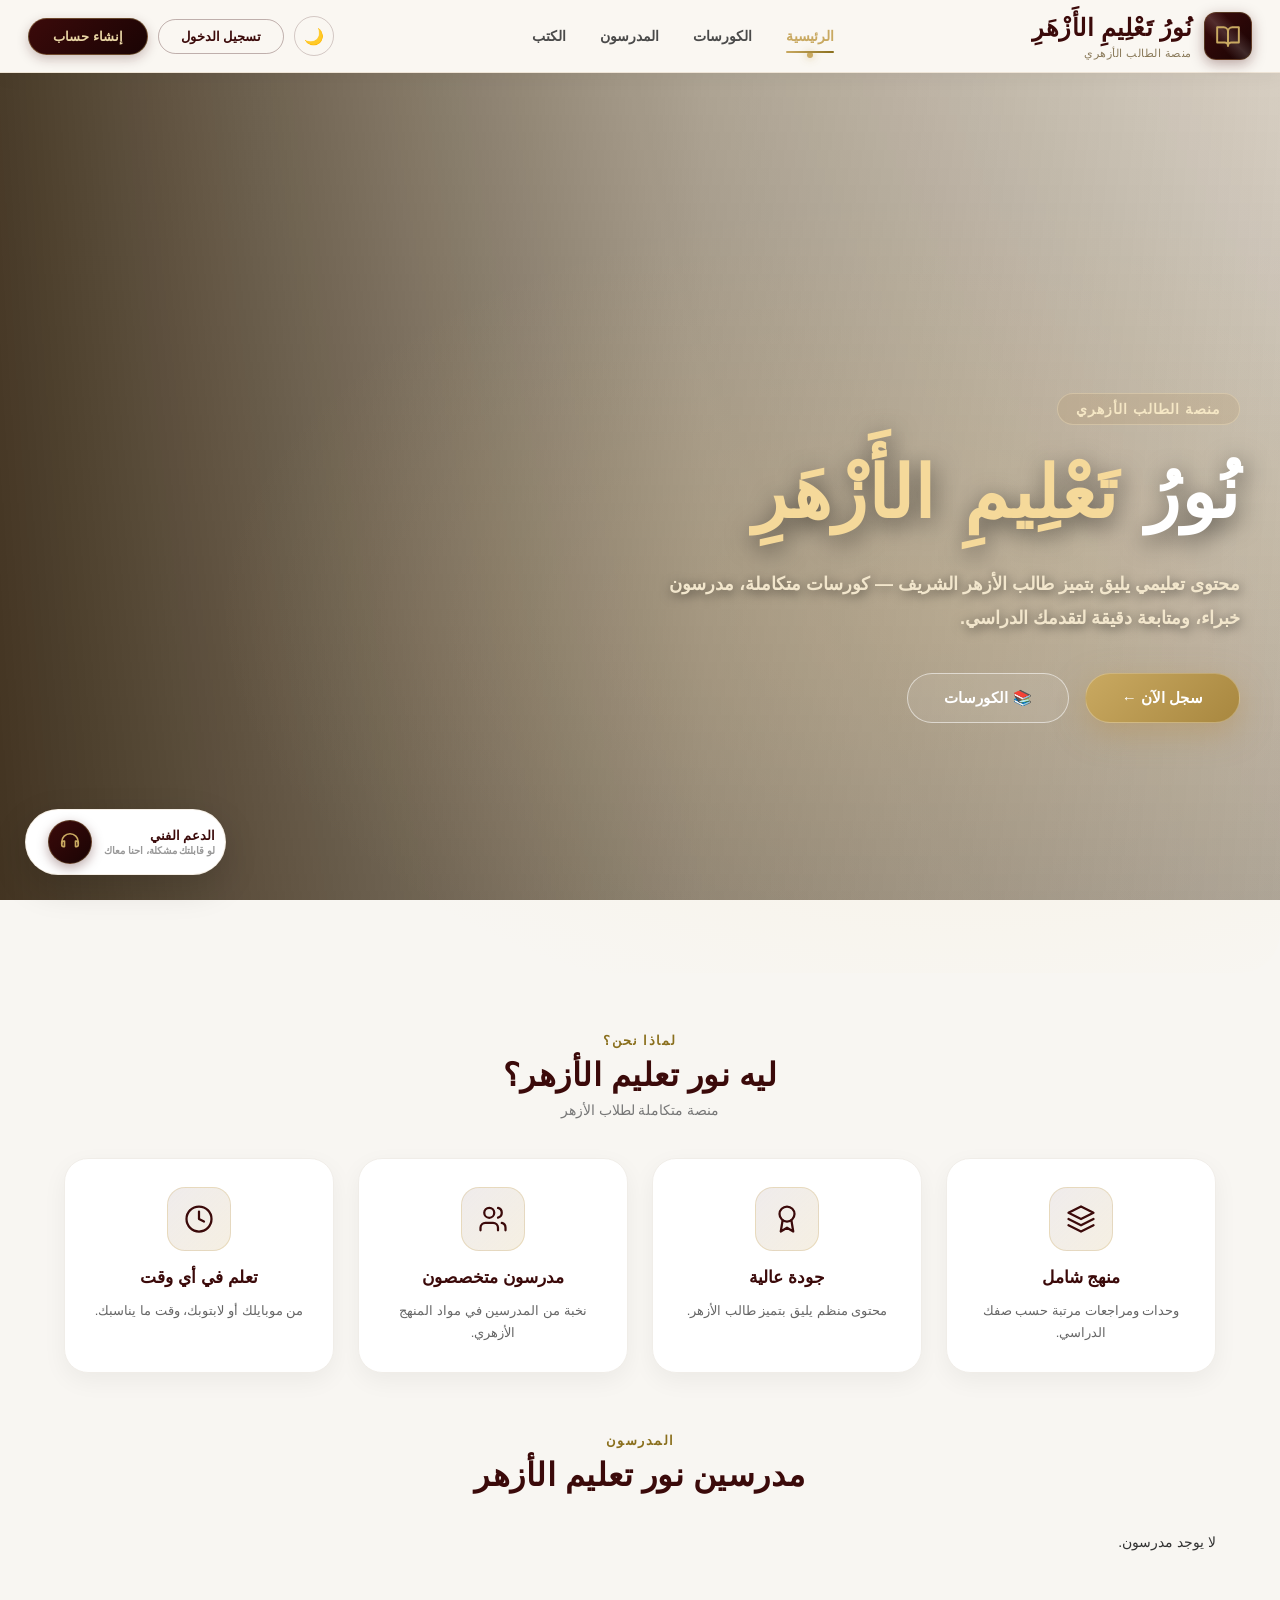
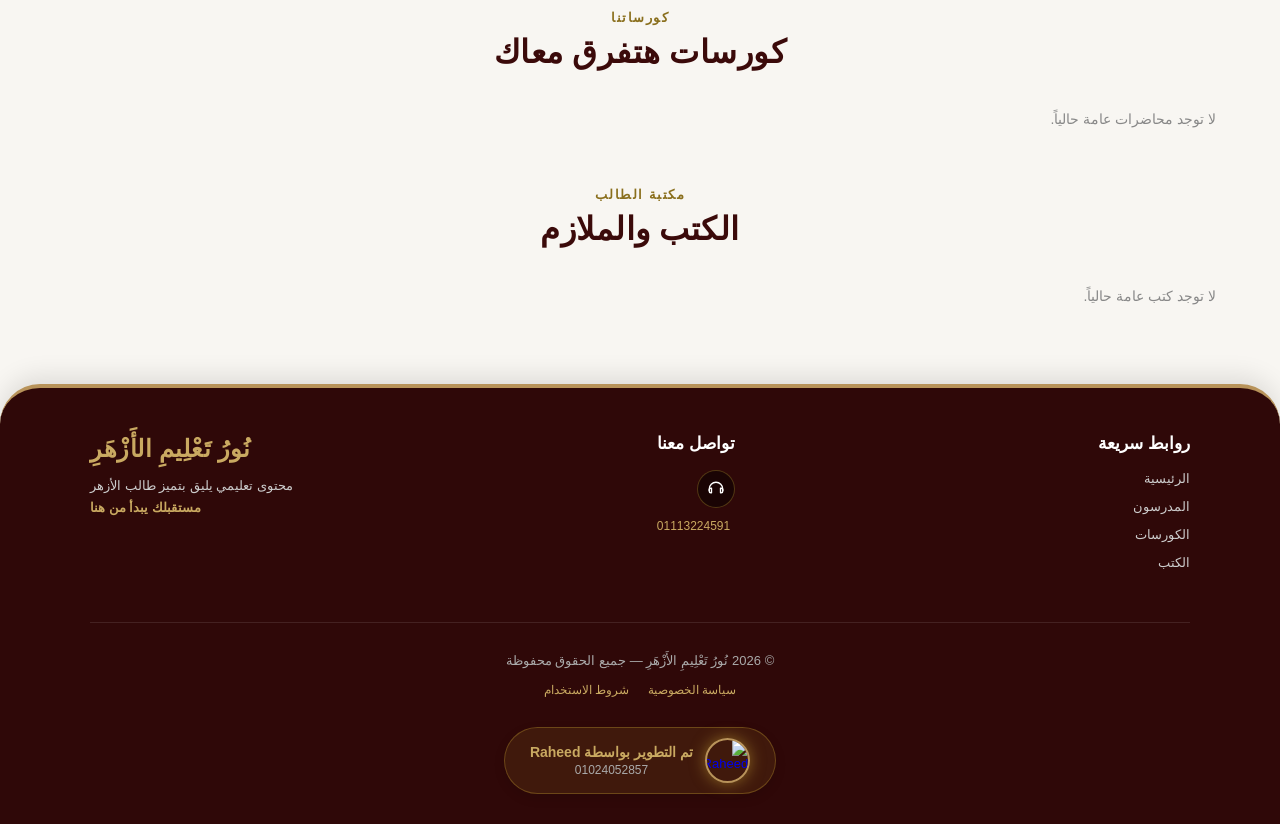
==== commit 49b7e1f8: "Update index.html" ====
--- a/index.html
+++ b/index.html
@@ -30,7 +30,6 @@
 
     <link href="https://fonts.googleapis.com/css2?family=Cairo:wght@400;600;700;800;900&family=Aref+Ruqaa:wght@400;700&family=Amiri:wght@400;700&display=swap" rel="stylesheet">
 
-    <!-- Firebase SDKs -->
     <script src="https://www.gstatic.com/firebasejs/10.7.1/firebase-app-compat.js"></script>
     <script src="https://www.gstatic.com/firebasejs/10.7.1/firebase-firestore-compat.js"></script>
     <script src="https://www.gstatic.com/firebasejs/10.7.1/firebase-auth-compat.js"></script>
@@ -56,7 +55,6 @@
 
     <div id="toastHost" role="status" aria-live="polite"></div>
 
-    <!-- Header -->
     <header>
         <div class="nav-container">
             <div class="logo-area" id="logoArea" role="button" tabindex="0" aria-label="الرئيسية">
@@ -86,7 +84,6 @@
         </div>
     </header>
 
-    <!-- Home Section -->
     <div id="homeSection">
         <section class="hero">
             <div class="hero-content">
@@ -127,7 +124,6 @@
         </div>
     </div>
 
-    <!-- Student Dashboard -->
     <div id="studentDashboard" class="dashboard-section">
         <div class="student-dashboard-container">
             <div class="welcome-banner animate-fade">
@@ -174,7 +170,6 @@
         </div>
     </div>
 
-    <!-- Course Detail -->
     <div id="courseDetailView" class="course-detail-view">
         <button type="button" data-action="back-to-dashboard" class="back-btn">← العودة للكورسات</button>
 
@@ -196,7 +191,6 @@
         <div id="unitsContainer" class="animate-fade delay-2"></div>
     </div>
 
-    <!-- Exam Page -->
     <div id="examPage">
         <div class="exam-header">
             <h2 id="examTitleHeader">عنوان الاختبار</h2>
@@ -221,7 +215,6 @@
         </div>
     </div>
 
-    <!-- Auth Section -->
     <div id="authSection" class="auth-page-section">
         <div class="auth-layout-container">
             <div class="auth-main-content">
@@ -321,12 +314,23 @@
         </div>
     </div>
 
-    <!-- Video Modal (Updated for Mobile Fullscreen) -->
     <div id="videoModal" class="video-modal">
         <div class="video-modal-content" id="videoModalContent">
             
-            <button type="button" class="close-video-modal" data-action="close-video" aria-label="إغلاق">✕</button>
-            <button type="button" class="fullscreen-video-modal" data-action="toggle-video-fullscreen" aria-label="ملء الشاشة">⛶</button>
+            <div class="video-controls-top">
+                <button type="button" class="vc-btn vc-close" data-action="close-video" aria-label="إغلاق">
+                    <span style="font-size: 20px; font-weight: bold;">✕</span>
+                </button>
+                
+                <div class="vc-right-btns">
+                    <button type="button" class="vc-btn" data-action="toggle-orientation" id="btnOrientation" title="تغيير اتجاه الفيديو">
+                        <span id="orientationIcon">🖥️</span>
+                    </button>
+                    <button type="button" class="vc-btn" data-action="toggle-video-fullscreen" title="ملء الشاشة">
+                        <span>⛶</span>
+                    </button>
+                </div>
+            </div>
 
             <div class="video-iframe-wrapper" id="videoIframeWrapper">
                 <iframe id="videoIframe" src="" allow="autoplay; encrypted-media; fullscreen" allowfullscreen title="مشغل الفيديو"></iframe>
@@ -335,7 +339,6 @@
         </div>
     </div>
 
-    <!-- Footer -->
     <footer>
         <div class="footer-content">
             <div class="footer-col"><h4>روابط سريعة</h4><ul>
@@ -365,7 +368,6 @@
         </div>
     </footer>
 
-    <!-- Legal Modal -->
     <div id="legalModal" class="legal-modal">
         <div class="legal-box">
             <button type="button" class="legal-close" data-action="close-legal" aria-label="إغلاق">✕</button>
@@ -373,7 +375,6 @@
         </div>
     </div>
 
-    <!-- Support Button -->
     <a href="https://wa.me/201113224591" target="_blank" rel="noopener noreferrer" class="support-float-btn">
         <div class="support-text">
             <h5>الدعم الفني</h5>
@@ -382,7 +383,6 @@
         <div class="support-float-icon"><svg class="ico"><use href="#i-headset"/></svg></div>
     </a>
 
-    <!-- Confirm Modal -->
     <div id="confirmModal" class="confirm-modal-overlay">
         <div class="confirm-modal-box">
             <div class="confirm-modal-icon" id="confirmIcon">⚠️</div>
@@ -395,7 +395,6 @@
         </div>
     </div>
 
-    <!-- Scripts -->
     <script src="js/security.js"></script>
     <script src="js/config.js"></script>
     <script src="js/app.js"></script>
--- a/css/style.css
+++ b/css/style.css
@@ -1,12 +1,9 @@
-/* ═══════════════════════════════════════════════════════════
-   🎨 نُورُ تَعْلِيمِ الأَزْهَرِ — ملف الأنماط الرئيسي
-   🌙 Dark Mode محايد مريح للعين (Neutral Comfort)
-   ✨ نسخة كاملة (بدون بث مباشر + شاشة تسجيل نظيفة + إصلاح الموبايل)
-   ═══════════════════════════════════════════════════════════ */
-
-/* ═══════════════════════════════════════════════════════════
-   🔄 Base / Reset
-   ═══════════════════════════════════════════════════════════ */
+/* 
+ * Nour Al-Azhar Platform - Main Stylesheet
+ * Author: Raheed
+ */
+
+/* --- Reset & Base --- */
 * {
     box-sizing: border-box;
     margin: 0;
@@ -33,12 +30,9 @@
     font-size: 14px;
     -webkit-font-smoothing: antialiased;
     -moz-osx-font-smoothing: grayscale;
-    text-rendering: optimizeLegibility;
-}
-
-/* ═══════════════════════════════════════════════════════════
-   🌙 Dark Mode — Neutral Comfort
-   ═══════════════════════════════════════════════════════════ */
+}
+
+/* --- Dark Mode --- */
 body.dark-mode {
     --bg-primary: #1a1a1f;
     --bg-secondary: #1e1e24;
@@ -59,7 +53,7 @@
     color: var(--text-primary);
 }
 
-/* ═══ الخطوط ═══ */
+/* --- Typography --- */
 .thuluth-text,
 .logo-text h1,
 .hero-title,
@@ -73,9 +67,7 @@
     letter-spacing: 0.5px;
 }
 
-/* ═══════════════════════════════════════════════════════════
-   📌 الهيدر والتنقل
-   ═══════════════════════════════════════════════════════════ */
+/* --- Header & Navigation --- */
 header {
     position: sticky;
     top: 0;
@@ -87,11 +79,13 @@
     border-bottom: 1px solid rgba(184, 147, 90, 0.18);
     transition: background 0.4s ease, border-color 0.4s ease;
 }
+
 body.dark-mode header {
     background: rgba(20, 20, 24, 0.96);
     border-bottom-color: rgba(201, 169, 97, 0.25);
     box-shadow: 0 2px 20px rgba(0, 0, 0, 0.4);
 }
+
 .nav-container {
     max-width: 1320px;
     margin: 0 auto;
@@ -101,6 +95,7 @@
     justify-content: space-between;
     gap: 20px;
 }
+
 .logo-area {
     display: flex;
     align-items: center;
@@ -109,6 +104,7 @@
     cursor: pointer;
     order: 1;
 }
+
 .logo-icon {
     width: 48px;
     height: 48px;
@@ -117,7 +113,6 @@
     display: flex;
     align-items: center;
     justify-content: center;
-    font-size: 22px;
     color: #c9a961;
     box-shadow: 0 4px 14px rgba(59, 10, 10, 0.35);
     position: relative;
@@ -125,6 +120,7 @@
     flex-shrink: 0;
     border: 1px solid rgba(201, 169, 97, 0.3);
 }
+
 .logo-icon::before {
     content: '';
     position: absolute;
@@ -133,10 +129,12 @@
     background: linear-gradient(45deg, transparent 40%, rgba(255,255,255,0.15) 50%, transparent 60%);
     animation: shine 3s infinite;
 }
+
 @keyframes shine {
     0% { transform: translateX(-100%) translateY(-100%); }
     100% { transform: translateX(100%) translateY(100%); }
 }
+
 .logo-text h1 {
     font-size: 24px;
     color: #3b0a0a;
@@ -144,6 +142,7 @@
     margin-bottom: 2px;
     transition: color 0.4s ease;
 }
+
 .logo-text span {
     font-size: 11px;
     color: #8a7a5a;
@@ -151,6 +150,7 @@
     display: block;
     letter-spacing: 0.5px;
 }
+
 body.dark-mode .logo-text h1 { color: var(--text-primary); }
 body.dark-mode .logo-text span { color: var(--text-muted); }
 
@@ -162,6 +162,7 @@
     flex-wrap: wrap;
     order: 2;
 }
+
 .nav-links a {
     text-decoration: none;
     color: #4a4a4a;
@@ -172,11 +173,13 @@
     position: relative;
     padding: 6px 0;
 }
+
 .nav-links a:hover,
 .nav-links a.active {
     color: #c9a961 !important;
     font-weight: 800;
 }
+
 .nav-links a::after {
     content: '';
     position: absolute;
@@ -188,10 +191,12 @@
     transition: width 0.4s ease;
     border-radius: 10px;
 }
+
 .nav-links a:hover::after,
 .nav-links a.active::after {
     width: 100%;
 }
+
 .nav-links a.active::before {
     content: '';
     position: absolute;
@@ -203,6 +208,7 @@
     border-radius: 50%;
     box-shadow: 0 0 8px rgba(201,169,97,0.8);
 }
+
 body.dark-mode .nav-links a { color: var(--text-secondary); }
 body.dark-mode .nav-links a:hover,
 body.dark-mode .nav-links a.active { color: var(--gold-soft) !important; }
@@ -216,6 +222,7 @@
     flex-wrap: wrap;
     order: 3;
 }
+
 .btn-icon {
     width: 40px; height: 40px;
     background: transparent;
@@ -230,15 +237,18 @@
     color: #3b0a0a;
     font-family: inherit;
 }
+
 .btn-icon:hover {
     background: rgba(184, 147, 90, 0.12);
     border-color: var(--gold);
     transform: rotate(20deg) scale(1.08);
 }
+
 body.dark-mode .btn-icon {
     border-color: rgba(201, 169, 97, 0.35);
     color: var(--gold);
 }
+
 body.dark-mode .btn-icon:hover {
     background: rgba(201, 169, 97, 0.1);
     border-color: var(--gold);
@@ -260,15 +270,18 @@
     display: inline-flex;
     align-items: center;
 }
+
 .btn-login:hover {
     background: rgba(184, 147, 90, 0.12);
     border-color: var(--gold);
     transform: translateY(-1px);
 }
+
 body.dark-mode .btn-login {
     border-color: rgba(201, 169, 97, 0.4);
     color: var(--gold-soft);
 }
+
 body.dark-mode .btn-login:hover { background: rgba(201, 169, 97, 0.1); }
 
 .btn-register {
@@ -288,16 +301,19 @@
     align-items: center;
     box-shadow: 0 4px 12px rgba(59, 10, 10, 0.25);
 }
+
 .btn-register:hover {
     transform: translateY(-2px);
     box-shadow: 0 8px 20px rgba(59, 10, 10, 0.4);
 }
+
 body.dark-mode .btn-register {
     background: linear-gradient(135deg, var(--gold), var(--gold-dark));
     color: #1a1410;
     border-color: transparent;
     box-shadow: 0 4px 12px rgba(201, 169, 97, 0.25);
 }
+
 body.dark-mode .btn-register:hover {
     box-shadow: 0 8px 20px rgba(201, 169, 97, 0.4);
 }
@@ -318,10 +334,12 @@
     align-items: center;
     white-space: nowrap;
 }
+
 .btn-admin-panel:hover {
     transform: translateY(-2px);
     box-shadow: 0 6px 15px rgba(184, 147, 90, 0.45);
 }
+
 body.dark-mode .btn-admin-panel {
     background: linear-gradient(135deg, var(--gold), var(--gold-dark));
     color: #1a1410;
@@ -330,9 +348,7 @@
 
 body.dark-mode #userNameDisplay { color: var(--text-primary) !important; }
 
-/* ═══════════════════════════════════════════════════════════
-   🎯 Hero
-   ═══════════════════════════════════════════════════════════ */
+/* --- Hero Section --- */
 .hero {
     min-height: 100vh;
     position: relative;
@@ -340,34 +356,24 @@
     align-items: center;
     padding: 130px 40px 60px;
     background:
-        linear-gradient(to left,
-            rgba(40, 30, 15, 0.10) 0%,
-            rgba(60, 45, 20, 0.35) 45%,
-            rgba(45, 30, 10, 0.85) 100%),
-        linear-gradient(to bottom,
-            rgba(190, 150, 90, 0.15),
-            rgba(70, 50, 25, 0.35)),
-        url('https://images.unsplash.com/photo-1564507592333-c60657eea523?auto=format&fit=crop&w=1200&q=60')
-        center/cover no-repeat;
+        linear-gradient(to left, rgba(40, 30, 15, 0.10) 0%, rgba(60, 45, 20, 0.35) 45%, rgba(45, 30, 10, 0.85) 100%),
+        linear-gradient(to bottom, rgba(190, 150, 90, 0.15), rgba(70, 50, 25, 0.35)),
+        url('https://images.unsplash.com/photo-1564507592333-c60657eea523?auto=format&fit=crop&w=1200&q=60') center/cover no-repeat;
     background-attachment: fixed;
     color: #fff;
     border-radius: 0 0 40px 40px;
     margin-bottom: 30px;
     overflow: hidden;
 }
+
 body.dark-mode .hero {
     background:
-        linear-gradient(to left,
-            rgba(20, 20, 24, 0.4) 0%,
-            rgba(30, 30, 35, 0.7) 45%,
-            rgba(15, 15, 18, 0.95) 100%),
-        linear-gradient(to bottom,
-            rgba(40, 40, 45, 0.4),
-            rgba(25, 25, 30, 0.7)),
-        url('https://images.unsplash.com/photo-1564507592333-c60657eea523?auto=format&fit=crop&w=1200&q=60')
-        center/cover no-repeat;
+        linear-gradient(to left, rgba(20, 20, 24, 0.4) 0%, rgba(30, 30, 35, 0.7) 45%, rgba(15, 15, 18, 0.95) 100%),
+        linear-gradient(to bottom, rgba(40, 40, 45, 0.4), rgba(25, 25, 30, 0.7)),
+        url('https://images.unsplash.com/photo-1564507592333-c60657eea523?auto=format&fit=crop&w=1200&q=60') center/cover no-repeat;
     background-attachment: fixed;
 }
+
 .hero::after {
     content: '';
     position: absolute;
@@ -375,9 +381,11 @@
     background: radial-gradient(ellipse at 75% 60%, rgba(255, 220, 150, 0.18), transparent 55%);
     pointer-events: none;
 }
+
 body.dark-mode .hero::after {
     background: radial-gradient(ellipse at 75% 60%, rgba(201, 169, 97, 0.1), transparent 55%);
 }
+
 .hero-content {
     max-width: 1320px;
     margin: 0 auto;
@@ -387,16 +395,19 @@
     position: relative;
     z-index: 2;
 }
+
 .hero-text {
     max-width: 680px;
     text-align: right;
     color: #fff;
     animation: fadeInRight 1s ease both;
 }
+
 @keyframes fadeInRight {
     from { opacity: 0; transform: translateX(40px); }
     to { opacity: 1; transform: translateX(0); }
 }
+
 .hero-label {
     display: inline-block;
     font-size: 14px;
@@ -411,6 +422,7 @@
     backdrop-filter: blur(6px);
     font-family: 'Cairo', sans-serif;
 }
+
 .hero-title {
     font-size: 72px;
     line-height: 1.4;
@@ -421,7 +433,9 @@
     word-spacing: 8px;
     font-family: 'Aref Ruqaa', 'Amiri', serif !important;
 }
+
 .hero-title span { color: #f5d99a; }
+
 .hero-desc {
     font-size: 18px;
     line-height: 1.9;
@@ -434,12 +448,14 @@
     margin-left: auto;
     font-family: 'Cairo', sans-serif;
 }
+
 .hero-btns {
     display: flex;
     gap: 16px;
     flex-wrap: wrap;
     justify-content: flex-start;
 }
+
 .btn-hero-primary, .btn-hero-outline {
     display: inline-flex;
     align-items: center;
@@ -455,34 +471,37 @@
     font-family: inherit;
     border: none;
 }
+
 .btn-hero-primary {
     background: linear-gradient(135deg, #c9a961 0%, #a8873f 100%);
     color: #fff;
     box-shadow: 0 10px 30px rgba(184, 147, 90, 0.5);
     border: 1px solid rgba(255,255,255,0.25);
 }
+
 .btn-hero-primary:hover {
     transform: translateY(-4px) scale(1.02);
     box-shadow: 0 15px 40px rgba(184, 147, 90, 0.65);
     background: linear-gradient(135deg, #d8b970 0%, #b8935a 100%);
 }
+
 .btn-hero-outline {
     background: rgba(255,255,255,0.08);
     backdrop-filter: blur(10px);
     color: #fff;
     border: 1.5px solid rgba(255,255,255,0.55);
 }
+
 .btn-hero-outline:hover {
     background: rgba(255,255,255,0.2);
     border-color: #fff;
     transform: translateY(-4px) scale(1.02);
 }
 
-/* ═══════════════════════════════════════════════════════════
-   📦 الأقسام والكروت
-   ═══════════════════════════════════════════════════════════ */
+/* --- Sections & Cards --- */
 .section-container { max-width: 1200px; margin: 60px auto; padding: 0 24px; }
 .section-header { margin-bottom: 40px; text-align: center; }
+
 .section-header span {
     color: var(--gold-dark);
     font-weight: 800;
@@ -491,11 +510,13 @@
     display: block;
     margin-bottom: 8px;
 }
+
 .section-header h3 {
     font-size: 32px;
     color: var(--maroon);
     transition: color 0.4s ease;
 }
+
 .section-header p { color: #777; font-size: 14px; margin-top: 8px; }
 body.dark-mode .section-header h3 { color: var(--text-primary); }
 body.dark-mode .section-header span { color: var(--gold-soft); }
@@ -506,6 +527,7 @@
     grid-template-columns: repeat(auto-fit, minmax(250px, 1fr));
     gap: 24px;
 }
+
 .card {
     background: #fff;
     border-radius: 24px;
@@ -516,22 +538,27 @@
     text-align: center;
     transition: all 0.4s cubic-bezier(0.175, 0.885, 0.32, 1.275);
 }
+
 .card:hover {
     transform: translateY(-8px) scale(1.01);
     border-color: var(--gold);
     box-shadow: 0 15px 35px rgba(0,0,0,0.1);
 }
+
 .card h4 { font-size: 17px; color: var(--maroon); margin-bottom: 12px; font-weight: 800; }
 .card p { font-size: 13px; color: #666; line-height: 1.7; }
+
 body.dark-mode .card {
     background: var(--bg-card);
     border-color: rgba(255, 255, 255, 0.05);
     box-shadow: 0 8px 25px rgba(0, 0, 0, 0.3);
 }
+
 body.dark-mode .card:hover {
     border-color: rgba(201, 169, 97, 0.5);
     box-shadow: 0 15px 35px rgba(0, 0, 0, 0.5);
 }
+
 body.dark-mode .card h4 { color: var(--text-primary); }
 body.dark-mode .card p { color: var(--text-secondary); }
 
@@ -550,18 +577,19 @@
     box-shadow: 0 4px 12px rgba(59,10,10,0.25);
     margin-top: 12px;
 }
+
 .btn-card:hover { transform: scale(1.05); box-shadow: 0 6px 15px rgba(59,10,10,0.4); }
+
 body.dark-mode .btn-card {
     background: linear-gradient(135deg, var(--gold), var(--gold-dark));
     color: #1a1410;
     border-color: transparent;
     box-shadow: 0 4px 12px rgba(201, 169, 97, 0.22);
 }
+
 body.dark-mode .btn-card:hover { box-shadow: 0 6px 18px rgba(201, 169, 97, 0.4); }
 
-/* ═══════════════════════════════════════════════════════════
-   📚 لوحة الطالب
-   ═══════════════════════════════════════════════════════════ */
+/* --- Student Dashboard --- */
 .student-dashboard-container { max-width: 1100px; margin: 15px auto; padding: 0 18px; }
 .welcome-banner {
     background: #fff;
@@ -576,18 +604,20 @@
     flex-wrap: wrap;
     gap: 12px;
 }
+
 .welcome-banner h2 { color: var(--maroon); font-size: 20px; }
 .welcome-banner p { color: #666; font-size: 13px; margin-top: 4px; }
+
 body.dark-mode .welcome-banner {
     background: var(--bg-card);
     border-right-color: var(--gold);
     box-shadow: 0 6px 20px rgba(0, 0, 0, 0.3);
 }
+
 body.dark-mode .welcome-banner h2 { color: var(--text-primary); }
 body.dark-mode .welcome-banner p { color: var(--text-secondary); }
 body.dark-mode #studentGradeDash { color: var(--gold-soft) !important; }
 
-/* تحسين شكل التابات في الموبايل */
 .dashboard-tabs {
     display: flex;
     gap: 10px;
@@ -597,7 +627,9 @@
     margin-bottom: 20px;
     -webkit-overflow-scrolling: touch;
 }
+
 .dashboard-tabs::-webkit-scrollbar { display: none; }
+
 .dashboard-tabs button {
     white-space: nowrap;
     flex-shrink: 0;
@@ -613,25 +645,30 @@
     font-size: 13px;
     font-family: inherit;
 }
+
 .dashboard-tabs button.active {
     background: linear-gradient(135deg, #3b0a0a, #1a0404);
     color: #e8d5a5;
     border-color: #3b0a0a;
     box-shadow: 0 5px 12px rgba(59,10,10,0.3);
 }
+
 .dashboard-tabs button:hover {
     transform: translateY(-2px);
     box-shadow: 0 6px 12px rgba(0,0,0,0.08);
 }
+
 body.dark-mode .dashboard-tabs button {
     background: var(--bg-card);
     border-color: rgba(255, 255, 255, 0.08);
     color: var(--text-secondary);
 }
+
 body.dark-mode .dashboard-tabs button:hover {
     border-color: rgba(201, 169, 97, 0.4);
     color: var(--text-primary);
 }
+
 body.dark-mode .dashboard-tabs button.active {
     background: linear-gradient(135deg, var(--gold), var(--gold-dark));
     color: #1a1410;
@@ -644,6 +681,7 @@
     grid-template-columns: repeat(auto-fill, minmax(280px, 1fr));
     gap: 20px;
 }
+
 .course-card {
     background: #fff;
     border-radius: 20px;
@@ -654,10 +692,12 @@
     flex-direction: column;
     transition: all 0.3s ease;
 }
+
 .course-card:hover {
     transform: translateY(-5px);
     box-shadow: 0 12px 28px rgba(0,0,0,0.08);
 }
+
 .course-card-img {
     height: 120px;
     background: linear-gradient(135deg, #3b0a0a, #1a0404);
@@ -668,32 +708,39 @@
     font-size: 40px;
     border-radius: 20px 20px 0 0;
 }
+
 .course-card-body {
     padding: 18px;
     flex: 1;
     display: flex;
     flex-direction: column;
 }
+
 .course-card-body h3 {
     font-size: 16px;
     color: var(--maroon);
     margin-bottom: 8px;
     font-weight: 800;
 }
+
 .course-card-body p { font-size: 12px; color: #777; margin-bottom: 12px; flex: 1; }
+
 body.dark-mode .course-card {
     background: var(--bg-card);
     border-color: rgba(255, 255, 255, 0.05);
     box-shadow: 0 6px 20px rgba(0, 0, 0, 0.3);
 }
+
 body.dark-mode .course-card:hover {
     box-shadow: 0 12px 28px rgba(0, 0, 0, 0.5);
     border-color: rgba(201, 169, 97, 0.4);
 }
+
 body.dark-mode .course-card-img {
     background: linear-gradient(135deg, #2a2a30, #1e1e24);
     color: var(--gold);
 }
+
 body.dark-mode .course-card-body h3 { color: var(--text-primary); }
 body.dark-mode .course-card-body p { color: var(--text-secondary); }
 
@@ -705,12 +752,14 @@
     margin-bottom: 6px;
     overflow: hidden;
 }
+
 .progress-fill {
     height: 100%;
     background: linear-gradient(90deg, #c9a961, #8a6f1d);
     border-radius: 20px;
     transition: width 0.5s ease;
 }
+
 .progress-text {
     font-size: 11px;
     color: var(--gold-dark);
@@ -719,6 +768,7 @@
     display: block;
     text-align: left;
 }
+
 body.dark-mode .progress-container { background: #2a2a30; }
 body.dark-mode .progress-fill { background: linear-gradient(90deg, var(--gold), var(--gold-dark)); }
 body.dark-mode .progress-text { color: var(--gold-soft); }
@@ -741,7 +791,9 @@
     box-shadow: 0 5px 12px rgba(59,10,10,0.25);
     font-family: inherit;
 }
+
 .btn-continue:hover { transform: scale(1.02); box-shadow: 0 8px 18px rgba(59,10,10,0.4); }
+
 body.dark-mode .btn-continue {
     background: linear-gradient(135deg, var(--gold), var(--gold-dark));
     color: #1a1410;
@@ -749,9 +801,7 @@
     box-shadow: 0 5px 15px rgba(201, 169, 97, 0.25);
 }
 
-/* ═══════════════════════════════════════════════════════════
-   📖 تفاصيل الكورس
-   ═══════════════════════════════════════════════════════════ */
+/* --- Course Details --- */
 .course-detail-view { display: none; max-width: 900px; margin: 15px auto; padding: 0 18px; }
 .course-detail-view.active { display: block; animation: fadeInUp 0.5s ease; }
 
@@ -765,11 +815,13 @@
     box-shadow: 0 8px 25px rgba(59,10,10,0.25);
     border: 1px solid rgba(201, 169, 97, 0.3);
 }
+
 body.dark-mode .detail-header {
     background: linear-gradient(135deg, #2a2a30, #1e1e24);
     box-shadow: 0 8px 25px rgba(0, 0, 0, 0.4);
     border-color: rgba(201, 169, 97, 0.2);
 }
+
 .detail-header h2 { color: #e8d5a5; font-size: 24px; margin-bottom: 8px; }
 body.dark-mode .detail-header h2 { color: var(--gold-soft); }
 .detail-header p { font-size: 13px; color: #ccc; margin-bottom: 15px; }
@@ -783,12 +835,14 @@
     max-width: 500px;
     margin: 0 auto;
 }
+
 .detail-progress .progress-container {
     margin: 0;
     height: 10px;
     background: rgba(255,255,255,0.2);
     border-radius: 20px;
 }
+
 .detail-progress .progress-fill { background: #c9a961; border-radius: 20px; }
 .detail-progress span { font-weight: 700; color: #c9a961; font-size: 15px; }
 
@@ -806,12 +860,14 @@
     font-size: 13px;
     font-family: inherit;
 }
+
 .back-btn:hover {
     background: var(--gold);
     color: #fff;
     transform: translateY(-2px);
     box-shadow: 0 4px 12px rgba(184,147,90,0.3);
 }
+
 body.dark-mode .back-btn { border-color: var(--gold); color: var(--gold-soft); }
 body.dark-mode .back-btn:hover { background: var(--gold); color: #1a1410; }
 
@@ -824,6 +880,7 @@
     align-items: center;
     gap: 8px;
 }
+
 body.dark-mode .units-section-title { color: var(--text-primary); }
 
 details.unit-bundle {
@@ -834,6 +891,7 @@
     border: 1px solid #eee;
     box-shadow: 0 4px 12px rgba(0,0,0,0.04);
 }
+
 details.unit-bundle summary {
     background: #fcfaf8;
     color: var(--maroon);
@@ -849,22 +907,27 @@
     border-radius: 20px;
     font-size: 14px;
 }
+
 details.unit-bundle summary::-webkit-details-marker { display: none; }
+
 details.unit-bundle[open] summary {
     border-bottom: 2px solid var(--gold);
     background: #f4edd3;
     border-radius: 20px 20px 0 0;
 }
+
 body.dark-mode details.unit-bundle {
     background: var(--bg-card);
     border-color: rgba(255, 255, 255, 0.05);
     box-shadow: 0 4px 15px rgba(0, 0, 0, 0.3);
 }
+
 body.dark-mode details.unit-bundle summary {
     background: linear-gradient(135deg, #2a2a30, #232329);
     color: var(--text-primary);
     border-right-color: var(--gold);
 }
+
 body.dark-mode details.unit-bundle[open] summary {
     background: linear-gradient(135deg, #2f2f36, #2a2a30);
     border-bottom-color: rgba(201, 169, 97, 0.3);
@@ -884,10 +947,12 @@
     margin-left: 12px;
     box-shadow: 0 3px 8px rgba(184,147,90,0.3);
 }
+
 body.dark-mode .unit-number {
     background: linear-gradient(135deg, var(--gold), var(--gold-dark));
     color: #1a1410;
 }
+
 .unit-content { padding: 18px; background: #fff; }
 body.dark-mode .unit-content { background: var(--bg-card); }
 
@@ -900,10 +965,12 @@
     transition: all 0.3s ease;
     border-radius: 10px;
 }
+
 .unit-item:last-child { border-bottom: none; }
 .unit-item:hover { background: #f9f6f0; border-radius: 10px; }
 body.dark-mode .unit-item { border-bottom-color: rgba(255, 255, 255, 0.06); }
 body.dark-mode .unit-item:hover { background: rgba(255, 255, 255, 0.03); }
+
 .unit-item-title {
     display: flex;
     align-items: center;
@@ -912,6 +979,7 @@
     color: #444;
     font-size: 13px;
 }
+
 body.dark-mode .unit-item-title { color: var(--text-primary); }
 
 .btn-item-action {
@@ -928,26 +996,29 @@
     box-shadow: 0 3px 8px rgba(59,10,10,0.25);
     font-family: inherit;
 }
+
 .btn-item-action:hover { transform: scale(1.05); box-shadow: 0 5px 12px rgba(59,10,10,0.4); }
+
 .btn-item-action.exam {
     background: linear-gradient(135deg, #c9a961, #8a6f1d);
     color: #fff;
     box-shadow: 0 3px 8px rgba(184,147,90,0.3);
     border-color: transparent;
 }
+
 .btn-item-action.exam:hover { filter: brightness(1.1); }
+
 body.dark-mode .btn-item-action {
     background: linear-gradient(135deg, var(--gold), var(--gold-dark));
     color: #1a1410;
     border-color: transparent;
 }
+
 body.dark-mode .btn-item-action.exam {
     background: linear-gradient(135deg, var(--gold), var(--gold-dark));
 }
 
-/* ═══════════════════════════════════════════════════════════
-   🎬 مشغل الفيديو
-   ═══════════════════════════════════════════════════════════ */
+/* --- Video Modal --- */
 .video-modal {
     display: none;
     position: fixed;
@@ -959,6 +1030,7 @@
     align-items: center;
     padding: 20px;
 }
+
 .video-modal-content {
     background: linear-gradient(135deg, #3b0a0a 0%, #1a0404 100%);
     padding: 0;
@@ -970,10 +1042,12 @@
     overflow: hidden;
     border: 3px solid var(--gold);
 }
+
 body.dark-mode .video-modal-content {
     background: linear-gradient(135deg, #232329, #1a1a1f);
     border-color: var(--gold);
 }
+
 .video-modal-header {
     background: linear-gradient(90deg, #3b0a0a 0%, #1a0404 100%);
     padding: 15px 25px;
@@ -982,10 +1056,12 @@
     justify-content: space-between;
     border-bottom: 2px solid var(--gold);
 }
+
 body.dark-mode .video-modal-header {
     background: linear-gradient(90deg, #232329, #1a1a1f);
     border-bottom-color: var(--gold);
 }
+
 .video-modal-header .platform-brand { display: flex; align-items: center; gap: 12px; }
 .video-modal-header .platform-logo {
     width: 40px; height: 40px;
@@ -998,6 +1074,7 @@
     border: 2px solid #fff;
     box-shadow: 0 3px 10px rgba(212,175,55,0.5);
 }
+
 .video-modal-header .platform-info h4 { color: #c9a961; font-size: 17px; margin: 0 0 2px 0; }
 .video-modal-header .platform-info p { color: #ccc; font-size: 11px; margin: 0; font-family: 'Cairo', sans-serif; }
 body.dark-mode .video-modal-header .platform-info p { color: var(--text-muted); }
@@ -1011,10 +1088,12 @@
     text-align: center;
     border-bottom: 1px solid rgba(212,175,55,0.3);
 }
+
 body.dark-mode .video-modal-video-title {
     background: #141418;
     color: var(--text-primary);
 }
+
 .video-modal-iframe-wrapper {
     position: relative;
     padding: 15px;
@@ -1022,6 +1101,7 @@
     border-radius: 12px;
     overflow: hidden;
 }
+
 #videoIframe {
     width: 100%;
     height: 55vh;
@@ -1041,6 +1121,7 @@
     pointer-events: none;
     border-radius: 0 12px 0 0;
 }
+
 .video-modal-iframe-wrapper.is-youtube::after {
     content: '';
     position: absolute;
@@ -1072,8 +1153,8 @@
     letter-spacing: 0.3px;
     animation: fadeOutWatermark 1.5s ease 3s forwards;
 }
+
 .video-brand-watermark .wm-icon { font-size: 13px; }
-
 @keyframes fadeOutWatermark { to { opacity: 0; visibility: hidden; } }
 
 .close-video-modal {
@@ -1095,32 +1176,44 @@
     z-index: 10;
     font-family: inherit;
 }
+
 .close-video-modal:hover {
     transform: scale(1.1) rotate(90deg);
     background: var(--gold);
     color: #3b0a0a;
 }
 
-@media (max-width: 600px) {
-    #videoIframe { height: 32vh; }
-    .video-modal-header { padding: 10px 15px; }
-    .video-modal-header .platform-info h4 { font-size: 14px; }
-    .video-modal-header .platform-info p { font-size: 10px; }
-    .video-modal-header .platform-logo { width: 32px; height: 32px; font-size: 18px; }
-    .video-modal-video-title { padding: 8px 15px; font-size: 12px; }
-    .close-video-modal { top: 10px; left: 12px; width: 30px; height: 30px; font-size: 14px; }
-    .video-modal-iframe-wrapper.is-youtube::before { width: 65%; height: 85px; }
-    .video-modal-iframe-wrapper.is-youtube::after { width: 95px; height: 45px; }
-    .video-brand-watermark { font-size: 10px; padding: 4px 10px; bottom: 15px; right: 15px; gap: 4px; }
-}
-
-/* ═══════════════════════════════════════════════════════════
-   🎯 Animations
-   ═══════════════════════════════════════════════════════════ */
+.fullscreen-video-modal {
+    position: absolute;
+    top: 18px;
+    right: 22px;
+    background: rgba(0, 0, 0, 0.6);
+    color: #fff;
+    border: 2px solid #fff;
+    width: 36px;
+    height: 36px;
+    border-radius: 50%;
+    font-weight: 900;
+    font-size: 18px;
+    cursor: pointer;
+    display: flex;
+    align-items: center;
+    justify-content: center;
+    transition: all 0.3s ease;
+    z-index: 10;
+}
+
+.fullscreen-video-modal:hover {
+    background: var(--gold);
+    color: #000;
+}
+
+/* --- Animations --- */
 @keyframes fadeInUp {
     from { opacity: 0; transform: translateY(20px); }
     to { opacity: 1; transform: translateY(0); }
 }
+
 .animate-fade { animation: fadeInUp 0.7s ease forwards; }
 .animate-scale { animation: fadeInUp 0.6s ease both; }
 .delay-1 { animation-delay: 0.1s; }
@@ -1133,11 +1226,10 @@
     max-width: 1100px;
     margin: 0 auto;
 }
+
 .dashboard-section.active { display: block; animation: fadeInUp 0.6s ease; }
 
-/* ═══════════════════════════════════════════════════════════
-   📝 صفحة الاختبار
-   ═══════════════════════════════════════════════════════════ */
+/* --- Exam Page --- */
 #examPage {
     display: none;
     max-width: 800px;
@@ -1147,6 +1239,7 @@
     border-radius: 24px;
     box-shadow: 0 12px 30px rgba(0,0,0,0.08);
 }
+
 #examPage.active { display: block; }
 body.dark-mode #examPage {
     background: var(--bg-card);
@@ -1162,11 +1255,13 @@
     text-align: center;
     box-shadow: 0 8px 20px rgba(59,10,10,0.25);
 }
+
 body.dark-mode .exam-header {
     background: linear-gradient(135deg, #2a2a30, #1e1e24);
     box-shadow: 0 8px 20px rgba(0, 0, 0, 0.4);
     border: 1px solid rgba(201, 169, 97, 0.2);
 }
+
 .exam-header h2 { color: #c9a961; font-size: 22px; }
 body.dark-mode .exam-header h2 { color: var(--gold-soft); }
 
@@ -1178,6 +1273,7 @@
     margin: 15px 0;
     overflow: hidden;
 }
+
 body.dark-mode .progress-bar { background: #2a2a30; }
 
 .question-nav {
@@ -1187,6 +1283,7 @@
     flex-wrap: wrap;
     margin-bottom: 20px;
 }
+
 .q-btn {
     width: 38px; height: 38px;
     border-radius: 12px;
@@ -1199,6 +1296,7 @@
     font-family: inherit;
     color: #333;
 }
+
 .q-btn.current {
     background: #3b0a0a;
     color: #c9a961;
@@ -1206,21 +1304,25 @@
     transform: scale(1.1);
     box-shadow: 0 4px 12px rgba(59,10,10,0.3);
 }
+
 .q-btn.answered {
     background: var(--gold);
     color: #fff;
     border-color: var(--gold);
 }
+
 body.dark-mode .q-btn {
     background: var(--bg-elevated);
     border-color: rgba(255, 255, 255, 0.08);
     color: var(--text-primary);
 }
+
 body.dark-mode .q-btn.current {
     background: linear-gradient(135deg, var(--gold), var(--gold-dark));
     color: #1a1410;
     border-color: transparent;
 }
+
 body.dark-mode .q-btn.answered {
     background: rgba(201, 169, 97, 0.2);
     color: var(--gold-soft);
@@ -1234,10 +1336,12 @@
     margin-bottom: 20px;
     box-shadow: 0 4px 15px rgba(0,0,0,0.03);
 }
+
 body.dark-mode .question-box {
     background: var(--bg-elevated);
     border-color: rgba(255, 255, 255, 0.05);
 }
+
 .q-text {
     font-size: 18px;
     font-weight: 800;
@@ -1245,9 +1349,11 @@
     margin-bottom: 20px;
     line-height: 1.6;
 }
+
 body.dark-mode .q-text { color: var(--text-primary); }
 
 .options-list { list-style: none; }
+
 .option-item {
     display: flex;
     align-items: center;
@@ -1260,20 +1366,24 @@
     transition: all 0.3s ease;
     font-size: 14px;
 }
+
 .option-item:hover { border-color: var(--gold); background: #fffdf5; }
 .option-item.selected {
     border-color: var(--gold);
     background: #fff9e6;
     box-shadow: 0 4px 12px rgba(184,147,90,0.1);
 }
+
 body.dark-mode .option-item {
     border-color: rgba(255, 255, 255, 0.08);
     color: var(--text-primary);
 }
+
 body.dark-mode .option-item:hover {
     border-color: rgba(201, 169, 97, 0.5);
     background: rgba(201, 169, 97, 0.05);
 }
+
 body.dark-mode .option-item.selected {
     background: rgba(201, 169, 97, 0.12);
     border-color: var(--gold);
@@ -1286,6 +1396,7 @@
     margin-top: 25px;
     gap: 12px;
 }
+
 .btn-nav {
     padding: 12px 32px;
     border-radius: 50px;
@@ -1297,23 +1408,28 @@
     box-shadow: 0 4px 12px rgba(0,0,0,0.1);
     font-family: inherit;
 }
+
 .btn-next {
     background: linear-gradient(135deg, #3b0a0a, #1a0404);
     color: #c9a961;
     border: 1px solid rgba(201, 169, 97, 0.4);
 }
+
 .btn-prev { background: #eee; color: #333; }
 .btn-prev:hover { background: #ddd; transform: translateY(-2px); }
 .btn-next:hover { transform: translateY(-2px); box-shadow: 0 8px 18px rgba(59,10,10,0.25); }
+
 body.dark-mode .btn-next {
     background: linear-gradient(135deg, var(--gold), var(--gold-dark));
     color: #1a1410;
     border-color: transparent;
 }
+
 body.dark-mode .btn-prev {
     background: var(--bg-elevated);
     color: var(--text-primary);
 }
+
 body.dark-mode .btn-prev:hover { background: #32323a; }
 
 .result-box {
@@ -1323,10 +1439,12 @@
     border: 2px solid #e8d5a5;
     border-radius: 24px;
 }
+
 body.dark-mode .result-box {
     background: var(--bg-elevated);
     border-color: rgba(201, 169, 97, 0.3);
 }
+
 .result-title { color: var(--maroon); font-size: 22px; margin-bottom: 15px; }
 body.dark-mode .result-title { color: var(--gold-soft); }
 
@@ -1342,15 +1460,16 @@
     gap: 12px;
     transition: all 0.3s ease;
 }
+
 .exam-item:hover { border-color: var(--gold); background: #fffdf5; }
 .exam-name { font-weight: 700; color: var(--maroon); font-size: 14px; }
-body.dark-mode .exam-item {
-    border-color: rgba(255, 255, 255, 0.08);
-}
+
+body.dark-mode .exam-item { border-color: rgba(255, 255, 255, 0.08); }
 body.dark-mode .exam-item:hover {
     border-color: rgba(201, 169, 97, 0.4);
     background: rgba(201, 169, 97, 0.05);
 }
+
 body.dark-mode .exam-name { color: var(--text-primary); }
 
 #qNoteDisplay {
@@ -1368,16 +1487,16 @@
     box-shadow: 0 2px 8px rgba(212,175,55,0.1);
     line-height: 1.6;
 }
+
 #qNoteDisplay .note-icon { font-size: 18px; flex-shrink: 0; }
+
 body.dark-mode #qNoteDisplay {
     background: linear-gradient(135deg, #2f2f36 0%, #34343b 100%);
     color: var(--gold-soft);
     border-color: rgba(201, 169, 97, 0.4);
 }
 
-/* ═══════════════════════════════════════════════════════════
-   📊 نتيجة الاختبار
-   ═══════════════════════════════════════════════════════════ */
+/* --- Exam Result --- */
 .exam-result-light {
     background: #f8f6f2;
     color: #333;
@@ -1386,17 +1505,20 @@
     border: 1px solid #f0ede8;
     box-shadow: 0 4px 15px rgba(0,0,0,0.03);
 }
+
 body.dark-mode .exam-result-light {
     background: var(--bg-secondary);
     color: var(--text-primary);
     border-color: rgba(255, 255, 255, 0.05);
 }
+
 .exam-result-light .stats-grid {
     display: grid;
     grid-template-columns: repeat(auto-fit, minmax(120px, 1fr));
     gap: 12px;
     margin-bottom: 25px;
 }
+
 .exam-result-light .stat-card {
     background: #fff;
     border-radius: 14px;
@@ -1405,22 +1527,27 @@
     border: 1px solid #f0ede8;
     box-shadow: 0 4px 10px rgba(0,0,0,0.04);
 }
+
 body.dark-mode .exam-result-light .stat-card {
     background: var(--bg-card);
     border-color: rgba(255, 255, 255, 0.05);
 }
+
 .exam-result-light .stat-card .value {
     font-size: 22px;
     font-weight: 900;
     color: #3b0a0a;
 }
+
 body.dark-mode .exam-result-light .stat-card .value { color: var(--text-primary); }
+
 .exam-result-light .stat-card .label {
     font-size: 11px;
     color: #888;
     margin-top: 4px;
     font-weight: 700;
 }
+
 body.dark-mode .exam-result-light .stat-card .label { color: var(--text-secondary); }
 
 .exam-result-light .answers-header {
@@ -1428,6 +1555,7 @@
     justify-content: center;
     margin-bottom: 20px;
 }
+
 .exam-result-light .answers-header span {
     background: linear-gradient(135deg, #3b0a0a 0%, #520e0e 100%);
     color: #d4af37;
@@ -1438,6 +1566,7 @@
     border: 1px solid #d4af37;
     box-shadow: 0 4px 12px rgba(59,10,10,0.2);
 }
+
 body.dark-mode .exam-result-light .answers-header span {
     background: linear-gradient(135deg, var(--gold), var(--gold-dark));
     color: #1a1410;
@@ -1453,13 +1582,16 @@
     box-shadow: 0 6px 15px rgba(0,0,0,0.03);
     transition: all 0.3s ease;
 }
+
 body.dark-mode .exam-result-light .question-card {
     background: var(--bg-card);
     border-color: rgba(255, 255, 255, 0.05);
 }
+
 .exam-result-light .question-card.correct { border-color: #2a7a2a; background: #f0fdf4; }
 .exam-result-light .question-card.wrong { border-color: #a00; background: #fef2f2; }
 .exam-result-light .question-card.unanswered { border-color: #ccc; background: #f9f9f9; }
+
 body.dark-mode .exam-result-light .question-card.correct {
     border-color: #4a7a4a;
     background: rgba(74, 122, 74, 0.08);
@@ -1483,14 +1615,17 @@
     flex-wrap: wrap;
     gap: 10px;
 }
+
 body.dark-mode .exam-result-light .question-header {
     border-bottom-color: rgba(255, 255, 255, 0.06);
 }
+
 .exam-result-light .question-header .q-number {
     font-weight: 900;
     color: #3b0a0a;
     font-size: 16px;
 }
+
 body.dark-mode .exam-result-light .question-header .q-number { color: var(--text-primary); }
 
 .exam-result-light .question-header .status-badge {
@@ -1500,6 +1635,7 @@
     border-radius: 50px;
     color: #fff;
 }
+
 .exam-result-light .question-header .status-badge.correct { background: #2a7a2a; }
 .exam-result-light .question-header .status-badge.wrong { background: #a00; }
 .exam-result-light .question-header .status-badge.unanswered { background: #888; }
@@ -1511,6 +1647,7 @@
     line-height: 1.8;
     font-weight: 700;
 }
+
 body.dark-mode .exam-result-light .question-text { color: var(--text-primary); }
 
 .exam-result-light .option-row {
@@ -1526,28 +1663,33 @@
     font-size: 14px;
     transition: all 0.2s ease;
 }
+
 body.dark-mode .exam-result-light .option-row {
     background: var(--bg-secondary);
     border-color: rgba(255, 255, 255, 0.06);
     color: var(--text-secondary);
 }
+
 .exam-result-light .option-row.correct {
     background: #d4edda;
     border-color: #2a7a2a;
     color: #155724;
     font-weight: 700;
 }
+
 .exam-result-light .option-row.wrong {
     background: #f8d7da;
     border-color: #a00;
     color: #721c24;
     text-decoration: line-through;
 }
+
 body.dark-mode .exam-result-light .option-row.correct {
     background: rgba(74, 122, 74, 0.15);
     border-color: #4a7a4a;
     color: #b8d4b8;
 }
+
 body.dark-mode .exam-result-light .option-row.wrong {
     background: rgba(168, 60, 60, 0.15);
     border-color: #a83c3c;
@@ -1568,15 +1710,18 @@
     gap: 10px;
     box-shadow: 0 2px 8px rgba(212,175,55,0.1);
 }
+
 body.dark-mode .exam-result-light .note-box {
     background: rgba(201, 169, 97, 0.08);
     color: var(--gold-soft);
     border-color: rgba(201, 169, 97, 0.4);
 }
+
 .exam-result-light .note-box .note-icon {
     font-size: 18px;
     flex-shrink: 0;
 }
+
 .exam-result-light .result-footer {
     text-align: center;
     margin-top: 20px;
@@ -1585,14 +1730,13 @@
     font-size: 12px;
     color: #888;
 }
+
 body.dark-mode .exam-result-light .result-footer {
     border-top-color: rgba(255, 255, 255, 0.06);
     color: var(--text-muted);
 }
 
-/* ═══════════════════════════════════════════════════════════
-   🔐 صفحة تسجيل الدخول / التسجيل (التصميم النظيف الجديد)
-   ═══════════════════════════════════════════════════════════ */
+/* --- Auth Section --- */
 .auth-page-section {
     display: none;
     min-height: 100vh;
@@ -1601,23 +1745,28 @@
     padding: 40px 20px;
     animation: fadeInUp 0.5s ease;
 }
+
 body.dark-mode .auth-page-section {
     background: #1a1a1f;
 }
+
 .auth-layout-container {
     display: flex;
     justify-content: center;
     align-items: center;
     min-height: calc(100vh - 80px);
 }
+
 .auth-main-content {
     width: 100%;
     max-width: 520px;
 }
+
 .auth-brand-header {
     text-align: center;
     margin-bottom: 25px;
 }
+
 .auth-brand-header .auth-brand-logo {
     width: 70px; height: 70px;
     background: radial-gradient(circle, #c9a961 0%, #8a6f1d 100%);
@@ -1630,20 +1779,20 @@
     border: 3px solid #fff;
     box-shadow: 0 8px 20px rgba(212,175,55,0.4);
 }
+
 body.dark-mode .auth-brand-header .auth-brand-logo {
     border-color: #232329;
 }
+
 .auth-brand-header h2 {
     font-size: 24px;
     color: #3b0a0a;
     font-family: 'Aref Ruqaa', serif;
     margin-bottom: 5px;
 }
+
 body.dark-mode .auth-brand-header h2 { color: #e6e3dd; }
-.auth-brand-header p {
-    font-size: 14px;
-    color: #888;
-}
+.auth-brand-header p { font-size: 14px; color: #888; }
 body.dark-mode .auth-brand-header p { color: #9a9790; }
 
 .auth-card-modern {
@@ -1654,6 +1803,7 @@
     box-shadow: 0 15px 40px rgba(0,0,0,0.08);
     border: 1px solid #f0e6d6;
 }
+
 body.dark-mode .auth-card-modern {
     background: var(--bg-card);
     border-color: rgba(255, 255, 255, 0.06);
@@ -1664,16 +1814,15 @@
     text-align: center;
     margin-bottom: 28px;
 }
+
 .auth-card-header h3 {
     font-size: 25px;
     font-weight: 900;
     color: var(--maroon);
 }
+
 body.dark-mode .auth-card-header h3 { color: var(--text-primary); }
-.auth-card-header p {
-    color: #777;
-    font-size: 14px;
-}
+.auth-card-header p { color: #777; font-size: 14px; }
 body.dark-mode .auth-card-header p { color: var(--text-secondary); }
 
 .gold-divider-line {
@@ -1683,6 +1832,7 @@
     margin: 12px auto;
     border-radius: 5px;
 }
+
 .form-section-title {
     font-size: 14px;
     font-weight: 800;
@@ -1692,7 +1842,9 @@
     align-items: center;
     gap: 6px;
 }
+
 body.dark-mode .form-section-title { color: var(--text-primary); }
+
 .form-section-title::before {
     content: "";
     display: inline-block;
@@ -1707,9 +1859,10 @@
     grid-template-columns: 1fr 1fr;
     gap: 15px;
 }
+
 .full-width { grid-column: 1 / -1; }
-
 .form-group-modern { margin-bottom: 15px; }
+
 .form-group-modern label {
     display: block;
     font-size: 12px;
@@ -1717,6 +1870,7 @@
     color: var(--maroon);
     margin-bottom: 6px;
 }
+
 body.dark-mode .form-group-modern label { color: var(--text-secondary); }
 
 .input-wrapper {
@@ -1724,6 +1878,7 @@
     display: flex;
     align-items: center;
 }
+
 .input-wrapper input,
 .input-wrapper select {
     width: 100%;
@@ -1737,18 +1892,22 @@
     color: #333;
     transition: all 0.3s ease;
 }
+
 .input-wrapper input:focus,
 .input-wrapper select:focus {
     border-color: var(--gold);
     box-shadow: 0 0 0 4px rgba(184,147,90,0.1);
 }
+
 body.dark-mode .input-wrapper input,
 body.dark-mode .input-wrapper select {
     background: var(--input-bg);
     border-color: var(--input-border);
     color: var(--text-primary);
 }
+
 body.dark-mode .input-wrapper input::placeholder { color: var(--text-muted); }
+
 body.dark-mode .input-wrapper input:focus,
 body.dark-mode .input-wrapper select:focus {
     border-color: rgba(201, 169, 97, 0.6);
@@ -1762,6 +1921,7 @@
     font-size: 15px;
     pointer-events: none;
 }
+
 .input-icon-left {
     position: absolute;
     left: 12px;
@@ -1769,6 +1929,7 @@
     font-size: 15px;
     cursor: pointer;
 }
+
 body.dark-mode .input-icon-right,
 body.dark-mode .input-icon-left { color: var(--text-muted); }
 
@@ -1787,15 +1948,18 @@
     box-shadow: 0 6px 15px rgba(59,10,10,0.3);
     font-family: inherit;
 }
+
 .btn-submit-modern:hover {
     transform: translateY(-2px);
     box-shadow: 0 10px 20px rgba(59,10,10,0.4);
 }
+
 .btn-submit-modern:disabled {
     opacity: 0.6;
     cursor: not-allowed;
     transform: none;
 }
+
 body.dark-mode .btn-submit-modern {
     background: linear-gradient(135deg, var(--gold), var(--gold-dark));
     color: #1a1410;
@@ -1809,9 +1973,8 @@
     padding-top: 20px;
     border-top: 2px dashed #eee;
 }
-body.dark-mode .auth-toggle-footer {
-    border-top-color: rgba(255, 255, 255, 0.06);
-}
+
+body.dark-mode .auth-toggle-footer { border-top-color: rgba(255, 255, 255, 0.06); }
 .auth-toggle-footer p { color: #666; font-size: 13px; }
 body.dark-mode .auth-toggle-footer p { color: var(--text-secondary); }
 
@@ -1827,24 +1990,25 @@
     font-size: 14px;
     font-family: inherit;
 }
+
 .btn-outline-toggle:hover {
     background: var(--maroon);
     color: #fff;
     transform: translateY(-2px);
     box-shadow: 0 4px 12px rgba(0,0,0,0.2);
 }
+
 body.dark-mode .btn-outline-toggle {
     border-color: var(--gold);
     color: var(--gold-soft);
 }
+
 body.dark-mode .btn-outline-toggle:hover {
     background: var(--gold);
     color: #1a1410;
 }
 
-/* ═══════════════════════════════════════════════════════════
-   🦶 الفوتر
-   ═══════════════════════════════════════════════════════════ */
+/* --- Footer --- */
 footer {
     background: #2f0808;
     color: #fff;
@@ -1855,11 +2019,13 @@
     box-shadow: 0 -8px 25px rgba(0,0,0,0.1);
     transition: background 0.4s ease, border-color 0.4s ease;
 }
+
 body.dark-mode footer {
     background: #141418;
     border-top-color: var(--gold);
     box-shadow: 0 -8px 25px rgba(0, 0, 0, 0.5);
 }
+
 .footer-content {
     max-width: 1100px;
     margin: 0 auto;
@@ -1871,28 +2037,30 @@
     border-bottom: 1px solid rgba(255,255,255,0.1);
     padding-bottom: 40px;
 }
+
 body.dark-mode .footer-content { border-bottom-color: rgba(255, 255, 255, 0.06); }
+
 .footer-col h3 {
     color: #c9a961;
     font-size: 24px;
     margin-bottom: 8px;
     line-height: 1.4;
 }
-.footer-col p {
-    font-size: 13px;
-    color: #ccc;
-    line-height: 1.7;
-}
+
+.footer-col p { font-size: 13px; color: #ccc; line-height: 1.7; }
 body.dark-mode .footer-col p { color: var(--text-secondary); }
+
 .footer-col h4 {
     color: #fff;
     font-size: 17px;
     margin-bottom: 16px;
     font-weight: 800;
 }
+
 body.dark-mode .footer-col h4 { color: var(--gold-soft); }
 .footer-col ul { list-style: none; }
 .footer-col ul li { margin-bottom: 12px; }
+
 .footer-col ul li a {
     color: #ccc;
     text-decoration: none;
@@ -1901,11 +2069,14 @@
     cursor: pointer;
     display: inline-block;
 }
+
 body.dark-mode .footer-col ul li a { color: var(--text-secondary); }
+
 .footer-col ul li a:hover {
     color: #c9a961;
     transform: translateX(-5px);
 }
+
 body.dark-mode .footer-col ul li a:hover { color: var(--gold-soft); }
 
 .social-icons {
@@ -1913,6 +2084,7 @@
     gap: 12px;
     margin-top: 12px;
 }
+
 .social-icon {
     width: 38px;
     height: 38px;
@@ -1927,16 +2099,19 @@
     border: 1px solid rgba(212,175,55,0.3);
     transition: all 0.3s ease;
 }
+
 .social-icon:hover {
     background: var(--gold);
     color: #3b0a0a;
     transform: translateY(-4px) scale(1.1);
     box-shadow: 0 6px 15px rgba(212,175,55,0.4);
 }
+
 body.dark-mode .social-icon {
     background: var(--bg-secondary);
     border-color: rgba(201, 169, 97, 0.3);
 }
+
 body.dark-mode .social-icon:hover {
     background: var(--gold);
     color: #1a1410;
@@ -1953,6 +2128,7 @@
     font-size: 13px;
     color: #aaa;
 }
+
 body.dark-mode .footer-bottom { color: var(--text-muted); }
 
 .developer-credit {
@@ -1961,6 +2137,7 @@
     justify-content: center;
     align-items: center;
 }
+
 .dev-link {
     display: inline-flex;
     align-items: center;
@@ -1973,11 +2150,13 @@
     transition: all 0.3s ease;
     box-shadow: 0 4px 12px rgba(0,0,0,0.1);
 }
+
 .dev-link:hover {
     background: rgba(212,175,55,0.2);
     transform: translateY(-4px);
     box-shadow: 0 8px 20px rgba(212,175,55,0.3);
 }
+
 .dev-img {
     width: 45px;
     height: 45px;
@@ -1986,24 +2165,13 @@
     border: 2px solid var(--gold);
     box-shadow: 0 0 15px rgba(212, 175, 55, 0.5);
 }
-.dev-text {
-    color: #c9a961;
-    font-weight: 700;
-    font-size: 14px;
-}
-.dev-text span {
-    display: block;
-    font-size: 12px;
-    color: #aaa;
-    font-weight: 400;
-    margin-top: 3px;
-}
+
+.dev-text { color: #c9a961; font-weight: 700; font-size: 14px; }
+.dev-text span { display: block; font-size: 12px; color: #aaa; font-weight: 400; margin-top: 3px; }
 body.dark-mode .dev-text { color: var(--gold-soft); }
 body.dark-mode .dev-text span { color: var(--text-muted); }
 
-/* ═══════════════════════════════════════════════════════════
-   🆘 زر الدعم الفني العائم
-   ═══════════════════════════════════════════════════════════ */
+/* --- Support Button --- */
 .support-float-btn {
     position: fixed;
     bottom: 25px;
@@ -2022,15 +2190,18 @@
     text-decoration: none;
     color: inherit;
 }
+
 .support-float-btn:hover {
     transform: translateY(-5px);
     box-shadow: 0 18px 45px rgba(0,0,0,0.22);
 }
+
 body.dark-mode .support-float-btn {
     background: var(--bg-card);
     border-color: rgba(201, 169, 97, 0.35);
     box-shadow: 0 12px 35px rgba(0, 0, 0, 0.5);
 }
+
 .support-float-btn .support-text h5 {
     font-size: 13px;
     color: #3b0a0a;
@@ -2038,14 +2209,17 @@
     margin-bottom: 2px;
     text-align: right;
 }
+
 .support-float-btn .support-text p {
     font-size: 10px;
     color: #999;
     text-align: right;
     font-weight: 600;
 }
+
 body.dark-mode .support-float-btn .support-text h5 { color: var(--text-primary); }
 body.dark-mode .support-float-btn .support-text p { color: var(--text-muted); }
+
 .support-float-icon {
     width: 44px;
     height: 44px;
@@ -2060,98 +2234,15 @@
     order: 2;
     border: 1px solid rgba(201, 169, 97, 0.3);
 }
+
 body.dark-mode .support-float-icon {
     background: linear-gradient(135deg, var(--gold), var(--gold-dark));
     color: #1a1410;
 }
+
 .support-float-btn .support-text { order: 1; }
 
-/* ═══════════════════════════════════════════════════════════
-   📱 Media Queries (تحسينات الموبايل)
-   ═══════════════════════════════════════════════════════════ */
-@media (max-width: 980px) {
-    .nav-links { display: none !important; }
-}
-
-@media (max-width: 900px) {
-    .form-grid-2 { grid-template-columns: 1fr; }
-    .courses-grid { grid-template-columns: 1fr; }
-    #videoIframe { height: 35vh; }
-    footer { padding-bottom: 120px !important; }
-    .footer-bottom { margin-bottom: 40px; }
-}
-
-@media (max-width: 700px) {
-    /* ═══ Header Fix ═══ */
-    .nav-container { 
-        padding: 10px 12px; 
-        gap: 8px; 
-    }
-    .logo-icon { width: 38px; height: 38px; font-size: 18px; }
-    .logo-text h1 { font-size: 16px; }
-    .logo-text span { font-size: 8px; }
-    .nav-buttons { gap: 5px; }
-    .btn-login { padding: 6px 12px; font-size: 11px; }
-    .btn-register { padding: 6px 12px; font-size: 11px; }
-    .btn-icon { width: 32px; height: 32px; font-size: 13px; }
-
-    /* ═══ Hero Section Fix (عشان ياخد طول الشاشة بالكامل) ═══ */
-    .hero {
-        min-height: 100vh; /* طول الشاشة بالكامل */
-        min-height: 100dvh; /* للهواتف الحديثة عشان شريط المتصفح */
-        width: 100%;
-        padding: 100px 15px 40px;
-        background-attachment: scroll;
-        border-radius: 0; /* شيلنا الاستدارة عشان ميبقاش فيه فراغ أبيض من تحت */
-        margin-bottom: 0; /* شيلنا المسافة عشان يلزق في اللي بعده */
-        display: flex;
-        align-items: center; /* توسيط المحتوى عمودياً */
-    }
-    .hero-content { justify-content: center; }
-    .hero-text { 
-        text-align: center; 
-        max-width: 100%; 
-        width: 100%;
-    }
-    .hero-title { 
-        font-size: 34px; /* تصغير الخط عشان مطلعش برا الشاشة */
-        line-height: 1.3;
-        word-spacing: normal;
-        margin-bottom: 15px;
-    }
-    .hero-desc {
-        font-size: 14px;
-        margin-right: auto;
-        margin-left: auto;
-        line-height: 1.7;
-        margin-bottom: 25px;
-        padding: 0 5px;
-    }
-    .hero-btns { 
-        flex-direction: column; /* الأزرار تحت بعضيها عشان متاخدش عرض الشاشة */
-        width: 100%; 
-        gap: 10px;
-    }
-    .btn-hero-primary, .btn-hero-outline { 
-        width: 100%; /* الزرار ياخد عرض الشاشة */
-        padding: 12px 20px; 
-        font-size: 14px; 
-    }
-
-    /* ═══ Support Button Fix ═══ */
-    .support-float-btn { bottom: 15px; left: 15px; padding: 8px 8px 8px 16px; }
-    .support-float-btn .support-text h5 { font-size: 12px; }
-    .support-float-btn .support-text p { font-size: 9px; }
-    .support-float-icon { width: 38px; height: 38px; font-size: 17px; }
-    
-    /* ═══ Auth Screen Fix (لو هتتفتح على الموبايل) ═══ */
-    .auth-page-section { padding: 20px 10px; }
-    .auth-card-modern { padding: 25px 15px; }
-}
-
-/* ═══════════════════════════════════════════════════════════
-   🎨 أيقونات SVG
-   ═══════════════════════════════════════════════════════════ */
+/* --- SVG Icons --- */
 .ico {
     width: 1em;
     height: 1em;
@@ -2164,6 +2255,7 @@
     stroke-linejoin: round;
     flex-shrink: 0;
 }
+
 .feature-icon {
     width: 64px;
     height: 64px;
@@ -2177,11 +2269,13 @@
     font-size: 30px;
     border: 1px solid rgba(201,169,97,0.3);
 }
+
 body.dark-mode .feature-icon {
     color: var(--gold);
     background: linear-gradient(135deg, rgba(201, 169, 97, 0.08), rgba(201, 169, 97, 0.15));
     border-color: rgba(201, 169, 97, 0.3);
 }
+
 .logo-icon .ico {
     width: 26px;
     height: 26px;
@@ -2189,11 +2283,10 @@
     position: relative;
     z-index: 1;
 }
+
 .support-float-icon .ico { width: 22px; height: 22px; }
 
-/* ═══════════════════════════════════════════════════════════
-   🍞 Toast (الإشعارات)
-   ═══════════════════════════════════════════════════════════ */
+/* --- Toast Notifications --- */
 #toastHost {
     position: fixed;
     top: 18px;
@@ -2206,6 +2299,7 @@
     width: min(92vw, 420px);
     pointer-events: none;
 }
+
 .toast {
     pointer-events: auto;
     display: flex;
@@ -2223,6 +2317,7 @@
     line-height: 1.7;
     animation: toastIn 0.35s cubic-bezier(0.175, 0.885, 0.32, 1.275);
 }
+
 .toast.out { animation: toastOut 0.3s ease forwards; }
 .toast.success { border-right-color: #2a7a2a; }
 .toast.error { border-right-color: #b00020; }
@@ -2232,6 +2327,7 @@
 .toast.error .toast-ico { color: #b00020; }
 .toast.warn .toast-ico { color: #b8935a; }
 .toast .toast-msg { flex: 1; white-space: pre-line; }
+
 .toast .toast-x {
     background: none;
     border: none;
@@ -2242,6 +2338,7 @@
     padding: 2px;
     font-family: inherit;
 }
+
 body.dark-mode .toast {
     background: var(--bg-elevated);
     color: var(--text-primary);
@@ -2249,6 +2346,7 @@
     border-right-color: var(--gold);
     box-shadow: 0 12px 32px rgba(0, 0, 0, 0.6);
 }
+
 body.dark-mode .toast.success { border-right-color: #5c8a5c; }
 body.dark-mode .toast.error { border-right-color: #a83c3c; }
 body.dark-mode .toast.warn { border-right-color: var(--gold); }
@@ -2259,13 +2357,12 @@
     from { opacity: 0; transform: translateY(-16px) scale(0.96); }
     to { opacity: 1; transform: none; }
 }
+
 @keyframes toastOut {
     to { opacity: 0; transform: translateY(-12px) scale(0.96); }
 }
 
-/* ═══════════════════════════════════════════════════════════
-   📜 صفحات قانونية + روابط مساعدة
-   ═══════════════════════════════════════════════════════════ */
+/* --- Legal & Helpers --- */
 .forgot-link {
     display: block;
     text-align: left;
@@ -2280,6 +2377,7 @@
     font-family: inherit;
     padding: 0;
 }
+
 .forgot-link:hover { text-decoration: underline; }
 body.dark-mode .forgot-link { color: var(--gold-soft); }
 
@@ -2289,12 +2387,14 @@
     justify-content: center;
     flex-wrap: wrap;
 }
+
 .footer-legal a {
     color: #c9a961;
     font-size: 12px;
     cursor: pointer;
     text-decoration: none;
 }
+
 .footer-legal a:hover { text-decoration: underline; }
 
 .legal-modal {
@@ -2307,6 +2407,7 @@
     align-items: center;
     padding: 20px;
 }
+
 .legal-box {
     background: #fff;
     color: #333;
@@ -2319,33 +2420,30 @@
     border: 2px solid #c9a961;
     position: relative;
 }
+
 body.dark-mode .legal-box {
     background: var(--bg-card);
     color: var(--text-primary);
     border-color: rgba(201, 169, 97, 0.4);
     box-shadow: 0 20px 60px rgba(0, 0, 0, 0.7);
 }
-.legal-box h3 {
-    color: #3b0a0a;
-    margin-bottom: 14px;
-    font-size: 20px;
-}
+
+.legal-box h3 { color: #3b0a0a; margin-bottom: 14px; font-size: 20px; }
 body.dark-mode .legal-box h3 { color: var(--text-primary); }
-.legal-box h5 {
-    color: #3b0a0a;
-    margin: 16px 0 6px;
-    font-size: 14px;
-}
+.legal-box h5 { color: #3b0a0a; margin: 16px 0 6px; font-size: 14px; }
 body.dark-mode .legal-box h5 { color: var(--gold-soft); }
+
 .legal-box p,
 .legal-box li {
     font-size: 13px;
     line-height: 1.9;
     color: #555;
 }
+
 body.dark-mode .legal-box p,
 body.dark-mode .legal-box li { color: var(--text-secondary); }
 .legal-box ul { padding-right: 20px; }
+
 .legal-close {
     position: absolute;
     top: 14px;
@@ -2360,14 +2458,12 @@
     cursor: pointer;
     font-family: inherit;
 }
+
 body.dark-mode .legal-close {
     background: linear-gradient(135deg, var(--gold), var(--gold-dark));
     color: #1a1410;
 }
 
-/* ═══════════════════════════════════════════════════════════
-   ♿ Accessibility + Helpers
-   ═══════════════════════════════════════════════════════════ */
 .empty-state {
     text-align: center;
     padding: 30px 16px;
@@ -2375,6 +2471,7 @@
     grid-column: 1 / -1;
     font-size: 13px;
 }
+
 body.dark-mode .empty-state { color: var(--text-muted); }
 
 .btn-card:focus-visible,
@@ -2389,9 +2486,7 @@
     outline-offset: 2px;
 }
 
-/* ═══════════════════════════════════════════════════════════
-   ❓ Confirm Modal — بديل native confirm()
-   ═══════════════════════════════════════════════════════════ */
+/* --- Confirm Modal --- */
 .confirm-modal-overlay {
     display: none;
     position: fixed;
@@ -2406,9 +2501,7 @@
     animation: confirmFadeIn 0.25s ease;
 }
 
-.confirm-modal-overlay.active {
-    display: flex;
-}
+.confirm-modal-overlay.active { display: flex; }
 
 @keyframes confirmFadeIn {
     from { opacity: 0; }
@@ -2519,7 +2612,6 @@
     box-shadow: 0 8px 20px rgba(59, 10, 10, 0.4);
 }
 
-/* Dark Mode — Confirm Modal */
 body.dark-mode .confirm-modal-box {
     background: #232329;
     color: #e6e3dd;
@@ -2541,6 +2633,7 @@
     color: #9a9790;
     border-color: #3a3a42;
 }
+
 body.dark-mode .confirm-btn-cancel:hover { background: #32323a; }
 
 body.dark-mode .confirm-btn-ok {
@@ -2549,12 +2642,87 @@
     border-color: transparent;
 }
 
-/* Confirm Modal Mobile */
+/* --- Media Queries --- */
+@media (max-width: 980px) {
+    .nav-links { display: none !important; }
+}
+
+@media (max-width: 900px) {
+    .form-grid-2 { grid-template-columns: 1fr; }
+    .courses-grid { grid-template-columns: 1fr; }
+    footer { padding-bottom: 120px !important; }
+    .footer-bottom { margin-bottom: 40px; }
+}
+
+@media (max-width: 700px) {
+    .nav-container { padding: 10px 12px; gap: 8px; }
+    .logo-icon { width: 38px; height: 38px; font-size: 18px; }
+    .logo-text h1 { font-size: 16px; }
+    .logo-text span { font-size: 8px; }
+    .nav-buttons { gap: 5px; }
+    .btn-login { padding: 6px 12px; font-size: 11px; }
+    .btn-register { padding: 6px 12px; font-size: 11px; }
+    .btn-icon { width: 32px; height: 32px; font-size: 13px; }
+
+    .hero {
+        min-height: 100vh;
+        min-height: 100dvh;
+        width: 100%;
+        padding: 90px 15px 40px;
+        background-attachment: scroll;
+        border-radius: 0;
+        margin-bottom: 0;
+        display: flex;
+        align-items: center;
+    }
+    .hero-content { justify-content: center; }
+    .hero-text { text-align: center; max-width: 100%; width: 100%; }
+    .hero-label { font-size: 12px; padding: 5px 14px; margin-bottom: 12px; }
+    .hero-title { font-size: 34px; line-height: 1.3; word-spacing: normal; margin-bottom: 15px; }
+    .hero-desc { font-size: 14px; margin-right: auto; margin-left: auto; line-height: 1.7; margin-bottom: 25px; padding: 0 5px; }
+    .hero-btns { flex-direction: column; width: 100%; gap: 10px; }
+    .btn-hero-primary, .btn-hero-outline { width: 100%; padding: 12px 20px; font-size: 14px; }
+
+    .support-float-btn { bottom: 15px; left: 15px; padding: 8px 8px 8px 16px; }
+    .support-float-btn .support-text h5 { font-size: 12px; }
+    .support-float-btn .support-text p { font-size: 9px; }
+    .support-float-icon { width: 38px; height: 38px; font-size: 17px; }
+
+    .auth-page-section { padding: 20px 10px; }
+    .auth-card-modern { padding: 25px 15px; }
+
+    /* Mobile Video Modal Adjustments */
+    .video-modal { padding: 0; background: #000; }
+    .video-modal-content {
+        width: 100vw;
+        height: 100vh;
+        max-width: 100%;
+        border-radius: 0;
+        border: none;
+        background: #000;
+        display: flex;
+        flex-direction: column;
+        justify-content: center;
+    }
+    .video-iframe-wrapper {
+        padding: 0;
+        border-radius: 0;
+        width: 100%;
+        height: 100%;
+        display: flex;
+        align-items: center;
+        background: #000;
+    }
+    #videoIframe { height: 100%; border-radius: 0; }
+    .video-modal-header, .video-modal-video-title { display: none !important; }
+    .close-video-modal { top: 15px; left: 15px; z-index: 9999; width: 40px; height: 40px; background: rgba(200, 0, 0, 0.8); }
+    .fullscreen-video-modal { top: 15px; right: 15px; z-index: 9999; width: 40px; height: 40px; background: rgba(0, 0, 0, 0.8); }
+}
+
 @media (max-width: 480px) {
     .confirm-modal-box { padding: 22px 18px 18px; border-radius: 20px; }
     .confirm-modal-icon { width: 54px; height: 54px; font-size: 26px; }
     .confirm-modal-title { font-size: 17px; }
     .confirm-modal-message { font-size: 13px; }
-    .confirm-btn-cancel,
-    .confirm-btn-ok { padding: 11px 20px; font-size: 13px; min-width: 95px; }
-}
+    .confirm-btn-cancel, .confirm-btn-ok { padding: 11px 20px; font-size: 13px; min-width: 95px; }
+}
